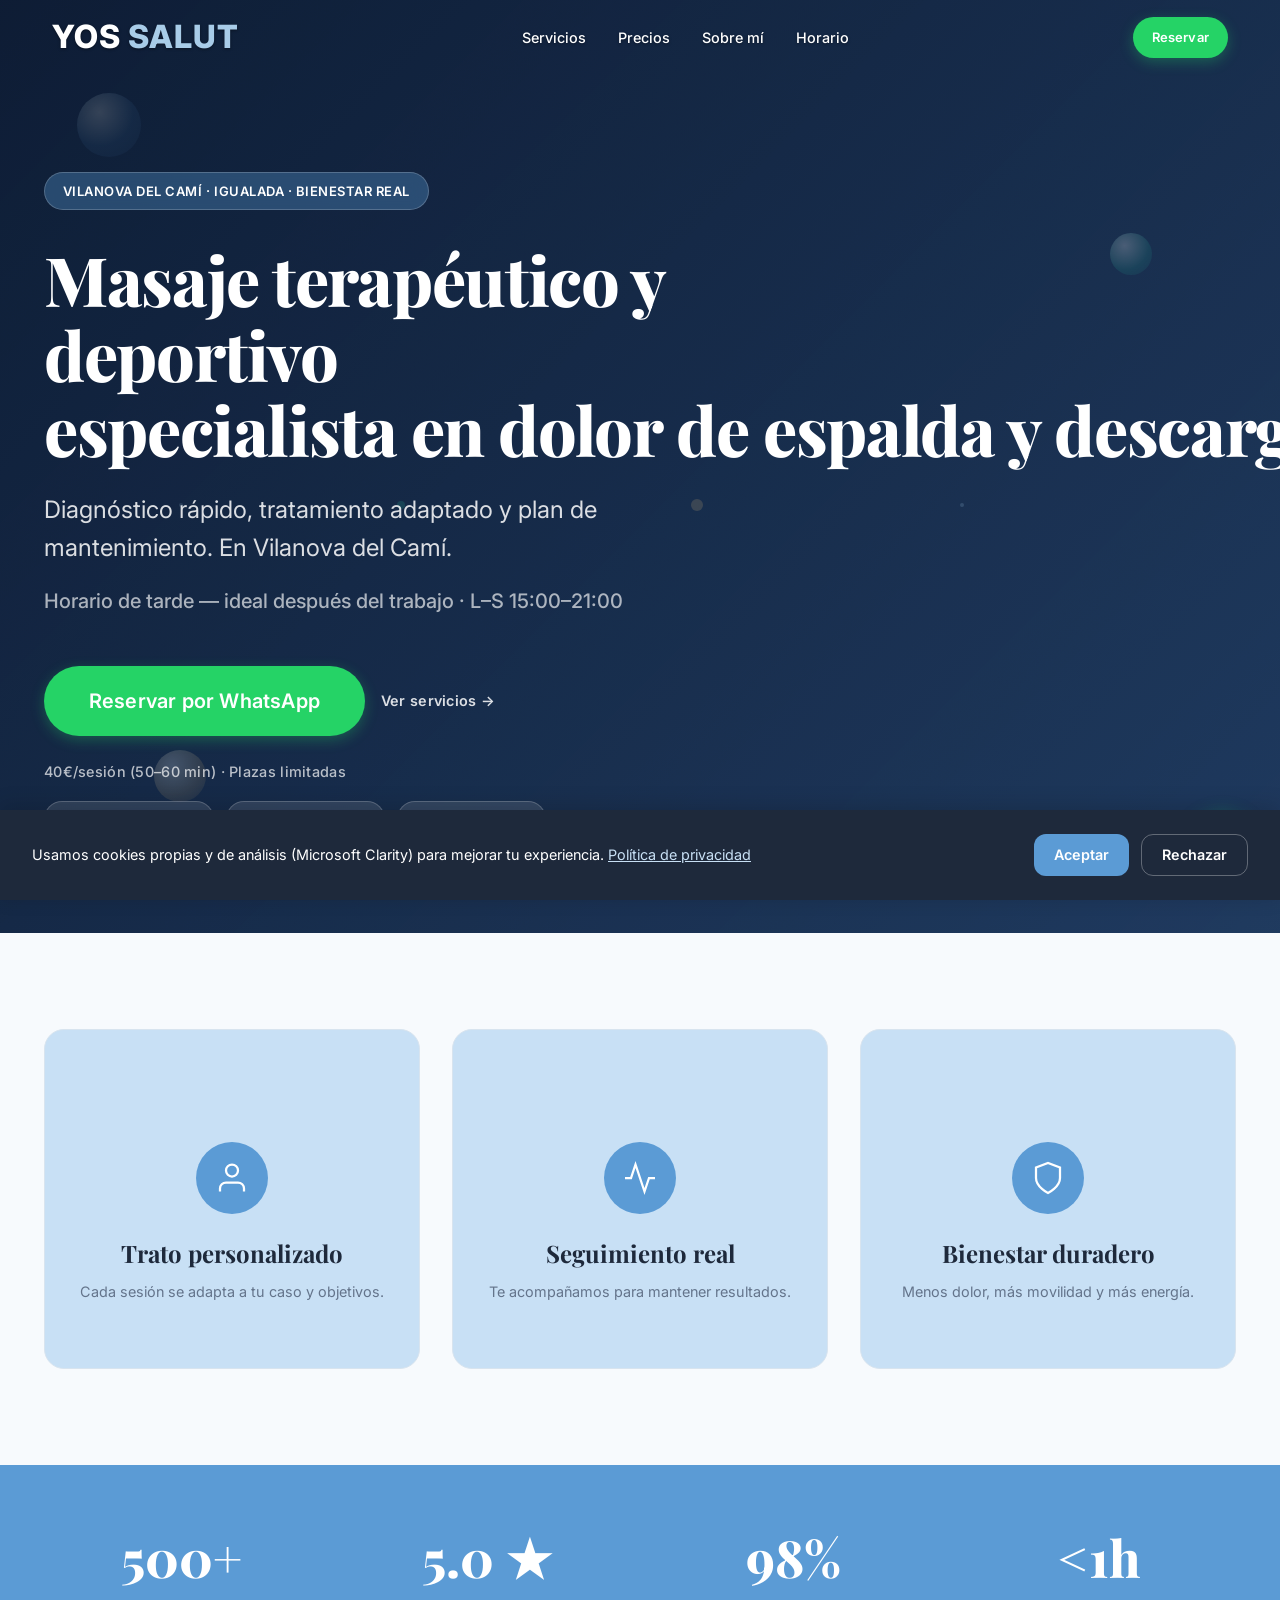
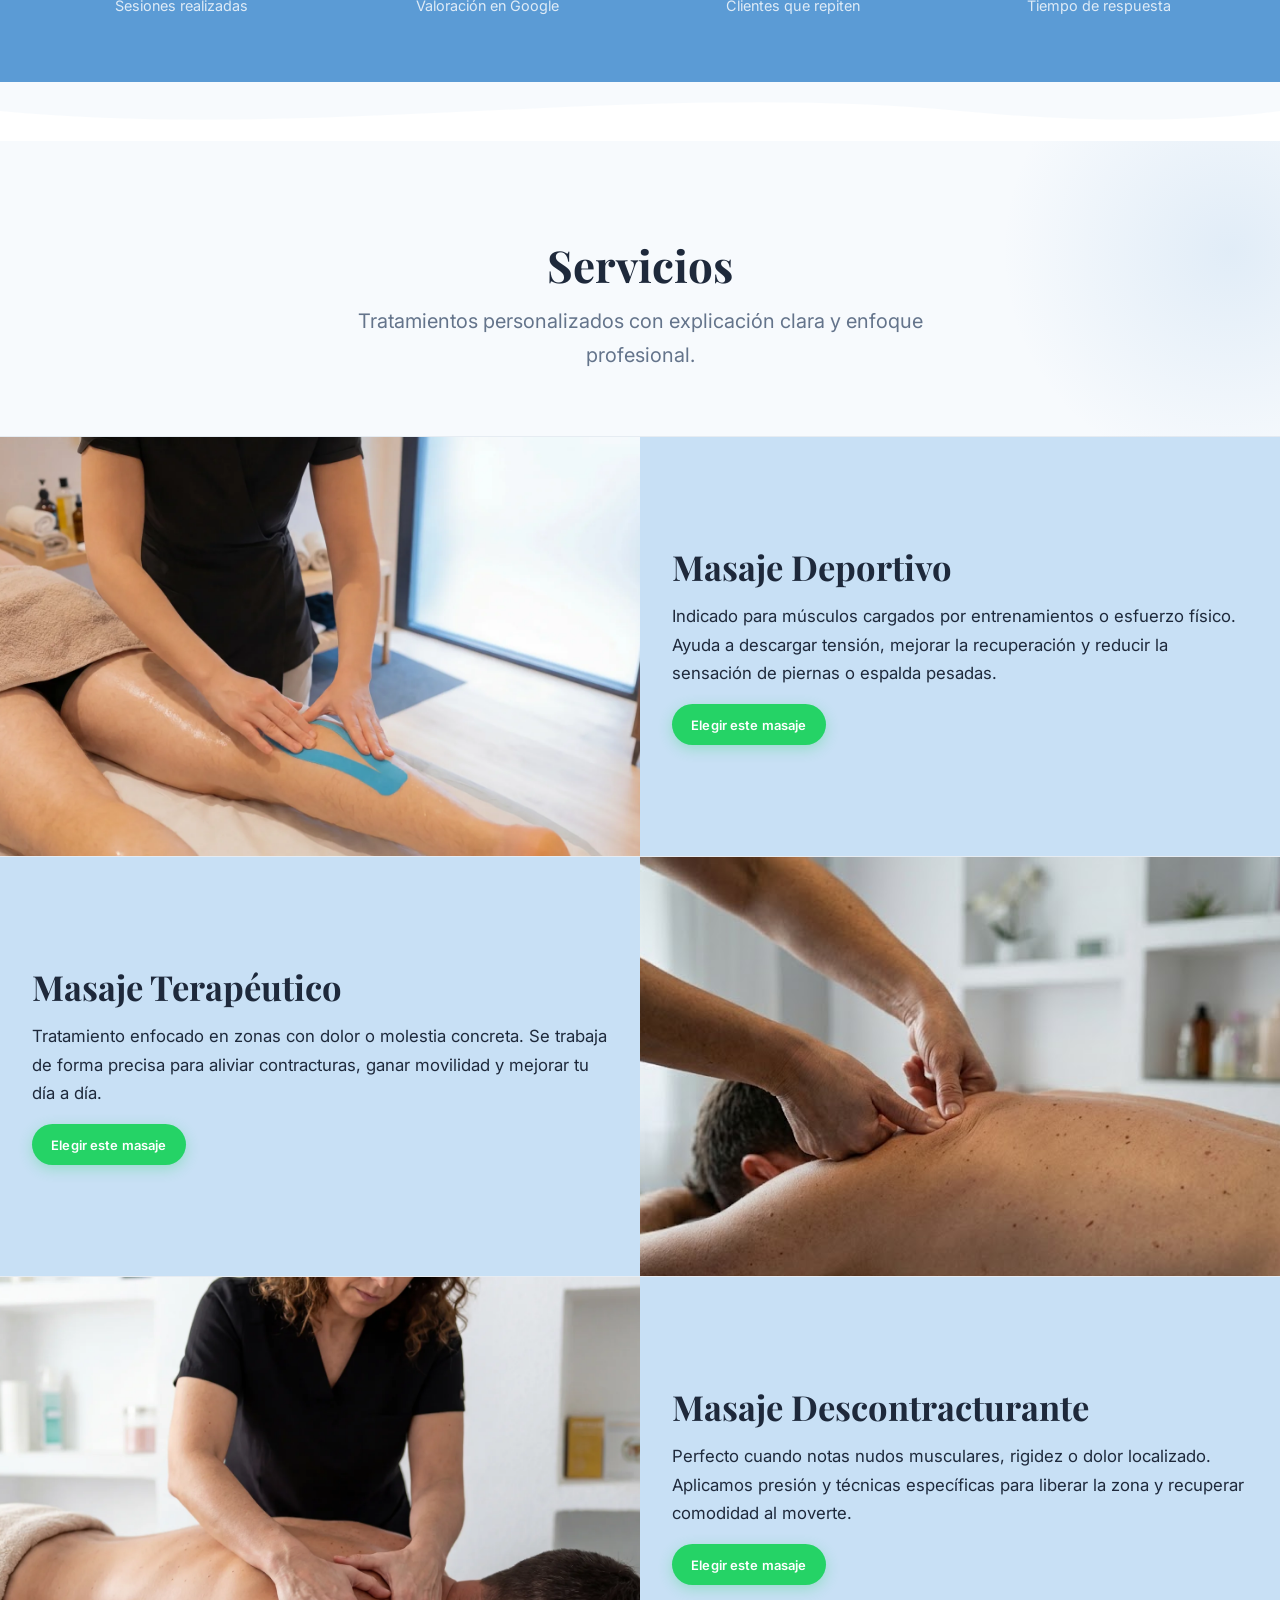
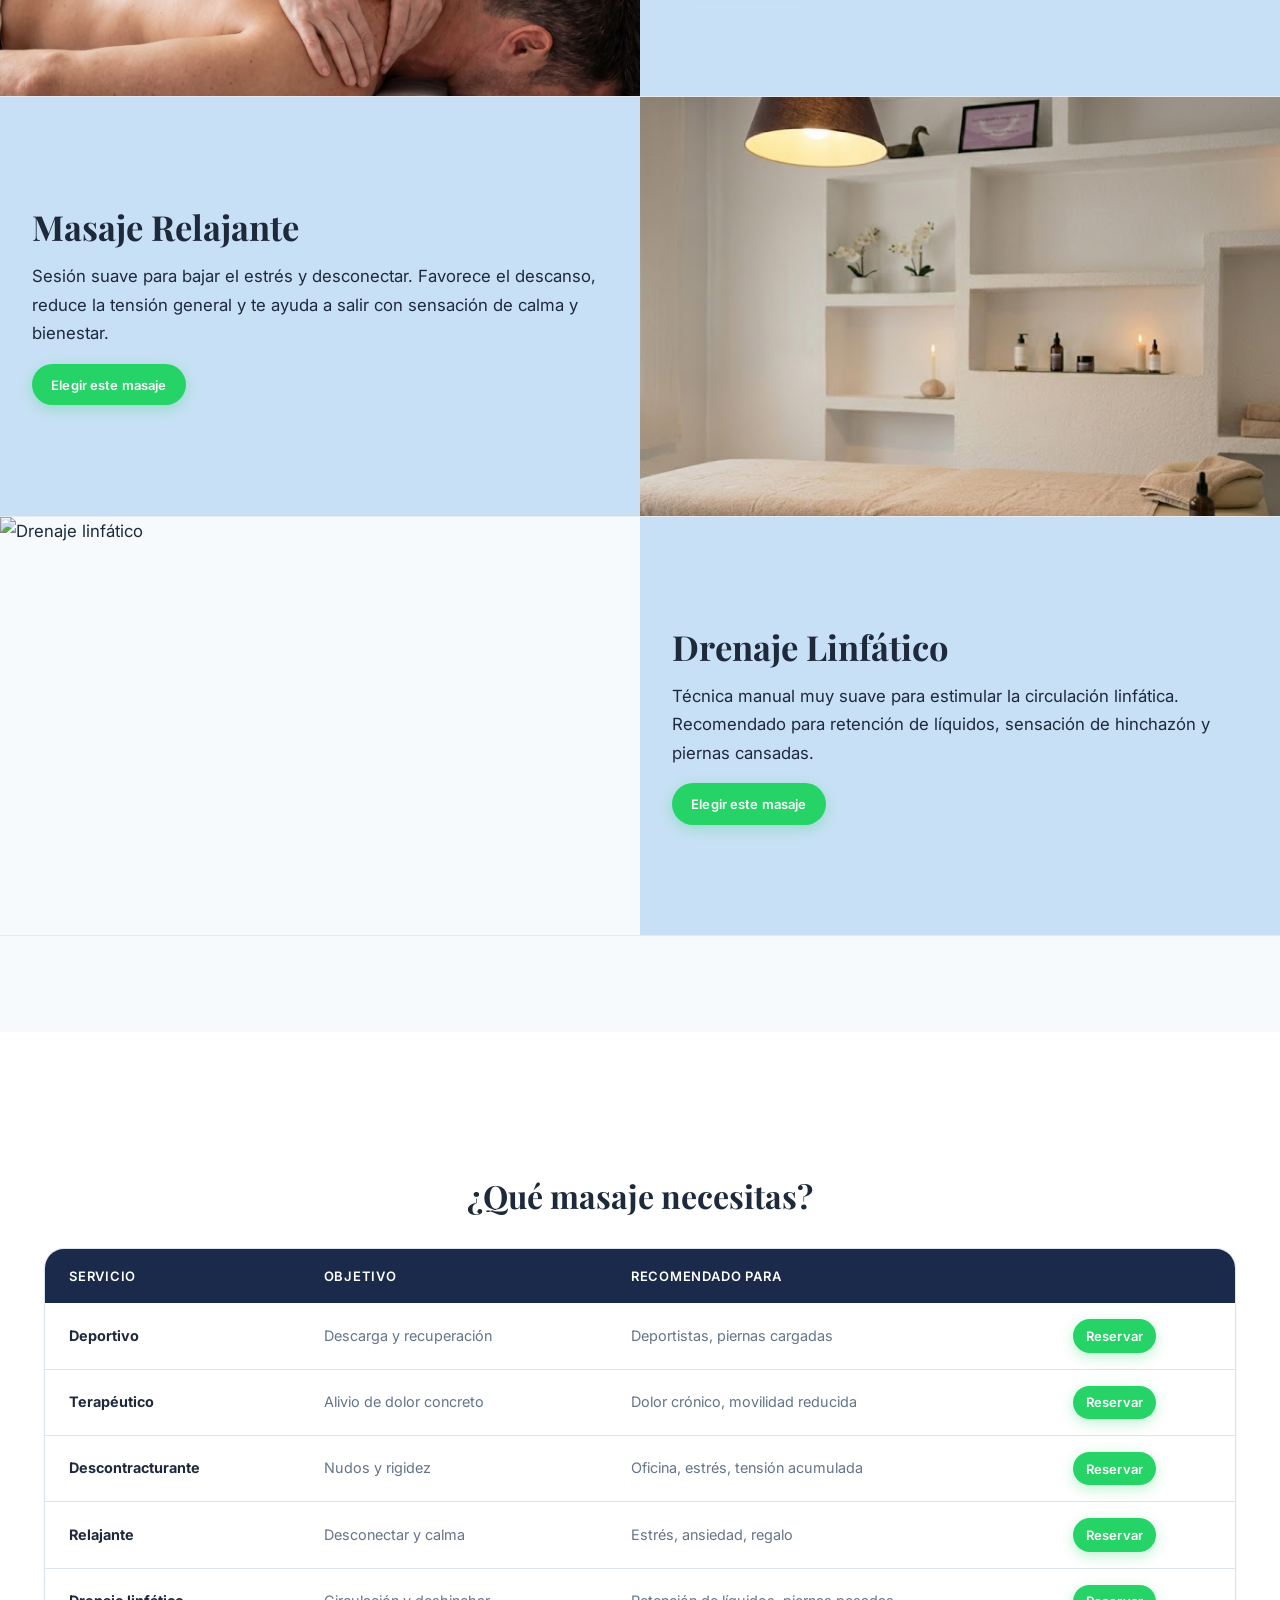
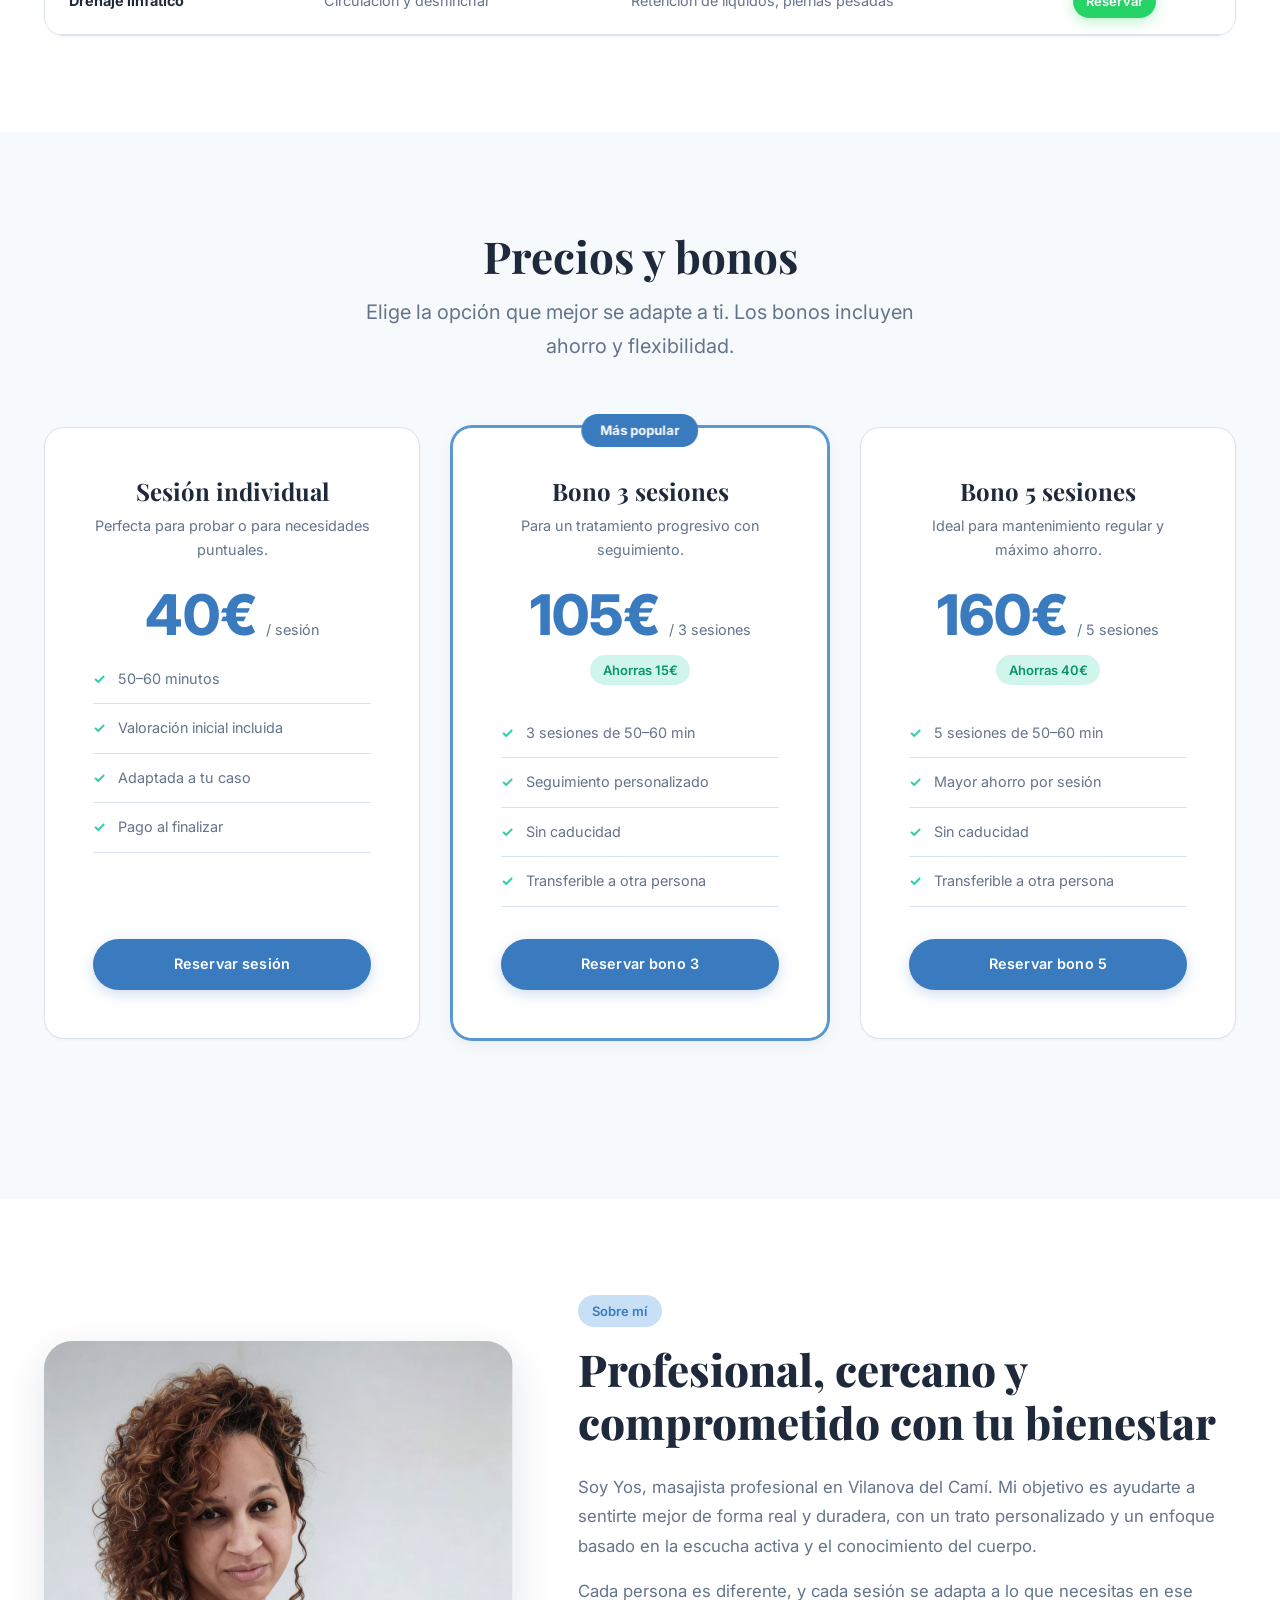
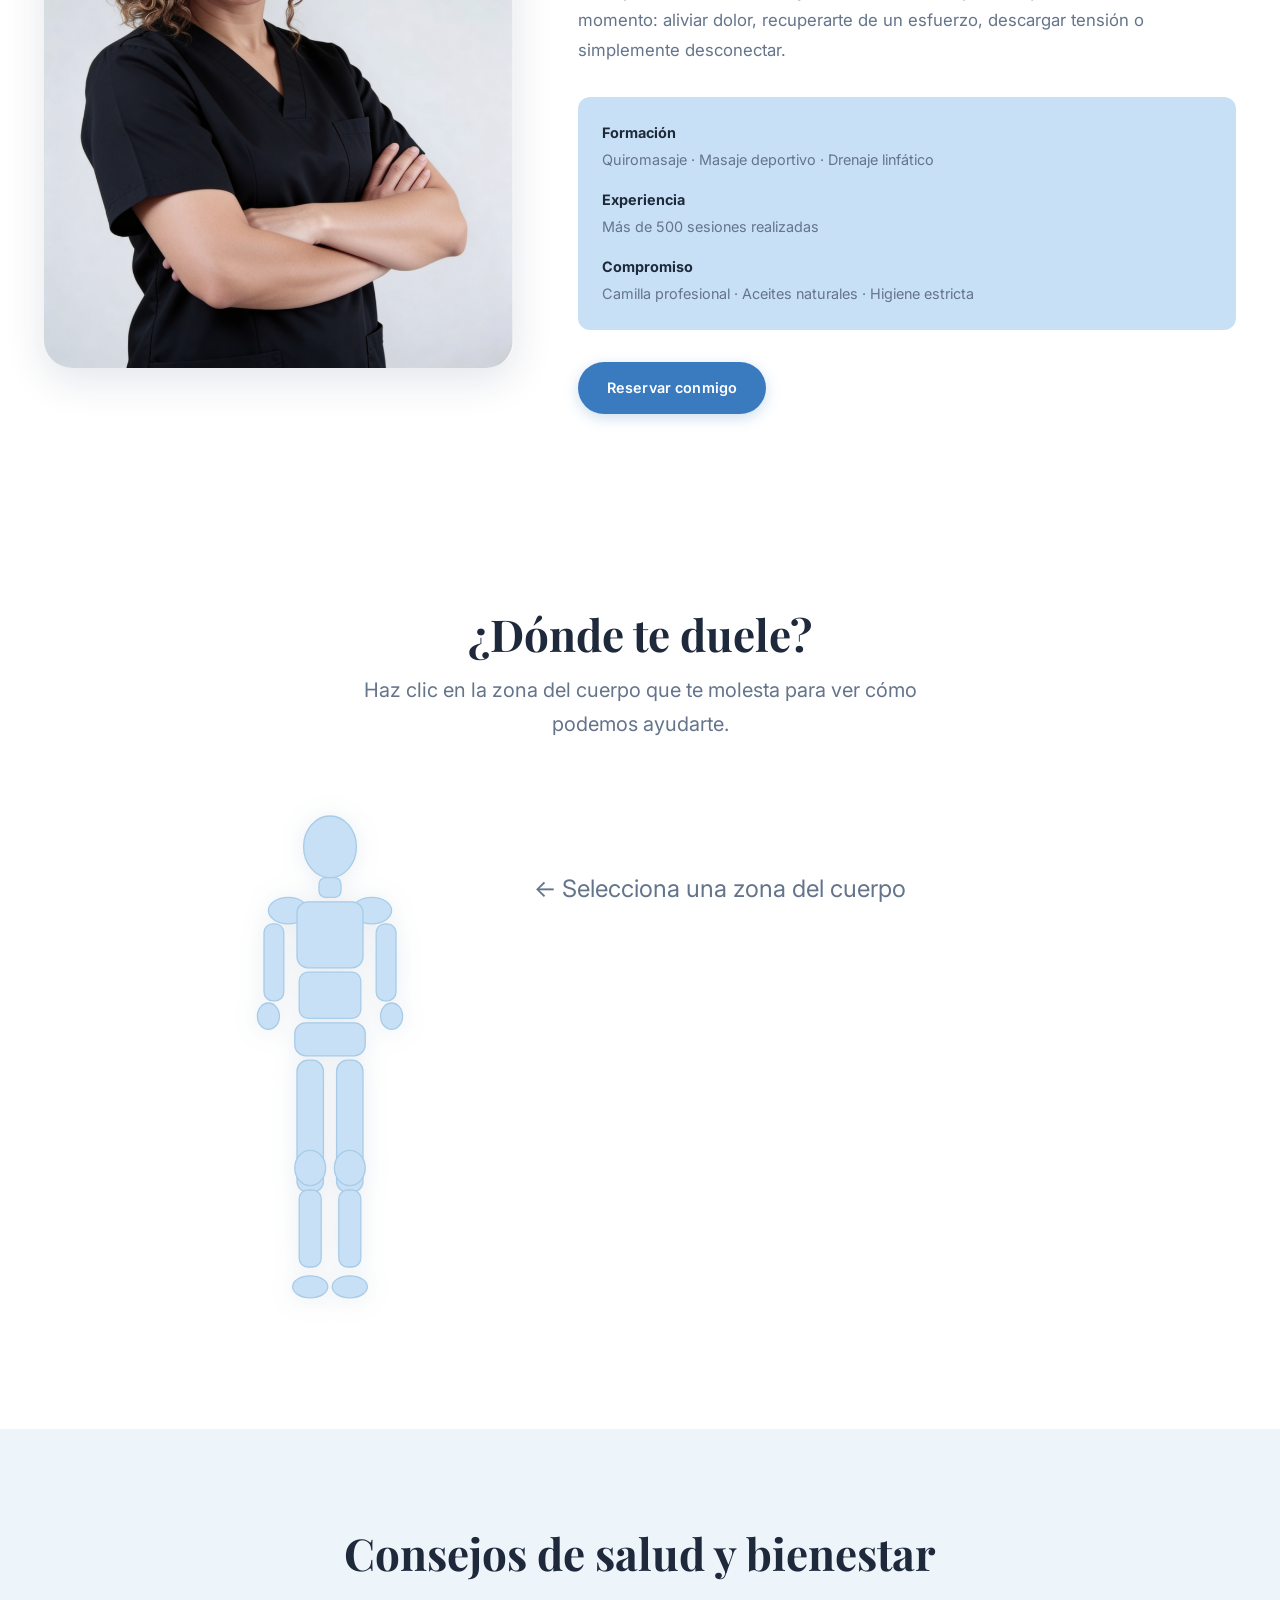
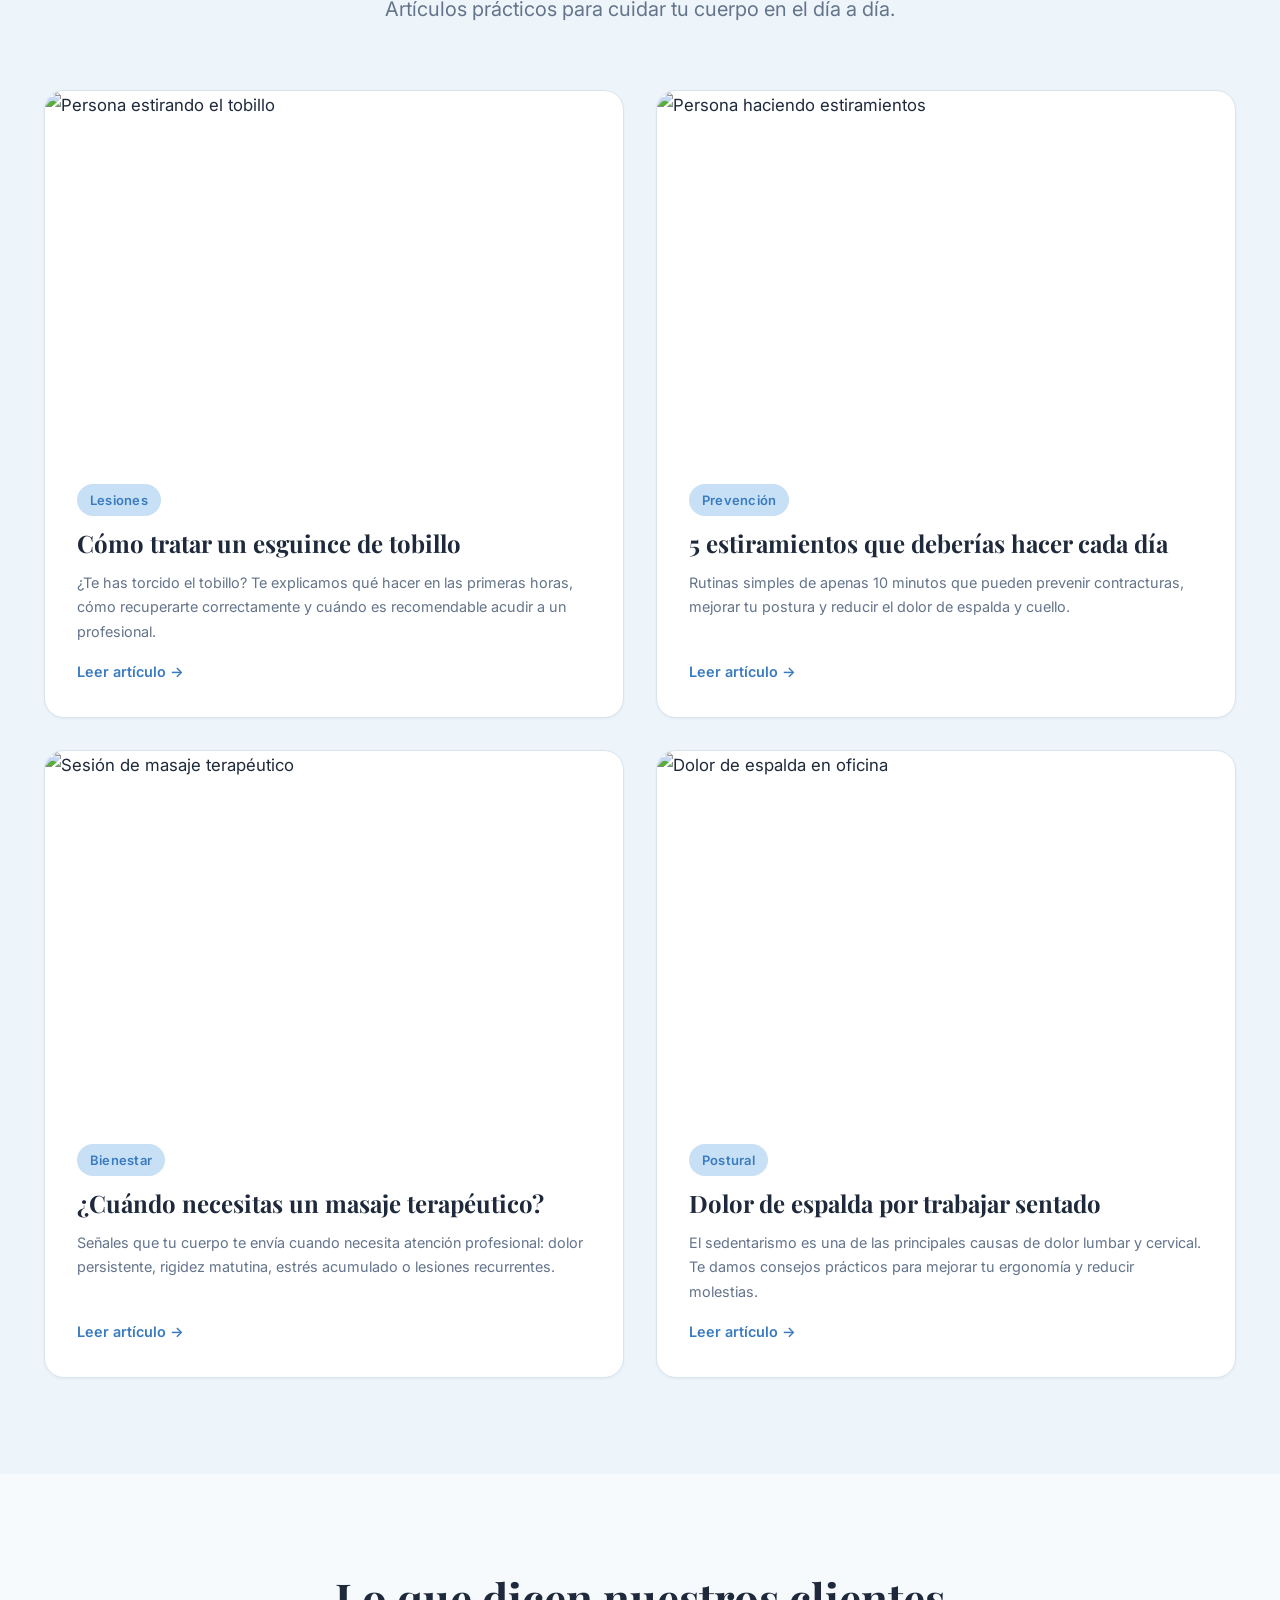
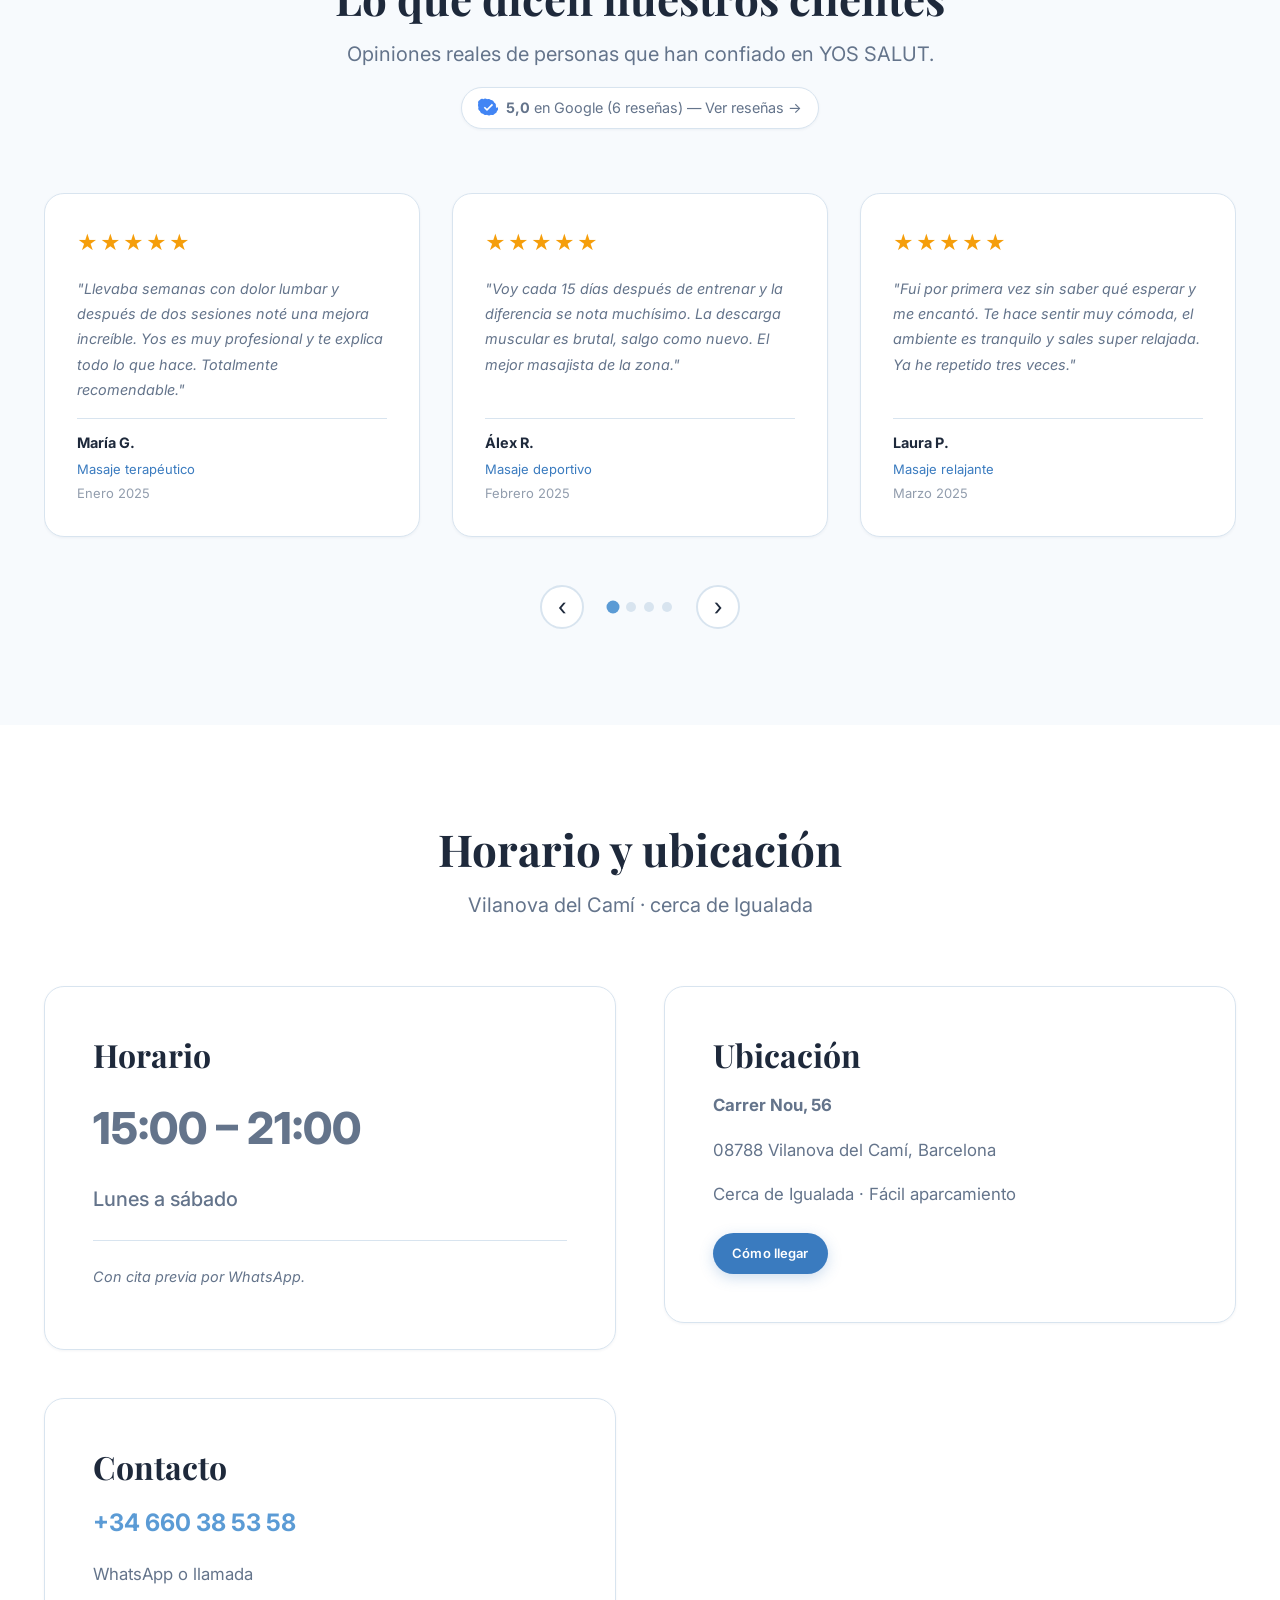
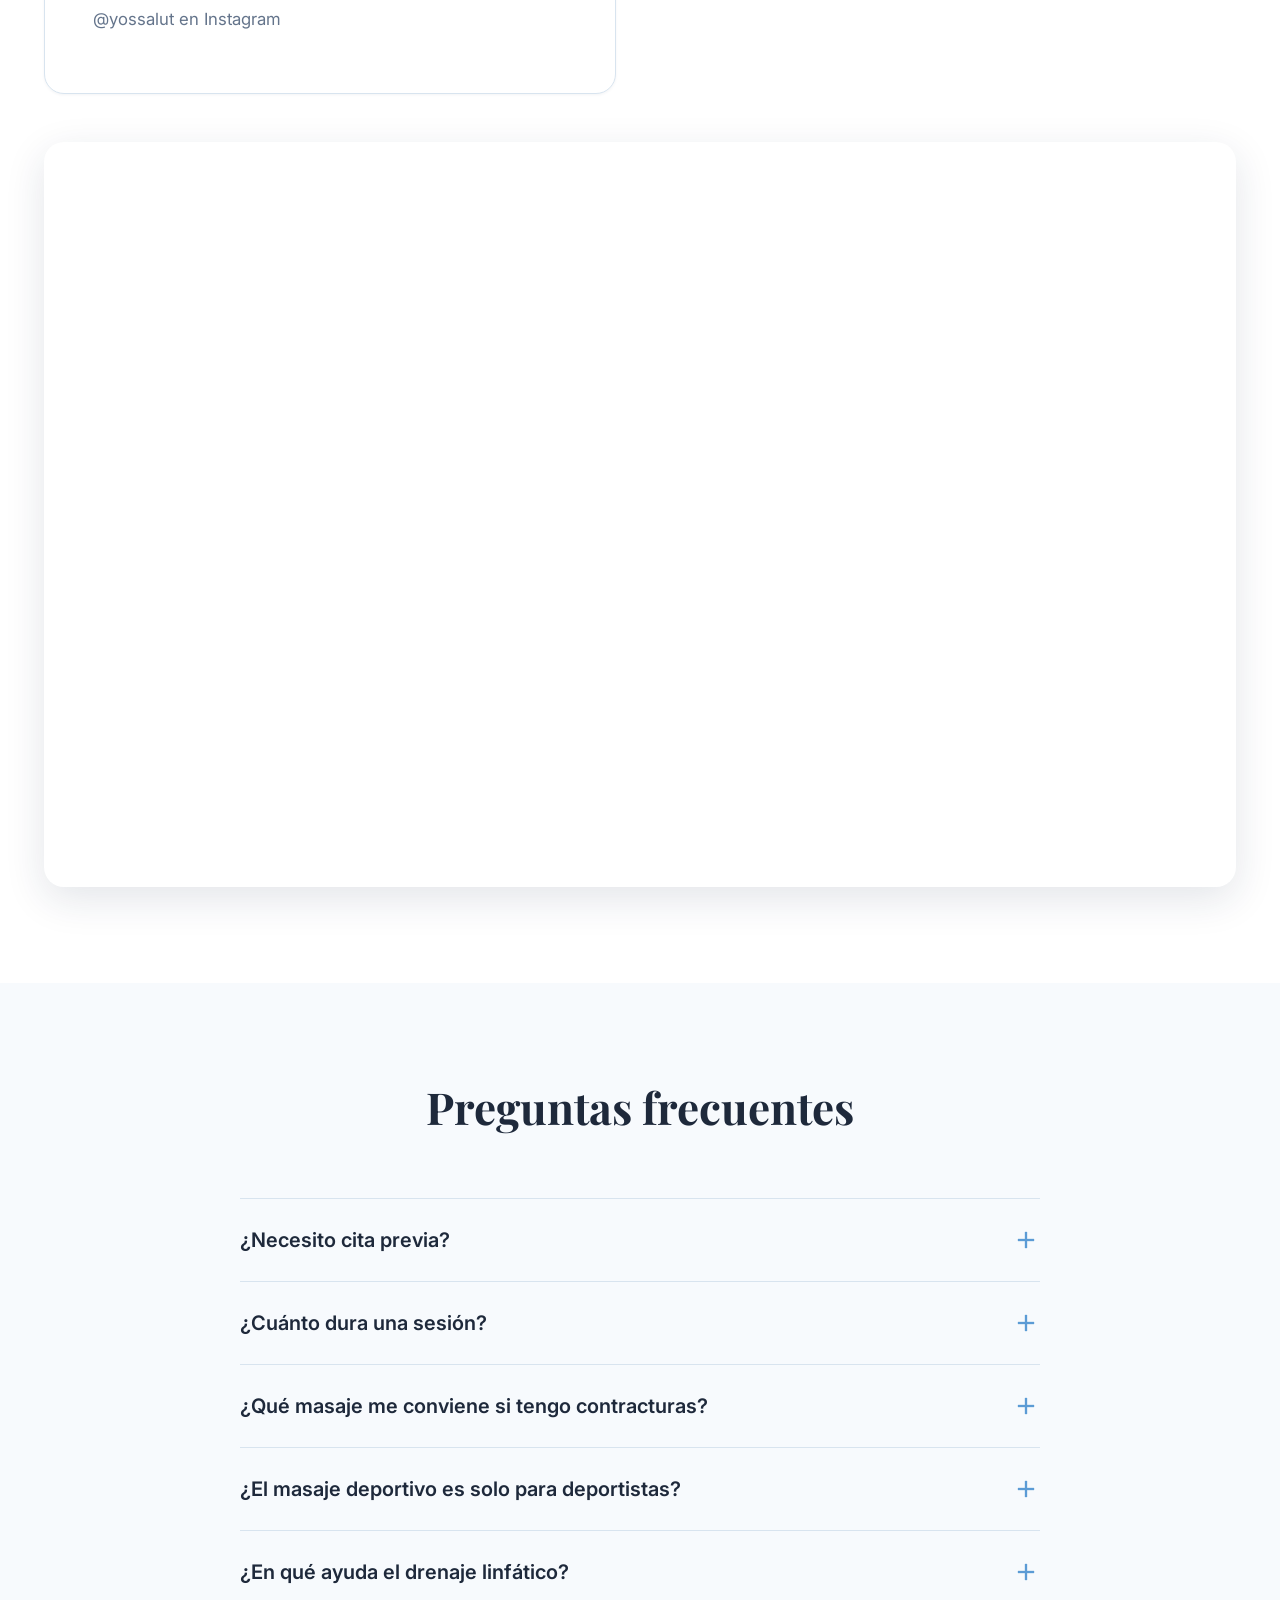
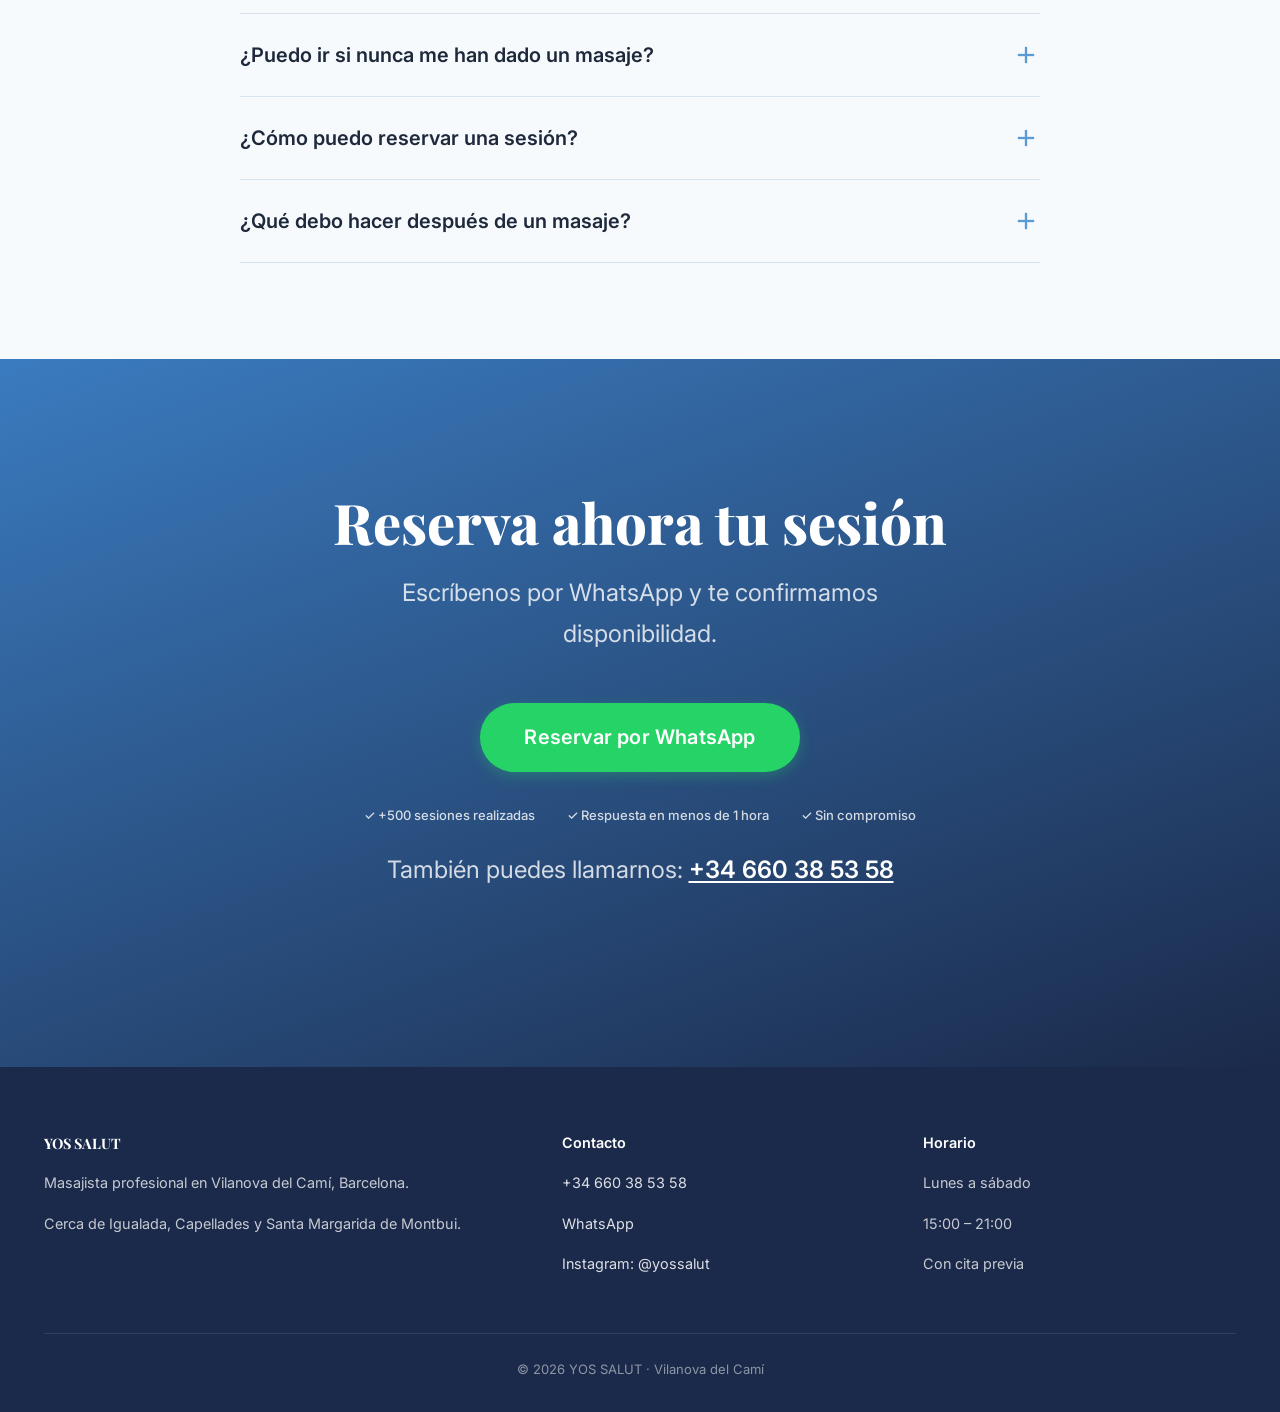
==== index.html @ 4da9bfd9 "Remove all cursor/magnetic/ripple effects completely, crop watermark images harder, bump CSS v6" ====
<!DOCTYPE html>
<html lang="es" dir="ltr">
<head>
  <meta charset="UTF-8">
  <meta name="viewport" content="width=device-width, initial-scale=1.0">

  <!-- SEO Principal -->
  <title>YOS SALUT — Masaje Terapéutico y Deportivo en Vilanova del Camí | Igualada</title>
  <meta name="description" content="Masajista profesional en Vilanova del Camí (Barcelona). Masaje deportivo, terapéutico, descontracturante, relajante y drenaje linfático. Cerca de Igualada. Cita previa: L-S 15:00–21:00.">
  <meta name="keywords" content="masaje Vilanova del Camí, masajista Vilanova del Camí, masaje deportivo Igualada, descarga muscular Vilanova del Camí, drenaje linfático Vilanova del Camí, fisiomasajista Igualada, quiromasajista Igualada">
  <meta name="author" content="YOS SALUT">
  <meta name="robots" content="index, follow">
  <link rel="canonical" href="https://www.yossalut.com/">

  <!-- Open Graph -->
  <meta property="og:type" content="website">
  <meta property="og:title" content="YOS SALUT — Masaje Terapéutico y Deportivo en Vilanova del Camí">
  <meta property="og:description" content="Alivio de contracturas, descarga muscular y recuperación deportiva. Reserva tu sesión por WhatsApp. Vilanova del Camí, cerca de Igualada.">
  <meta property="og:url" content="https://www.yossalut.com/">
  <meta property="og:site_name" content="YOS SALUT">
  <meta property="og:locale" content="es_ES">
  <!-- <meta property="og:image" content="https://www.yossalut.com/assets/og-image.jpg"> -->

  <!-- Twitter Card -->
  <meta name="twitter:card" content="summary_large_image">
  <meta name="twitter:title" content="YOS SALUT — Masaje Terapéutico y Deportivo en Vilanova del Camí">
  <meta name="twitter:description" content="Alivio de contracturas, descarga muscular y recuperación deportiva. Reserva tu sesión por WhatsApp.">
  <!-- <meta name="twitter:image" content="https://www.yossalut.com/assets/og-image.jpg"> -->

  <!-- Favicon placeholder -->
  <link rel="icon" href="data:image/svg+xml,<svg xmlns='http://www.w3.org/2000/svg' viewBox='0 0 100 100'><text y='.9em' font-size='90'>🌿</text></svg>">

  <!-- Fuentes: Playfair Display (headlines) + Inter (body) -->
  <link rel="preconnect" href="https://fonts.googleapis.com">
  <link rel="preconnect" href="https://fonts.gstatic.com" crossorigin>
  <link rel="stylesheet" href="https://fonts.googleapis.com/css2?family=Inter:wght@400;500;600;700&family=Playfair+Display:wght@600;700;800&display=swap">

  <!-- Preload hero image -->
  <link rel="preload" href="assets/masaje-hero.jpg" as="image">

  <!-- Estilos -->
  <link rel="stylesheet" href="css/base.css?v=6">
  <link rel="stylesheet" href="css/layout.css?v=6">
  <link rel="stylesheet" href="css/components.css?v=6">
  <link rel="stylesheet" href="css/utilities.css?v=6">

  <!-- Schema.org: LocalBusiness -->
  <script type="application/ld+json">
  {
    "@context": "https://schema.org",
    "@type": "HealthAndBeautyBusiness",
    "name": "YOS SALUT",
    "description": "Masajista profesional en Vilanova del Camí. Masaje deportivo, terapéutico, descontracturante, relajante y drenaje linfático.",
    "url": "https://www.yossalut.com",
    "telephone": "+34660385358",
    "address": {
      "@type": "PostalAddress",
      "streetAddress": "Carrer Nou, 56",
      "addressLocality": "Vilanova del Camí",
      "postalCode": "08788",
      "addressRegion": "Barcelona",
      "addressCountry": "ES"
    },
    "areaServed": [
      { "@type": "City", "name": "Vilanova del Camí" },
      { "@type": "City", "name": "Igualada" },
      { "@type": "City", "name": "Capellades" },
      { "@type": "City", "name": "Santa Margarida de Montbui" },
      { "@type": "City", "name": "La Pobla de Claramunt" }
    ],
    "openingHoursSpecification": {
      "@type": "OpeningHoursSpecification",
      "dayOfWeek": ["Monday","Tuesday","Wednesday","Thursday","Friday","Saturday"],
      "opens": "15:00",
      "closes": "21:00"
    },
    "priceRange": "€€",
    "sameAs": ["https://www.instagram.com/yossalut"],
    "hasOfferCatalog": {
      "@type": "OfferCatalog",
      "name": "Servicios de masaje",
      "itemListElement": [
        { "@type": "Offer", "itemOffered": { "@type": "Service", "name": "Masaje Deportivo" }, "price": "40", "priceCurrency": "EUR" },
        { "@type": "Offer", "itemOffered": { "@type": "Service", "name": "Masaje Terapéutico" }, "price": "40", "priceCurrency": "EUR" },
        { "@type": "Offer", "itemOffered": { "@type": "Service", "name": "Masaje Descontracturante" }, "price": "40", "priceCurrency": "EUR" },
        { "@type": "Offer", "itemOffered": { "@type": "Service", "name": "Masaje Relajante" }, "price": "40", "priceCurrency": "EUR" },
        { "@type": "Offer", "itemOffered": { "@type": "Service", "name": "Drenaje Linfático" }, "price": "40", "priceCurrency": "EUR" }
      ]
    }
  }
  </script>

  <!-- Schema.org: FAQPage -->
  <script type="application/ld+json">
  {
    "@context": "https://schema.org",
    "@type": "FAQPage",
    "mainEntity": [
      {
        "@type": "Question",
        "name": "¿Necesito cita previa?",
        "acceptedAnswer": { "@type": "Answer", "text": "Sí, trabajamos siempre con cita previa para dedicarte el tiempo que necesitas. Puedes reservar fácilmente por WhatsApp." }
      },
      {
        "@type": "Question",
        "name": "¿Cuánto dura una sesión?",
        "acceptedAnswer": { "@type": "Answer", "text": "Entre 50 y 60 minutos, dependiendo del tipo de masaje y la zona a tratar." }
      },
      {
        "@type": "Question",
        "name": "¿Qué masaje me conviene si tengo contracturas?",
        "acceptedAnswer": { "@type": "Answer", "text": "El masaje descontracturante o el terapéutico son los más indicados. Al inicio de la sesión valoramos tu caso para adaptar el tratamiento." }
      },
      {
        "@type": "Question",
        "name": "¿El masaje deportivo es solo para deportistas?",
        "acceptedAnswer": { "@type": "Answer", "text": "No necesariamente. Es ideal para cualquier persona con sobrecarga muscular, tensión acumulada o que busque mejorar su recuperación física." }
      },
      {
        "@type": "Question",
        "name": "¿En qué ayuda el drenaje linfático?",
        "acceptedAnswer": { "@type": "Answer", "text": "Reduce la retención de líquidos, mejora la circulación, alivia piernas cansadas y favorece la eliminación de toxinas." }
      },
      {
        "@type": "Question",
        "name": "¿Puedo ir si nunca me han dado un masaje?",
        "acceptedAnswer": { "@type": "Answer", "text": "Por supuesto. Te explicamos todo antes de empezar, adaptamos la presión a tu comodidad y vamos a tu ritmo." }
      },
      {
        "@type": "Question",
        "name": "¿Cómo puedo reservar una sesión?",
        "acceptedAnswer": { "@type": "Answer", "text": "Escríbenos por WhatsApp indicando tu disponibilidad y el tipo de masaje que te interesa. Te confirmamos la hora lo antes posible." }
      },
      {
        "@type": "Question",
        "name": "¿Qué debo hacer después de un masaje?",
        "acceptedAnswer": { "@type": "Answer", "text": "Recomendamos beber agua, evitar esfuerzos intensos las primeras horas y descansar. En algunos casos puede aparecer una ligera molestia que desaparece en 24-48h." }
      }
    ]
  }
  </script>
</head>
<body>
  <!-- Preloader -->
  <div class="preloader" id="preloader">
    <div class="preloader__logo">YOS <span>SALUT</span></div>
    <div class="preloader__bar"><div class="preloader__fill"></div></div>
  </div>

  <!-- Scroll progress bar -->
  <div class="scroll-progress" id="scroll-progress"></div>

  <header class="header" role="banner">
    <div class="header__inner">
      <a href="#inicio" class="header__logo" aria-label="YOS SALUT — Inicio">YOS <span>SALUT</span></a>
      <nav class="nav" id="main-nav" aria-label="Menú principal">
        <ul class="nav__list">
          <li><a href="#servicios" class="nav__link">Servicios</a></li>
          <li><a href="#precios" class="nav__link">Precios</a></li>
          <li><a href="#sobre-mi" class="nav__link">Sobre mí</a></li>
          <li><a href="#horario" class="nav__link">Horario</a></li>
        </ul>
        <div class="nav__mobile-actions">
          <a href="https://wa.me/34660385358?text=Hola,%20quiero%20reservar%20una%20sesión%20en%20YOS%20SALUT.%20Mi%20disponibilidad%20es:%20____" class="btn btn--whatsapp" target="_blank" rel="noopener">Reservar por WhatsApp</a>
        </div>
      </nav>
      <div class="header__actions">
        <a href="https://wa.me/34660385358?text=Hola,%20quiero%20reservar%20una%20sesión%20en%20YOS%20SALUT.%20Mi%20disponibilidad%20es:%20____" class="btn btn--whatsapp btn--sm" target="_blank" rel="noopener">Reservar</a>
      </div>
      <button class="menu-toggle" id="menu-toggle" aria-label="Abrir menú" aria-expanded="false" aria-controls="main-nav">
        <span class="menu-toggle__bar"></span><span class="menu-toggle__bar"></span><span class="menu-toggle__bar"></span>
      </button>
    </div>
  </header>

  <main>
    <section id="inicio" class="hero">
      <div class="hero__bg">
        <video class="hero__video" autoplay muted loop playsinline poster="assets/masaje-hero.jpg">
          <source src="assets/masaje-hero-video.mp4" type="video/mp4">
          <source src="assets/masaje-hero-video.webm" type="video/webm">
          <!-- Fallback a imagen si el video no es compatible -->
          <img src="assets/masaje-hero.jpg" alt="Manos profesionales masajeando una espalda en YOS SALUT" loading="eager">
        </video>
      </div>
      <div class="hero__overlay"></div>

      <div class="floating-3d" style="top:10%;left:6%;width:64px;height:64px;"><div class="orb orb--a"></div></div>
      <div class="floating-3d floating-3d--slow" style="top:25%;right:10%;width:42px;height:42px;"><div class="orb orb--b"></div></div>
      <div class="floating-3d floating-3d--fast" style="bottom:14%;left:12%;width:52px;height:52px;"><div class="orb orb--c"></div></div>

      <div class="particle particle--small" style="left:14%;animation-delay:0s;"></div>
      <div class="particle particle--medium" style="left:31%;animation-delay:1.7s;"></div>
      <div class="particle particle--large" style="left:54%;animation-delay:3.4s;"></div>
      <div class="particle particle--small" style="left:75%;animation-delay:5.1s;"></div>

      <div class="container">
        <div class="hero__content">
          <span class="hero__badge"><span class="text-slide"><span>Vilanova del Camí · Igualada · Bienestar real</span></span></span>
          <h1 class="hero__title"><span class="text-glow">Masaje terapéutico y deportivo</span><br><span class="typewriter">especialista en dolor de espalda y descarga muscular</span></h1>
          <p class="hero__subtitle">Diagnóstico rápido, tratamiento adaptado y plan de mantenimiento. En Vilanova del Camí.</p>
          <p class="hero__schedule">Horario de tarde — ideal después del trabajo · L–S 15:00–21:00</p>
          <div class="hero__actions">
            <a href="https://wa.me/34660385358?text=Hola,%20quiero%20reservar%20una%20sesión%20en%20YOS%20SALUT.%20Mi%20disponibilidad%20es:%20____" class="btn btn--whatsapp btn--xl btn-3d" target="_blank" rel="noopener">Reservar por WhatsApp</a>
            <a href="#servicios" class="hero__text-link">Ver servicios →</a>
          </div>
          <p class="hero__price">40€/sesión (50–60 min) · Plazas limitadas</p>
          <div class="hero__badges">
            <span class="hero__micro-badge"><svg viewBox="0 0 24 24" width="16" height="16" fill="none" stroke="currentColor" stroke-width="2"><rect x="2" y="4" width="20" height="16" rx="2"/><line x1="2" y1="10" x2="22" y2="10"/></svg> Camilla profesional</span>
            <span class="hero__micro-badge"><svg viewBox="0 0 24 24" width="16" height="16" fill="none" stroke="currentColor" stroke-width="2"><path d="M12 2C6.48 2 2 6.48 2 12s4.48 10 10 10 10-4.48 10-10S17.52 2 12 2z"/><path d="M8 14s1.5 2 4 2 4-2 4-2"/><circle cx="9" cy="9" r="1"/><circle cx="15" cy="9" r="1"/></svg> Aceites naturales</span>
            <span class="hero__micro-badge"><svg viewBox="0 0 24 24" width="16" height="16" fill="none" stroke="currentColor" stroke-width="2"><path d="M12 22s8-4 8-10V5l-8-3-8 3v7c0 6 8 10 8 10z"/></svg> Higiene estricta</span>
          </div>
        </div>
      </div>
    </section>

    <section class="values-section">
      <div class="container">
        <div class="values-grid">
          <article class="value-card value-card--glass hover-lift-3d">
            <div class="value-card__icon rotating-3d"><svg viewBox="0 0 24 24" fill="none" stroke="currentColor" stroke-width="1.5"><path d="M20 21v-2a4 4 0 00-4-4H8a4 4 0 00-4 4v2"/><circle cx="12" cy="7" r="4"/></svg></div>
            <h3>Trato personalizado</h3>
            <p>Cada sesión se adapta a tu caso y objetivos.</p>
          </article>
          <article class="value-card value-card--glass hover-lift-3d">
            <div class="value-card__icon rotating-3d"><svg viewBox="0 0 24 24" fill="none" stroke="currentColor" stroke-width="1.5"><path d="M22 12h-4l-3 9L9 3l-3 9H2"/></svg></div>
            <h3>Seguimiento real</h3>
            <p>Te acompañamos para mantener resultados.</p>
          </article>
          <article class="value-card value-card--glass hover-lift-3d">
            <div class="value-card__icon rotating-3d"><svg viewBox="0 0 24 24" fill="none" stroke="currentColor" stroke-width="1.5"><path d="M12 22s8-4 8-10V5l-8-3-8 3v7c0 6 8 10 8 10z"/></svg></div>
            <h3>Bienestar duradero</h3>
            <p>Menos dolor, más movilidad y más energía.</p>
          </article>
        </div>
      </div>
    </section>

    <!-- ============ CONTADORES ANIMADOS ============ -->
    <section class="counters-section">
      <div class="container">
        <div class="counters-grid">
          <div class="counter" data-target="500" data-suffix="+">
            <span class="counter__number">0</span>
            <span class="counter__label">Sesiones realizadas</span>
          </div>
          <div class="counter" data-target="5" data-decimals="1" data-suffix=" ★">
            <span class="counter__number">0</span>
            <span class="counter__label">Valoración en Google</span>
          </div>
          <div class="counter" data-target="98" data-suffix="%">
            <span class="counter__number">0</span>
            <span class="counter__label">Clientes que repiten</span>
          </div>
          <div class="counter" data-target="1" data-suffix="h" data-prefix="<">
            <span class="counter__number">0</span>
            <span class="counter__label">Tiempo de respuesta</span>
          </div>
        </div>
      </div>
    </section>

    <!-- Wave divider -->
    <div class="wave-divider"><svg viewBox="0 0 1440 80" preserveAspectRatio="none"><path d="M0,40 C360,80 720,0 1080,40 C1260,60 1380,50 1440,40 L1440,80 L0,80 Z" fill="var(--color-surface)"/></svg></div>

    <section id="servicios" class="section services-stage">
      <div class="container">
        <div class="section__header">
          <h2 class="section__title"><span class="text-glow">Servicios</span></h2>
          <p class="section__subtitle">Tratamientos personalizados con explicación clara y enfoque profesional.</p>
        </div>
      </div>

      <div class="services-showcase">
        <article class="service-row" data-tilt>
          <div class="service-row__media">
            <img src="assets/kine.webp" alt="Masaje deportivo" loading="lazy">
          </div>
          <div class="service-row__content service-row__content--light">
            <div class="service-row__head">
              <h3>Masaje Deportivo</h3>
            </div>
            <p>Indicado para músculos cargados por entrenamientos o esfuerzo físico. Ayuda a descargar tensión, mejorar la recuperación y reducir la sensación de piernas o espalda pesadas.</p>
            <a href="https://wa.me/34660385358?text=Hola,%20quiero%20reservar%20un%20Masaje%20Deportivo%20(40%E2%82%AC%20%C2%B7%2050-60%20min)." class="btn btn--whatsapp btn--sm" target="_blank" rel="noopener">Elegir este masaje</a>
          </div>
        </article>

        <article class="service-row service-row--reverse" data-tilt>
          <div class="service-row__media">
            <img src="assets/terapeutico.jpg" alt="Masaje terapéutico" loading="lazy" class="img-crop-watermark">
          </div>
          <div class="service-row__content service-row__content--dark">
            <div class="service-row__head">
              <h3>Masaje Terapéutico</h3>
            </div>
            <p>Tratamiento enfocado en zonas con dolor o molestia concreta. Se trabaja de forma precisa para aliviar contracturas, ganar movilidad y mejorar tu día a día.</p>
            <a href="https://wa.me/34660385358?text=Hola,%20quiero%20reservar%20un%20Masaje%20Terap%C3%A9utico%20(40%E2%82%AC%20%C2%B7%2050-60%20min)." class="btn btn--whatsapp btn--sm" target="_blank" rel="noopener">Elegir este masaje</a>
          </div>
        </article>

        <article class="service-row" data-tilt>
          <div class="service-row__media">
            <img src="assets/masaje-descontracturante.webp" alt="Masaje descontracturante" loading="lazy">
          </div>
          <div class="service-row__content service-row__content--brand">
            <div class="service-row__head">
              <h3>Masaje Descontracturante</h3>
            </div>
            <p>Perfecto cuando notas nudos musculares, rigidez o dolor localizado. Aplicamos presión y técnicas específicas para liberar la zona y recuperar comodidad al moverte.</p>
            <a href="https://wa.me/34660385358?text=Hola,%20quiero%20reservar%20un%20Masaje%20Descontracturante%20(40%E2%82%AC%20%C2%B7%2050-60%20min)." class="btn btn--whatsapp btn--sm" target="_blank" rel="noopener">Elegir este masaje</a>
          </div>
        </article>

        <article class="service-row service-row--reverse" data-tilt>
          <div class="service-row__media">
            <img src="assets/masaje-relajante.jpg" alt="Masaje relajante" loading="lazy" class="img-crop-watermark">
          </div>
          <div class="service-row__content service-row__content--light">
            <div class="service-row__head">
              <h3>Masaje Relajante</h3>
            </div>
            <p>Sesión suave para bajar el estrés y desconectar. Favorece el descanso, reduce la tensión general y te ayuda a salir con sensación de calma y bienestar.</p>
            <a href="https://wa.me/34660385358?text=Hola,%20quiero%20reservar%20un%20Masaje%20Relajante%20(40%E2%82%AC%20%C2%B7%2050-60%20min)." class="btn btn--whatsapp btn--sm" target="_blank" rel="noopener">Elegir este masaje</a>
          </div>
        </article>

        <article class="service-row" data-tilt>
          <div class="service-row__media">
            <img src="assets/drenaje-linfatico.png" alt="Drenaje linfático" loading="lazy">
          </div>
          <div class="service-row__content service-row__content--dark">
            <div class="service-row__head">
              <h3>Drenaje Linfático</h3>
            </div>
            <p>Técnica manual muy suave para estimular la circulación linfática. Recomendado para retención de líquidos, sensación de hinchazón y piernas cansadas.</p>
            <a href="https://wa.me/34660385358?text=Hola,%20quiero%20reservar%20un%20Drenaje%20Linf%C3%A1tico%20(40%E2%82%AC%20%C2%B7%2050-60%20min)." class="btn btn--whatsapp btn--sm" target="_blank" rel="noopener">Elegir este masaje</a>
          </div>
        </article>
      </div>
    </section>

    <!-- ============ ¿QUÉ MASAJE NECESITAS? (tabla comparadora sin precios) ============ -->
    <section class="section section--surface">
      <div class="container">
        <div class="services-compare">
          <h3 class="services-compare__title">¿Qué masaje necesitas?</h3>
          <div class="services-compare__table-wrap">
            <table class="services-compare__table">
              <thead>
                <tr>
                  <th>Servicio</th>
                  <th>Objetivo</th>
                  <th>Recomendado para</th>
                  <th></th>
                </tr>
              </thead>
              <tbody>
                <tr>
                  <td><strong>Deportivo</strong></td>
                  <td>Descarga y recuperación</td>
                  <td>Deportistas, piernas cargadas</td>
                  <td><a href="https://wa.me/34660385358?text=Hola,%20quiero%20reservar%20un%20Masaje%20Deportivo." class="btn btn--whatsapp btn--xs" target="_blank" rel="noopener">Reservar</a></td>
                </tr>
                <tr>
                  <td><strong>Terapéutico</strong></td>
                  <td>Alivio de dolor concreto</td>
                  <td>Dolor crónico, movilidad reducida</td>
                  <td><a href="https://wa.me/34660385358?text=Hola,%20quiero%20reservar%20un%20Masaje%20Terap%C3%A9utico." class="btn btn--whatsapp btn--xs" target="_blank" rel="noopener">Reservar</a></td>
                </tr>
                <tr>
                  <td><strong>Descontracturante</strong></td>
                  <td>Nudos y rigidez</td>
                  <td>Oficina, estrés, tensión acumulada</td>
                  <td><a href="https://wa.me/34660385358?text=Hola,%20quiero%20reservar%20un%20Masaje%20Descontracturante." class="btn btn--whatsapp btn--xs" target="_blank" rel="noopener">Reservar</a></td>
                </tr>
                <tr>
                  <td><strong>Relajante</strong></td>
                  <td>Desconectar y calma</td>
                  <td>Estrés, ansiedad, regalo</td>
                  <td><a href="https://wa.me/34660385358?text=Hola,%20quiero%20reservar%20un%20Masaje%20Relajante." class="btn btn--whatsapp btn--xs" target="_blank" rel="noopener">Reservar</a></td>
                </tr>
                <tr>
                  <td><strong>Drenaje linfático</strong></td>
                  <td>Circulación y deshinchar</td>
                  <td>Retención de líquidos, piernas pesadas</td>
                  <td><a href="https://wa.me/34660385358?text=Hola,%20quiero%20reservar%20un%20Drenaje%20Linf%C3%A1tico." class="btn btn--whatsapp btn--xs" target="_blank" rel="noopener">Reservar</a></td>
                </tr>
              </tbody>
            </table>
          </div>
        </div>
      </div>
    </section>

    <!-- ============ PRECIOS Y BONOS ============ -->
    <section id="precios" class="section">
      <div class="container">
        <div class="section__header">
          <h2 class="section__title"><span class="text-glow">Precios y bonos</span></h2>
          <p class="section__subtitle">Elige la opción que mejor se adapte a ti. Los bonos incluyen ahorro y flexibilidad.</p>
        </div>
        <div class="pricing-grid">
          <article class="pricing-card hover-lift-3d">
            <div class="pricing-card__header">
              <h3>Sesión individual</h3>
              <p class="pricing-card__desc">Perfecta para probar o para necesidades puntuales.</p>
            </div>
            <div class="pricing-card__price">
              <span class="pricing-card__amount">40€</span>
              <span class="pricing-card__unit">/ sesión</span>
            </div>
            <ul class="pricing-card__features">
              <li>50–60 minutos</li>
              <li>Valoración inicial incluida</li>
              <li>Adaptada a tu caso</li>
              <li>Pago al finalizar</li>
            </ul>
            <a href="https://wa.me/34660385358?text=Hola,%20quiero%20reservar%20una%20sesión%20individual." class="btn btn--primary" target="_blank" rel="noopener">Reservar sesión</a>
          </article>
          <article class="pricing-card pricing-card--featured hover-lift-3d">
            <div class="pricing-card__badge">Más popular</div>
            <div class="pricing-card__header">
              <h3>Bono 3 sesiones</h3>
              <p class="pricing-card__desc">Para un tratamiento progresivo con seguimiento.</p>
            </div>
            <div class="pricing-card__price">
              <span class="pricing-card__amount">105€</span>
              <span class="pricing-card__unit">/ 3 sesiones</span>
            </div>
            <div class="pricing-card__saving">Ahorras 15€</div>
            <ul class="pricing-card__features">
              <li>3 sesiones de 50–60 min</li>
              <li>Seguimiento personalizado</li>
              <li>Sin caducidad</li>
              <li>Transferible a otra persona</li>
            </ul>
            <a href="https://wa.me/34660385358?text=Hola,%20me%20interesa%20el%20bono%20de%203%20sesiones." class="btn btn--primary" target="_blank" rel="noopener">Reservar bono 3</a>
          </article>
          <article class="pricing-card hover-lift-3d">
            <div class="pricing-card__header">
              <h3>Bono 5 sesiones</h3>
              <p class="pricing-card__desc">Ideal para mantenimiento regular y máximo ahorro.</p>
            </div>
            <div class="pricing-card__price">
              <span class="pricing-card__amount">160€</span>
              <span class="pricing-card__unit">/ 5 sesiones</span>
            </div>
            <div class="pricing-card__saving">Ahorras 40€</div>
            <ul class="pricing-card__features">
              <li>5 sesiones de 50–60 min</li>
              <li>Mayor ahorro por sesión</li>
              <li>Sin caducidad</li>
              <li>Transferible a otra persona</li>
            </ul>
            <a href="https://wa.me/34660385358?text=Hola,%20me%20interesa%20el%20bono%20de%205%20sesiones." class="btn btn--primary" target="_blank" rel="noopener">Reservar bono 5</a>
          </article>
        </div>
      </div>
    </section>

    <!-- ============ SOBRE MÍ ============ -->
    <section id="sobre-mi" class="section section--surface">
      <div class="container">
        <div class="about-layout">
          <div class="about__image">
            <img src="assets/foto-profesional.jpeg" alt="Yos, masajista profesional de YOS SALUT" loading="lazy">
          </div>
          <div class="about__content">
            <span class="about__tag">Sobre mí</span>
            <h2 class="about__title">Profesional, cercano y comprometido con tu bienestar</h2>
            <p>Soy Yos, masajista profesional en Vilanova del Camí. Mi objetivo es ayudarte a sentirte mejor de forma real y duradera, con un trato personalizado y un enfoque basado en la escucha activa y el conocimiento del cuerpo.</p>
            <p>Cada persona es diferente, y cada sesión se adapta a lo que necesitas en ese momento: aliviar dolor, recuperarte de un esfuerzo, descargar tensión o simplemente desconectar.</p>
            <div class="about__credentials">
              <div class="about__credential">
                <strong>Formación</strong>
                <span>Quiromasaje · Masaje deportivo · Drenaje linfático</span>
              </div>
              <div class="about__credential">
                <strong>Experiencia</strong>
                <span>Más de 500 sesiones realizadas</span>
              </div>
              <div class="about__credential">
                <strong>Compromiso</strong>
                <span>Camilla profesional · Aceites naturales · Higiene estricta</span>
              </div>
            </div>
            <a href="https://wa.me/34660385358?text=Hola,%20quiero%20reservar%20una%20sesión%20en%20YOS%20SALUT.%20Mi%20disponibilidad%20es:%20____" class="btn btn--primary" target="_blank" rel="noopener">Reservar conmigo</a>
          </div>
        </div>
      </div>
    </section>

    <section id="zonas" class="section section--surface">
      <div class="container">
        <div class="section__header">
          <h2 class="section__title"><span class="text-glow">¿Dónde te duele?</span></h2>
          <p class="section__subtitle">Haz clic en la zona del cuerpo que te molesta para ver cómo podemos ayudarte.</p>
        </div>
        <div class="body-map-layout">
          <div class="body-map" id="body-map">
            <svg viewBox="0 0 200 480" class="body-map__svg" aria-label="Mapa interactivo del cuerpo humano">
              <!-- Cabeza -->
              <ellipse data-zone="cabeza" cx="100" cy="38" rx="24" ry="28" class="body-zone" />
              <!-- Cuello -->
              <rect data-zone="cuello" x="90" y="66" width="20" height="18" rx="6" class="body-zone" />
              <!-- Hombro izq -->
              <ellipse data-zone="hombros" cx="62" cy="96" rx="18" ry="12" class="body-zone" />
              <!-- Hombro der -->
              <ellipse data-zone="hombros" cx="138" cy="96" rx="18" ry="12" class="body-zone" />
              <!-- Pecho/Tronco superior -->
              <rect data-zone="espalda" x="70" y="88" width="60" height="60" rx="10" class="body-zone" />
              <!-- Brazos -->
              <rect data-zone="brazos" x="40" y="108" width="18" height="70" rx="8" class="body-zone" />
              <rect data-zone="brazos" x="142" y="108" width="18" height="70" rx="8" class="body-zone" />
              <!-- Zona lumbar -->
              <rect data-zone="lumbar" x="72" y="152" width="56" height="42" rx="8" class="body-zone" />
              <!-- Manos -->
              <ellipse data-zone="brazos" cx="44" cy="192" rx="10" ry="12" class="body-zone" />
              <ellipse data-zone="brazos" cx="156" cy="192" rx="10" ry="12" class="body-zone" />
              <!-- Cadera -->
              <rect data-zone="cadera" x="68" y="198" width="64" height="30" rx="10" class="body-zone" />
              <!-- Pierna izq -->
              <rect data-zone="piernas" x="70" y="232" width="24" height="120" rx="10" class="body-zone" />
              <!-- Pierna der -->
              <rect data-zone="piernas" x="106" y="232" width="24" height="120" rx="10" class="body-zone" />
              <!-- Rodillas -->
              <ellipse data-zone="rodillas" cx="82" cy="330" rx="14" ry="16" class="body-zone" />
              <ellipse data-zone="rodillas" cx="118" cy="330" rx="14" ry="16" class="body-zone" />
              <!-- Pantorrillas -->
              <rect data-zone="piernas" x="72" y="350" width="20" height="70" rx="8" class="body-zone" />
              <rect data-zone="piernas" x="108" y="350" width="20" height="70" rx="8" class="body-zone" />
              <!-- Pies -->
              <ellipse data-zone="pies" cx="82" cy="438" rx="16" ry="10" class="body-zone" />
              <ellipse data-zone="pies" cx="118" cy="438" rx="16" ry="10" class="body-zone" />
            </svg>
          </div>
          <div class="body-map-info" id="body-map-info">
            <div class="body-map-info__default">
              <p class="body-map-info__hint">← Selecciona una zona del cuerpo</p>
            </div>
            <div class="body-map-info__card" data-info="cabeza" hidden>
              <h3>Cabeza y cuello</h3>
              <ul>
                <li>Dolores de cabeza y migrañas</li>
                <li>Tensión cervical</li>
                <li>Vértigo y mareos</li>
                <li>Estrés acumulado en la mandíbula (ATM)</li>
              </ul>
              <a href="https://wa.me/34660385358?text=Hola,%20tengo%20molestias%20en%20la%20zona%20de%20cabeza/cuello." class="btn btn--whatsapp btn--sm" target="_blank" rel="noopener">Consultar por WhatsApp</a>
            </div>
            <div class="body-map-info__card" data-info="cuello" hidden>
              <h3>Cuello y cervicales</h3>
              <ul>
                <li>Rigidez cervical</li>
                <li>Tortícolis</li>
                <li>Dolor irradiado hacia los hombros</li>
                <li>Mala postura prolongada</li>
              </ul>
              <a href="https://wa.me/34660385358?text=Hola,%20tengo%20molestias%20en%20el%20cuello." class="btn btn--whatsapp btn--sm" target="_blank" rel="noopener">Consultar por WhatsApp</a>
            </div>
            <div class="body-map-info__card" data-info="hombros" hidden>
              <h3>Hombros</h3>
              <ul>
                <li>Contracturas en trapecios</li>
                <li>Dolor de hombro por sobreesfuerzo</li>
                <li>Limitación de movimiento</li>
                <li>Tensión por estrés</li>
              </ul>
              <a href="https://wa.me/34660385358?text=Hola,%20tengo%20molestias%20en%20los%20hombros." class="btn btn--whatsapp btn--sm" target="_blank" rel="noopener">Consultar por WhatsApp</a>
            </div>
            <div class="body-map-info__card" data-info="espalda" hidden>
              <h3>Espalda alta y media</h3>
              <ul>
                <li>Dolor interescapular</li>
                <li>Nudos musculares</li>
                <li>Rigidez por posturas de oficina</li>
                <li>Contracturas dorsales</li>
              </ul>
              <a href="https://wa.me/34660385358?text=Hola,%20tengo%20molestias%20en%20la%20espalda." class="btn btn--whatsapp btn--sm" target="_blank" rel="noopener">Consultar por WhatsApp</a>
            </div>
            <div class="body-map-info__card" data-info="lumbar" hidden>
              <h3>Zona lumbar</h3>
              <ul>
                <li>Lumbago y dolor de espalda baja</li>
                <li>Ciática</li>
                <li>Sobrecarga por esfuerzo físico</li>
                <li>Rigidez matutina</li>
              </ul>
              <a href="https://wa.me/34660385358?text=Hola,%20tengo%20molestias%20en%20la%20zona%20lumbar." class="btn btn--whatsapp btn--sm" target="_blank" rel="noopener">Consultar por WhatsApp</a>
            </div>
            <div class="body-map-info__card" data-info="brazos" hidden>
              <h3>Brazos y manos</h3>
              <ul>
                <li>Sobrecarga muscular en antebrazos</li>
                <li>Codo de tenista / golfista</li>
                <li>Hormigueo y tensión acumulada</li>
                <li>Fatiga por movimiento repetitivo</li>
              </ul>
              <a href="https://wa.me/34660385358?text=Hola,%20tengo%20molestias%20en%20brazos/manos." class="btn btn--whatsapp btn--sm" target="_blank" rel="noopener">Consultar por WhatsApp</a>
            </div>
            <div class="body-map-info__card" data-info="cadera" hidden>
              <h3>Cadera y glúteos</h3>
              <ul>
                <li>Dolor en glúteo medio</li>
                <li>Síndrome del piriforme</li>
                <li>Rigidez de cadera</li>
                <li>Molestias al caminar o estar sentado</li>
              </ul>
              <a href="https://wa.me/34660385358?text=Hola,%20tengo%20molestias%20en%20la%20cadera." class="btn btn--whatsapp btn--sm" target="_blank" rel="noopener">Consultar por WhatsApp</a>
            </div>
            <div class="body-map-info__card" data-info="piernas" hidden>
              <h3>Piernas</h3>
              <ul>
                <li>Piernas cansadas y pesadas</li>
                <li>Sobrecarga muscular en cuádriceps o isquiotibiales</li>
                <li>Calambres y tensión</li>
                <li>Retención de líquidos</li>
              </ul>
              <a href="https://wa.me/34660385358?text=Hola,%20tengo%20molestias%20en%20las%20piernas." class="btn btn--whatsapp btn--sm" target="_blank" rel="noopener">Consultar por WhatsApp</a>
            </div>
            <div class="body-map-info__card" data-info="rodillas" hidden>
              <h3>Rodillas</h3>
              <ul>
                <li>Dolor al subir/bajar escaleras</li>
                <li>Tensión en ligamentos</li>
                <li>Sobrecarga por deporte</li>
                <li>Rigidez articular</li>
              </ul>
              <a href="https://wa.me/34660385358?text=Hola,%20tengo%20molestias%20en%20las%20rodillas." class="btn btn--whatsapp btn--sm" target="_blank" rel="noopener">Consultar por WhatsApp</a>
            </div>
            <div class="body-map-info__card" data-info="pies" hidden>
              <h3>Pies y tobillos</h3>
              <ul>
                <li>Esguinces y torceduras</li>
                <li>Fascitis plantar</li>
                <li>Hinchazón de tobillo</li>
                <li>Dolor al caminar o correr</li>
              </ul>
              <a href="https://wa.me/34660385358?text=Hola,%20tengo%20molestias%20en%20los%20pies/tobillos." class="btn btn--whatsapp btn--sm" target="_blank" rel="noopener">Consultar por WhatsApp</a>
            </div>
          </div>
        </div>
      </div>
    </section>

    <section id="blog" class="section section--alt">
      <div class="container">
        <div class="section__header">
          <h2 class="section__title"><span class="text-glow">Consejos de salud y bienestar</span></h2>
          <p class="section__subtitle">Artículos prácticos para cuidar tu cuerpo en el día a día.</p>
        </div>
        <div class="blog-grid">
          <article class="blog-card hover-lift-3d">
            <div class="blog-card__image">
              <img src="https://images.unsplash.com/photo-1571019613454-1cb2f99b2d8b?w=600&q=80" alt="Persona estirando el tobillo" loading="lazy">
            </div>
            <div class="blog-card__body">
              <span class="blog-card__tag">Lesiones</span>
              <h3>Cómo tratar un esguince de tobillo</h3>
              <p>¿Te has torcido el tobillo? Te explicamos qué hacer en las primeras horas, cómo recuperarte correctamente y cuándo es recomendable acudir a un profesional.</p>
              <a href="blog/esguince-tobillo.html" class="blog-card__link">Leer artículo →</a>
            </div>
          </article>
          <article class="blog-card hover-lift-3d">
            <div class="blog-card__image">
              <img src="https://images.unsplash.com/photo-1544367567-0f2fcb009e0b?w=600&q=80" alt="Persona haciendo estiramientos" loading="lazy">
            </div>
            <div class="blog-card__body">
              <span class="blog-card__tag">Prevención</span>
              <h3>5 estiramientos que deberías hacer cada día</h3>
              <p>Rutinas simples de apenas 10 minutos que pueden prevenir contracturas, mejorar tu postura y reducir el dolor de espalda y cuello.</p>
              <a href="blog/estiramientos-diarios.html" class="blog-card__link">Leer artículo →</a>
            </div>
          </article>
          <article class="blog-card hover-lift-3d">
            <div class="blog-card__image">
              <img src="https://images.unsplash.com/photo-1591343395082-e120087004b4?w=600&q=80" alt="Sesión de masaje terapéutico" loading="lazy">
            </div>
            <div class="blog-card__body">
              <span class="blog-card__tag">Bienestar</span>
              <h3>¿Cuándo necesitas un masaje terapéutico?</h3>
              <p>Señales que tu cuerpo te envía cuando necesita atención profesional: dolor persistente, rigidez matutina, estrés acumulado o lesiones recurrentes.</p>
              <a href="blog/cuando-necesitas-masaje.html" class="blog-card__link">Leer artículo →</a>
            </div>
          </article>
          <article class="blog-card hover-lift-3d">
            <div class="blog-card__image">
              <img src="https://images.unsplash.com/photo-1576091160399-112ba8d25d1d?w=600&q=80" alt="Dolor de espalda en oficina" loading="lazy">
            </div>
            <div class="blog-card__body">
              <span class="blog-card__tag">Postural</span>
              <h3>Dolor de espalda por trabajar sentado</h3>
              <p>El sedentarismo es una de las principales causas de dolor lumbar y cervical. Te damos consejos prácticos para mejorar tu ergonomía y reducir molestias.</p>
              <a href="blog/dolor-espalda-sedentarismo.html" class="blog-card__link">Leer artículo →</a>
            </div>
          </article>
        </div>
      </div>
    </section>

    <!-- ============ TESTIMONIOS (carousel premium) ============ -->
    <section id="testimonios" class="section">
      <div class="container">
        <div class="section__header">
          <h2 class="section__title"><span class="text-glow">Lo que dicen nuestros clientes</span></h2>
          <p class="section__subtitle">Opiniones reales de personas que han confiado en YOS SALUT.</p>
          <a href="https://www.google.com/maps/place/Vilanova+del+Cam%C3%AD" target="_blank" rel="noopener" class="trust-badge">
            <svg width="20" height="20" viewBox="0 0 48 48" fill="none"><path d="M44 24c0-1.7-.5-3.3-1.3-4.6.5-1.7.4-3.5-.4-5.1-.8-1.6-2.2-2.8-3.8-3.4-.3-1.7-1.2-3.3-2.6-4.4-1.4-1.1-3.1-1.7-4.8-1.5-1.1-1.3-2.6-2.3-4.3-2.7-1.7-.4-3.4-.1-4.9.7C20.5 1.8 18.9 1 17.1 1c-1.7 0-3.4.6-4.7 1.7-1.5-.7-3.2-1-4.8-.5s-3 1.5-3.9 2.9C2.3 5.5 1.2 6.7.6 8.2c-.6 1.5-.6 3.2 0 4.7C.2 14.3 0 15.9 0 17.5v.1c0 1.6.4 3.2 1.2 4.5-.7 1.8-.8 3.7-.1 5.5.7 1.7 2 3 3.6 3.7.2 1.8 1.1 3.4 2.5 4.6 1.4 1.2 3.2 1.8 5 1.7 1 1.4 2.5 2.4 4.2 2.9 1.7.5 3.5.3 5.1-.5 1.4 1.1 3 1.7 4.8 1.8h.4c1.6 0 3.1-.5 4.4-1.5 1.6.7 3.3.8 5 .3 1.6-.5 3-1.6 3.9-3 1.5-.3 2.8-1 3.8-2.2 1-1.1 1.6-2.5 1.7-4 1.3-1 2.3-2.5 2.7-4.1.5-1.7.3-3.4-.4-5" fill="#4285F4"/><path d="M21.6 31.3l-7.8-7.8 2.8-2.8 5 5L33.4 14l2.8 2.8-14.6 14.5z" fill="#fff"/></svg>
            <span><strong>5,0</strong> en Google (6 reseñas) — Ver reseñas →</span>
          </a>
        </div>
        <div class="carousel" id="testimonial-carousel">
          <div class="carousel__track">
            <article class="testimonial-card carousel__slide">
              <div class="testimonial-card__stars">★★★★★</div>
              <blockquote class="testimonial-card__text">"Llevaba semanas con dolor lumbar y después de dos sesiones noté una mejora increíble. Yos es muy profesional y te explica todo lo que hace. Totalmente recomendable."</blockquote>
              <div class="testimonial-card__author">
                <span class="testimonial-card__name">María G.</span>
                <span class="testimonial-card__service">Masaje terapéutico</span>
                <span class="testimonial-card__date">Enero 2025</span>
              </div>
            </article>
            <article class="testimonial-card carousel__slide">
              <div class="testimonial-card__stars">★★★★★</div>
              <blockquote class="testimonial-card__text">"Voy cada 15 días después de entrenar y la diferencia se nota muchísimo. La descarga muscular es brutal, salgo como nuevo. El mejor masajista de la zona."</blockquote>
              <div class="testimonial-card__author">
                <span class="testimonial-card__name">Álex R.</span>
                <span class="testimonial-card__service">Masaje deportivo</span>
                <span class="testimonial-card__date">Febrero 2025</span>
              </div>
            </article>
            <article class="testimonial-card carousel__slide">
              <div class="testimonial-card__stars">★★★★★</div>
              <blockquote class="testimonial-card__text">"Fui por primera vez sin saber qué esperar y me encantó. Te hace sentir muy cómoda, el ambiente es tranquilo y sales super relajada. Ya he repetido tres veces."</blockquote>
              <div class="testimonial-card__author">
                <span class="testimonial-card__name">Laura P.</span>
                <span class="testimonial-card__service">Masaje relajante</span>
                <span class="testimonial-card__date">Marzo 2025</span>
              </div>
            </article>
            <article class="testimonial-card carousel__slide">
              <div class="testimonial-card__stars">★★★★★</div>
              <blockquote class="testimonial-card__text">"Tenía las piernas muy hinchadas por retención de líquidos y con el drenaje linfático mejoré bastante. Además te da consejos para mantener el efecto en casa."</blockquote>
              <div class="testimonial-card__author">
                <span class="testimonial-card__name">Carmen S.</span>
                <span class="testimonial-card__service">Drenaje linfático</span>
                <span class="testimonial-card__date">Noviembre 2024</span>
              </div>
            </article>
            <article class="testimonial-card carousel__slide">
              <div class="testimonial-card__stars">★★★★★</div>
              <blockquote class="testimonial-card__text">"Trabajo todo el día sentado y tenía contracturas terribles en cuello y hombros. Yos encontró el punto exacto del problema. Ahora vengo una vez al mes como mantenimiento."</blockquote>
              <div class="testimonial-card__author">
                <span class="testimonial-card__name">David M.</span>
                <span class="testimonial-card__service">Masaje descontracturante</span>
                <span class="testimonial-card__date">Diciembre 2024</span>
              </div>
            </article>
            <article class="testimonial-card carousel__slide">
              <div class="testimonial-card__stars">★★★★★</div>
              <blockquote class="testimonial-card__text">"Le regalé un bono de 3 sesiones a mi madre y está encantada. Dice que es lo mejor que le han regalado en mucho tiempo. Gracias Yos por el trato tan cercano."</blockquote>
              <div class="testimonial-card__author">
                <span class="testimonial-card__name">Sergio T.</span>
                <span class="testimonial-card__service">Bono regalo</span>
                <span class="testimonial-card__date">Febrero 2025</span>
              </div>
            </article>
          </div>
          <div class="carousel__nav">
            <button class="carousel__arrow carousel__arrow--prev" aria-label="Anterior">‹</button>
            <div class="carousel__dots"></div>
            <button class="carousel__arrow carousel__arrow--next" aria-label="Siguiente">›</button>
          </div>
        </div>
      </div>
    </section>

    <section id="horario" class="section section--surface">
      <div class="container">
        <div class="section__header">
          <h2 class="section__title">Horario y ubicación</h2>
          <p class="section__subtitle">Vilanova del Camí · cerca de Igualada</p>
        </div>
        <div class="schedule-grid">
          <article class="schedule-card hover-lift-3d"><h3>Horario</h3><p class="schedule-card__time">15:00 – 21:00</p><p class="schedule-card__days">Lunes a sábado</p><p class="schedule-card__note">Con cita previa por WhatsApp.</p></article>
          <article class="schedule-card hover-lift-3d"><h3>Ubicación</h3><p><strong>Carrer Nou, 56</strong></p><p>08788 Vilanova del Camí, Barcelona</p><p>Cerca de Igualada · Fácil aparcamiento</p><a href="https://www.google.com/maps/search/?api=1&query=Carrer+Nou+56+Vilanova+del+Cami+08788" target="_blank" rel="noopener" class="btn btn--primary btn--sm" style="margin-top:var(--space-sm)">Cómo llegar</a></article>
          <article class="schedule-card hover-lift-3d"><h3>Contacto</h3><p><a href="tel:+34660385358" style="font-size:var(--fs-lg);font-weight:var(--fw-bold);color:var(--color-primary)">+34 660 38 53 58</a></p><p>WhatsApp o llamada</p><p><a href="https://www.instagram.com/yossalut" target="_blank" rel="noopener">@yossalut en Instagram</a></p></article>
        </div>
        <div class="map-container" style="margin-top:var(--space-2xl);border-radius:var(--radius-lg);overflow:hidden;box-shadow:var(--shadow-lg);">
          <iframe src="https://www.google.com/maps/embed?pb=!1m18!1m12!1m3!1d11943.72631965097!2d1.6244!3d41.5697!2m3!1f0!2f0!3f0!3m2!1i1024!2i768!4f13.1!3m3!1m2!1s0x12a49a7b3cf52c27%3A0x400fef1c9d3b230!2s08788%20Vilanova%20del%20Cam%C3%AD%2C%20Barcelona!5e0!3m2!1ses!2ses!4v1709305200000!5m2!1ses!2ses" width="100%" height="400" style="border:0;" allowfullscreen="" loading="lazy" referrerpolicy="no-referrer-when-downgrade" title="Mapa de Vilanova del Camí"></iframe>
        </div>
      </div>
    </section>

    <section id="faq" class="section">
      <div class="container">
        <div class="section__header"><h2 class="section__title">Preguntas frecuentes</h2></div>
        <div class="faq__list">
          <div class="faq__item"><button class="faq__question" aria-expanded="false">¿Necesito cita previa?<svg class="faq__icon" viewBox="0 0 24 24" fill="none" stroke="currentColor" stroke-width="2"><line x1="12" y1="5" x2="12" y2="19"/><line x1="5" y1="12" x2="19" y2="12"/></svg></button><div class="faq__answer"><p class="faq__answer-inner">Sí, trabajamos siempre con cita previa para dedicarte el tiempo que necesitas. Puedes reservar fácilmente por WhatsApp.</p></div></div>
          <div class="faq__item"><button class="faq__question" aria-expanded="false">¿Cuánto dura una sesión?<svg class="faq__icon" viewBox="0 0 24 24" fill="none" stroke="currentColor" stroke-width="2"><line x1="12" y1="5" x2="12" y2="19"/><line x1="5" y1="12" x2="19" y2="12"/></svg></button><div class="faq__answer"><p class="faq__answer-inner">Entre 50 y 60 minutos, dependiendo del tipo de masaje y la zona a tratar.</p></div></div>
          <div class="faq__item"><button class="faq__question" aria-expanded="false">¿Qué masaje me conviene si tengo contracturas?<svg class="faq__icon" viewBox="0 0 24 24" fill="none" stroke="currentColor" stroke-width="2"><line x1="12" y1="5" x2="12" y2="19"/><line x1="5" y1="12" x2="19" y2="12"/></svg></button><div class="faq__answer"><p class="faq__answer-inner">El masaje descontracturante o el terapéutico son los más indicados. Al inicio de la sesión valoramos tu caso para adaptar el tratamiento a tu necesidad.</p></div></div>
          <div class="faq__item"><button class="faq__question" aria-expanded="false">¿El masaje deportivo es solo para deportistas?<svg class="faq__icon" viewBox="0 0 24 24" fill="none" stroke="currentColor" stroke-width="2"><line x1="12" y1="5" x2="12" y2="19"/><line x1="5" y1="12" x2="19" y2="12"/></svg></button><div class="faq__answer"><p class="faq__answer-inner">No necesariamente. Es ideal para cualquier persona con sobrecarga muscular, tensión acumulada o que busque mejorar su recuperación física, practique o no deporte.</p></div></div>
          <div class="faq__item"><button class="faq__question" aria-expanded="false">¿En qué ayuda el drenaje linfático?<svg class="faq__icon" viewBox="0 0 24 24" fill="none" stroke="currentColor" stroke-width="2"><line x1="12" y1="5" x2="12" y2="19"/><line x1="5" y1="12" x2="19" y2="12"/></svg></button><div class="faq__answer"><p class="faq__answer-inner">Reduce la retención de líquidos, mejora la circulación, alivia piernas cansadas y favorece la eliminación de toxinas. Es una técnica muy suave y relajante.</p></div></div>
          <div class="faq__item"><button class="faq__question" aria-expanded="false">¿Puedo ir si nunca me han dado un masaje?<svg class="faq__icon" viewBox="0 0 24 24" fill="none" stroke="currentColor" stroke-width="2"><line x1="12" y1="5" x2="12" y2="19"/><line x1="5" y1="12" x2="19" y2="12"/></svg></button><div class="faq__answer"><p class="faq__answer-inner">Por supuesto. Te explicamos todo antes de empezar, adaptamos la presión a tu comodidad y vamos a tu ritmo. La mayoría de nuestros clientes empezaron sin experiencia previa.</p></div></div>
          <div class="faq__item"><button class="faq__question" aria-expanded="false">¿Cómo puedo reservar una sesión?<svg class="faq__icon" viewBox="0 0 24 24" fill="none" stroke="currentColor" stroke-width="2"><line x1="12" y1="5" x2="12" y2="19"/><line x1="5" y1="12" x2="19" y2="12"/></svg></button><div class="faq__answer"><p class="faq__answer-inner">Escríbenos por WhatsApp indicando tu disponibilidad y el tipo de masaje que te interesa. Te confirmamos la hora lo antes posible.</p></div></div>
          <div class="faq__item"><button class="faq__question" aria-expanded="false">¿Qué debo hacer después de un masaje?<svg class="faq__icon" viewBox="0 0 24 24" fill="none" stroke="currentColor" stroke-width="2"><line x1="12" y1="5" x2="12" y2="19"/><line x1="5" y1="12" x2="19" y2="12"/></svg></button><div class="faq__answer"><p class="faq__answer-inner">Recomendamos beber agua, evitar esfuerzos intensos las primeras horas y descansar. En algunos casos puede aparecer una ligera molestia que desaparece en 24-48h.</p></div></div>
        </div>
      </div>
    </section>

    <section id="contacto" class="cta-section">
      <div class="container">
        <h2>Reserva ahora tu sesión</h2>
        <p>Escríbenos por WhatsApp y te confirmamos disponibilidad.</p>
        <div class="cta-section__actions">
          <a href="https://wa.me/34660385358?text=Hola,%20quiero%20reservar%20una%20sesión%20en%20YOS%20SALUT.%20Mi%20disponibilidad%20es:%20____" class="btn btn--whatsapp btn--xl btn-3d" target="_blank" rel="noopener">Reservar por WhatsApp</a>
        </div>
        <div class="cta-section__proof">
          <span>✓ +500 sesiones realizadas</span>
          <span>✓ Respuesta en menos de 1 hora</span>
          <span>✓ Sin compromiso</span>
        </div>
        <p class="cta-section__phone">También puedes llamarnos: <a href="tel:+34660385358">+34 660 38 53 58</a></p>
      </div>
    </section>
  </main>

  <div class="modal" id="booking-modal" role="dialog" aria-modal="true" aria-labelledby="booking-modal-title" hidden>
    <div class="modal__backdrop" data-close-booking></div>
    <div class="modal__panel" role="document">
      <div class="modal__header">
        <h2 class="modal__title" id="booking-modal-title">Reservar cita</h2>
        <button class="modal__close" type="button" aria-label="Cerrar" data-close-booking>×</button>
      </div>
      <div class="modal__body">
        <div class="modal__fallback" id="booking-modal-fallback" hidden>
          <p class="modal__text" id="booking-modal-fallback-text"></p>
          <a class="btn btn--whatsapp" id="booking-modal-whatsapp" target="_blank" rel="noopener">Reservar por WhatsApp</a>
        </div>

        <div class="modal__calendly" id="booking-modal-calendly" hidden>
          <div class="calendly-inline-widget" id="calendly-inline" style="min-width:320px;height:680px;"></div>
        </div>
      </div>
    </div>
  </div>

  <footer class="footer">
    <div class="container">
      <div class="footer__grid">
        <div class="footer__col">
          <p class="footer__brand">YOS SALUT</p>
          <p>Masajista profesional en Vilanova del Camí, Barcelona.</p>
          <p>Cerca de Igualada, Capellades y Santa Margarida de Montbui.</p>
        </div>
        <div class="footer__col">
          <p><strong>Contacto</strong></p>
          <p><a href="tel:+34660385358">+34 660 38 53 58</a></p>
          <p><a href="https://wa.me/34660385358" target="_blank" rel="noopener">WhatsApp</a></p>
          <p><a href="https://www.instagram.com/yossalut" target="_blank" rel="noopener">Instagram: @yossalut</a></p>
        </div>
        <div class="footer__col">
          <p><strong>Horario</strong></p>
          <p>Lunes a sábado</p>
          <p>15:00 – 21:00</p>
          <p>Con cita previa</p>
        </div>
      </div>
      <div class="footer__bottom">
        <p>© 2026 YOS SALUT · Vilanova del Camí</p>
      </div>
    </div>
  </footer>

  <!-- Barra fija móvil -->
  <div class="mobile-bar" id="mobile-bar">
    <button class="mobile-bar__btn mobile-bar__btn--booking" type="button" data-open-booking>
      <svg viewBox="0 0 24 24" fill="none" stroke="currentColor" stroke-width="2" width="18" height="18"><rect x="3" y="4" width="18" height="18" rx="2"/><line x1="16" y1="2" x2="16" y2="6"/><line x1="8" y1="2" x2="8" y2="6"/><line x1="3" y1="10" x2="21" y2="10"/></svg>
      Reservar
    </button>
    <a class="mobile-bar__btn mobile-bar__btn--whatsapp" href="https://wa.me/34660385358?text=Hola,%20quiero%20reservar%20una%20sesión%20en%20YOS%20SALUT.%20Mi%20disponibilidad%20es:%20____" target="_blank" rel="noopener">
      <svg viewBox="0 0 24 24" fill="currentColor" width="18" height="18"><path d="M17.472 14.382c-.297-.149-1.758-.867-2.03-.967-.273-.099-.471-.148-.67.15-.197.297-.767.966-.94 1.164-.173.199-.347.223-.644.075-.297-.15-1.255-.463-2.39-1.475-.883-.788-1.48-1.761-1.653-2.059-.173-.297-.018-.458.13-.606.134-.133.298-.347.446-.52.149-.174.198-.298.298-.497.099-.198.05-.371-.025-.52-.075-.149-.669-1.612-.916-2.207-.242-.579-.487-.5-.669-.51-.173-.008-.371-.01-.57-.01-.198 0-.52.074-.792.372-.272.297-1.04 1.016-1.04 2.479 0 1.462 1.065 2.875 1.213 3.074.149.198 2.096 3.2 5.077 4.487.709.306 1.262.489 1.694.625.712.227 1.36.195 1.871.118.571-.085 1.758-.719 2.006-1.413.248-.694.248-1.289.173-1.413-.074-.124-.272-.198-.57-.347z"/><path d="M12 2C6.477 2 2 6.477 2 12c0 1.89.525 3.66 1.438 5.168L2 22l4.832-1.438A9.955 9.955 0 0012 22c5.523 0 10-4.477 10-10S17.523 2 12 2z"/></svg>
      WhatsApp
    </a>
  </div>

  <!-- Floating WhatsApp button (desktop) -->
  <a href="https://wa.me/34660385358?text=Hola,%20quiero%20reservar%20una%20sesión%20en%20YOS%20SALUT." class="whatsapp-float" target="_blank" rel="noopener" aria-label="Contactar por WhatsApp">
    <span class="whatsapp-float__tooltip">¿Te ayudo a reservar?</span>
    <svg viewBox="0 0 24 24" fill="currentColor"><path d="M17.472 14.382c-.297-.149-1.758-.867-2.03-.967-.273-.099-.471-.148-.67.15-.197.297-.767.966-.94 1.164-.173.199-.347.223-.644.075-.297-.15-1.255-.463-2.39-1.475-.883-.788-1.48-1.761-1.653-2.059-.173-.297-.018-.458.13-.606.134-.133.298-.347.446-.52.149-.174.198-.298.298-.497.099-.198.05-.371-.025-.52-.075-.149-.669-1.612-.916-2.207-.242-.579-.487-.5-.669-.51-.173-.008-.371-.01-.57-.01-.198 0-.52.074-.792.372-.272.297-1.04 1.016-1.04 2.479 0 1.462 1.065 2.875 1.213 3.074.149.198 2.096 3.2 5.077 4.487.709.306 1.262.489 1.694.625.712.227 1.36.195 1.871.118.571-.085 1.758-.719 2.006-1.413.248-.694.248-1.289.173-1.413-.074-.124-.272-.198-.57-.347z"/><path d="M12 2C6.477 2 2 6.477 2 12c0 1.89.525 3.66 1.438 5.168L2 22l4.832-1.438A9.955 9.955 0 0012 22c5.523 0 10-4.477 10-10S17.523 2 12 2z"/></svg>
  </a>

  <!-- Cookie consent banner -->
  <div class="cookie-banner" id="cookie-banner">
    <p class="cookie-banner__text">Usamos cookies propias y de análisis (Microsoft Clarity) para mejorar tu experiencia. <a href="privacidad.html">Política de privacidad</a></p>
    <div class="cookie-banner__actions">
      <button class="cookie-banner__btn cookie-banner__btn--accept" id="cookie-accept">Aceptar</button>
      <button class="cookie-banner__btn cookie-banner__btn--reject" id="cookie-reject">Rechazar</button>
    </div>
  </div>

  <!-- Microsoft Clarity — Heatmap & Analytics (GRATUITO) -->
  <script>
    (function(c,l,a,r,i,t,y){
      c[a]=c[a]||function(){(c[a].q=c[a].q||[]).push(arguments)};
      t=l.createElement(r);t.async=1;t.src="https://www.clarity.ms/tag/"+i;
      y=l.getElementsByTagName(r)[0];y.parentNode.insertBefore(t,y);
    })(window,document,"clarity","script","vn18s9ztcy");
  </script>

  <script src="js/config.js"></script>
  <script src="js/main.js"></script>
</body>
</html>
---- css/base.css ----
/* ==========================================================================
   BASE — Reset, variables CSS, tipografía global
   ========================================================================== */

/* ---- Custom Properties ---- */
:root {
  /* Paleta: azul claro profesional */
  --color-primary:       #5B9BD5;   /* azul claro principal */
  --color-primary-dark:  #3A7BBF;   /* azul más intenso */
  --color-primary-deeper:#2C5F9E;   /* azul profundo para CTA */
  --color-primary-light: #A8CCE8;   /* azul suave */
  --color-primary-pale:  #C8E0F5;   /* azul más intenso para fondos */
  --color-accent:        #2DCEA6;   /* verde menta acento */
  --color-accent-light:  #D0F5EB;
  --color-warm:          #F0C27A;   /* dorado cálido */
  --color-bg:            #F7FAFD;   /* fondo azulado muy suave */
  --color-bg-alt:        #EDF4FA;   /* fondo alterno azulado */
  --color-bg-dark:       #1B2A4A;   /* fondo oscuro para secciones hero/footer */
  --color-surface:       #FFFFFF;
  --color-text:          #1E293B;   /* slate 800 */
  --color-text-light:    #64748B;   /* slate 500 */
  --color-text-inv:      #FFFFFF;
  --color-border:        #D8E4EF;
  --color-whatsapp:      #25D366;
  --color-whatsapp-dark: #1EBE57;

  /* Tipografía */
  --ff-body:    'Inter', system-ui, -apple-system, sans-serif;
  --ff-heading: 'Playfair Display', Georgia, 'Times New Roman', serif;
  --fw-regular: 400;
  --fw-medium:  500;
  --fw-semibold:600;
  --fw-bold:    700;
  --fw-extrabold: 800;

  /* Tamaños fluidos */
  --fs-xs:   clamp(0.75rem, 0.7rem + 0.25vw, 0.8125rem);
  --fs-sm:   clamp(0.8125rem, 0.77rem + 0.2vw, 0.9rem);
  --fs-base: clamp(0.9375rem, 0.88rem + 0.3vw, 1.05rem);
  --fs-md:   clamp(1.0625rem, 0.95rem + 0.5vw, 1.25rem);
  --fs-lg:   clamp(1.25rem, 1.1rem + 0.7vw, 1.5rem);
  --fs-xl:   clamp(1.5rem, 1.2rem + 1.3vw, 2rem);
  --fs-2xl:  clamp(1.875rem, 1.4rem + 2vw, 2.75rem);
  --fs-3xl:  clamp(2.25rem, 1.6rem + 2.8vw, 3.5rem);
  --fs-4xl:  clamp(2.75rem, 2rem + 3.2vw, 4.25rem);

  /* Espaciado */
  --space-xs:  0.5rem;
  --space-sm:  0.75rem;
  --space-md:  1rem;
  --space-lg:  1.5rem;
  --space-xl:  2rem;
  --space-2xl: 3rem;
  --space-3xl: 4rem;
  --space-4xl: 6rem;
  --space-5xl: 8rem;

  /* Layout */
  --max-width:     1240px;
  --header-height: 76px;

  /* Bordes y sombras */
  --radius-sm:  8px;
  --radius-md:  12px;
  --radius-lg:  20px;
  --radius-xl:  28px;
  --radius-full: 9999px;
  --shadow-sm:  0 1px 3px rgba(27,42,74,.05);
  --shadow-md:  0 4px 16px rgba(27,42,74,.08);
  --shadow-lg:  0 12px 40px rgba(27,42,74,.12);
  --shadow-xl:  0 20px 60px rgba(27,42,74,.15);

  /* Transiciones */
  --transition-fast: 150ms ease;
  --transition-base: 300ms cubic-bezier(.4,0,.2,1);
  --transition-slow: 500ms cubic-bezier(.4,0,.2,1);
}

/* ---- Reset ---- */
*,
*::before,
*::after {
  box-sizing: border-box;
  margin: 0;
  padding: 0;
}

html {
  scroll-behavior: smooth;
  -webkit-text-size-adjust: 100%;
  scroll-padding-top: var(--header-height);
}

body {
  font-family: var(--ff-body);
  font-size: var(--fs-base);
  font-weight: var(--fw-regular);
  line-height: 1.7;
  color: var(--color-text);
  background-color: var(--color-bg);
  -webkit-font-smoothing: antialiased;
  -moz-osx-font-smoothing: grayscale;
  overflow-x: hidden;
}

body.no-scroll {
  overflow: hidden;
}

img,
picture,
video,
svg {
  display: block;
  max-width: 100%;
  height: auto;
}

a {
  color: inherit;
  text-decoration: none;
}

button {
  font: inherit;
  cursor: pointer;
  border: none;
  background: none;
}

ul, ol {
  list-style: none;
}

h1, h2, h3, h4, h5, h6 {
  font-family: var(--ff-heading);
  line-height: 1.25;
  font-weight: var(--fw-bold);
  color: var(--color-text);
}

h1 { font-size: var(--fs-3xl); }
h2 { font-size: var(--fs-2xl); }
h3 { font-size: var(--fs-xl); }
h4 { font-size: var(--fs-lg); }

p + p { margin-top: var(--space-md); }

::selection {
  background-color: var(--color-primary-light);
  color: var(--color-text-inv);
}

/* ---- Focus visible (accesibilidad) ---- */
:focus-visible {
  outline: 2px solid var(--color-primary);
  outline-offset: 2px;
}

/* ---- Ocultar visualmente (accesibilidad) ---- */
.sr-only {
  position: absolute;
  width: 1px;
  height: 1px;
  padding: 0;
  margin: -1px;
  overflow: hidden;
  clip: rect(0,0,0,0);
  white-space: nowrap;
  border: 0;
}
---- css/layout.css ----
/* ==========================================================================
   LAYOUT — Contenedores, grids y estructura global
   ========================================================================== */

.container {
  width: 100%;
  max-width: var(--max-width);
  margin-inline: auto;
  padding-inline: var(--space-lg);
}

/* ---- Secciones ---- */
.section {
  padding-block: var(--space-4xl);
}

.section--alt {
  background-color: var(--color-bg-alt);
}

.section--surface {
  background-color: var(--color-surface);
}

.section__header {
  text-align: center;
  margin-bottom: var(--space-3xl);
}

.section__title {
  margin-bottom: var(--space-sm);
}

.section__subtitle {
  font-size: var(--fs-md);
  color: var(--color-text-light);
  max-width: 600px;
  margin-inline: auto;
}

/* ---- Grid genérica ---- */
.grid {
  display: grid;
  gap: var(--space-xl);
}

.grid--2 { grid-template-columns: repeat(auto-fit, minmax(min(100%, 320px), 1fr)); }
.grid--3 { grid-template-columns: repeat(auto-fit, minmax(min(100%, 280px), 1fr)); }
.grid--4 { grid-template-columns: repeat(auto-fit, minmax(min(100%, 240px), 1fr)); }

/* ---- Flex utilidades ---- */
.flex {
  display: flex;
}

.flex--center {
  display: flex;
  align-items: center;
  justify-content: center;
}

.flex--between {
  display: flex;
  align-items: center;
  justify-content: space-between;
}

.flex--col {
  display: flex;
  flex-direction: column;
}

.flex--wrap {
  flex-wrap: wrap;
}

.gap-xs  { gap: var(--space-xs); }
.gap-sm  { gap: var(--space-sm); }
.gap-md  { gap: var(--space-md); }
.gap-lg  { gap: var(--space-lg); }
.gap-xl  { gap: var(--space-xl); }
.gap-2xl { gap: var(--space-2xl); }
---- css/components.css ----
/* ==========================================================================
   COMPONENTS — Header, Hero, Cards, FAQ, Footer, Botones, etc.
   Diseño premium azul — YOS SALUT
   ========================================================================== */

/* ================================================================
   BOTONES
   ================================================================ */
.btn {
  display: inline-flex;
  align-items: center;
  justify-content: center;
  gap: 0.5rem;
  padding: 0.85rem 1.8rem;
  font-size: var(--fs-sm);
  font-weight: var(--fw-semibold);
  border-radius: var(--radius-full);
  transition: all var(--transition-base);
  white-space: nowrap;
  text-align: center;
  letter-spacing: 0.01em;
  cursor: pointer;
}

.btn:hover {
  transform: translateY(-2px);
}

.btn:active {
  transform: translateY(0);
}

/* WhatsApp */
.btn--whatsapp {
  background-color: var(--color-whatsapp);
  color: #fff;
  box-shadow: 0 4px 14px rgba(37, 211, 102, .3);
}

.btn--whatsapp:hover {
  background-color: var(--color-whatsapp-dark);
  box-shadow: 0 6px 24px rgba(37, 211, 102, .4);
}

/* Primario azul */
.btn--primary {
  background-color: var(--color-primary-dark);
  color: var(--color-text-inv);
  box-shadow: 0 4px 14px rgba(58,123,191,.25);
}

.btn--primary:hover {
  background-color: var(--color-primary-deeper);
  box-shadow: 0 6px 24px rgba(58,123,191,.35);
}

/* ================================================================
   MODAL (Reservas: Calendly + WhatsApp)
   ================================================================ */
.modal {
  position: fixed;
  inset: 0;
  z-index: 1000;
  display: grid;
  place-items: center;
  padding: var(--space-xl);
}

.modal[hidden] {
  display: none !important;
}

.modal__backdrop {
  position: absolute;
  inset: 0;
  background: rgba(10, 25, 47, .68);
  backdrop-filter: blur(10px);
}

.modal__panel {
  position: relative;
  width: min(980px, 100%);
  max-height: min(86vh, 860px);
  overflow: hidden;
  border-radius: var(--radius-xl);
  background: rgba(255,255,255,.94);
  border: 1px solid rgba(255,255,255,.35);
  box-shadow: 0 30px 90px rgba(0,0,0,.35);
}

.modal__header {
  display: flex;
  align-items: center;
  justify-content: space-between;
  gap: var(--space-lg);
  padding: var(--space-lg) var(--space-xl);
  border-bottom: 1px solid rgba(39,76,119,.10);
  background: linear-gradient(180deg, rgba(244,247,251,.85), rgba(255,255,255,.65));
}

.modal__title {
  font-size: var(--fs-xl);
  font-weight: var(--fw-bold);
  color: var(--color-text);
}

.modal__close {
  width: 42px;
  height: 42px;
  border-radius: 999px;
  border: 1px solid rgba(39,76,119,.18);
  background: rgba(255,255,255,.75);
  color: var(--color-text);
  font-size: 22px;
  line-height: 1;
  cursor: pointer;
  transition: transform var(--transition-fast), box-shadow var(--transition-fast);
}

.modal__close:hover {
  transform: translateY(-1px);
  box-shadow: var(--shadow-sm);
}

.modal__body {
  padding: var(--space-xl);
  overflow: auto;
  max-height: calc(min(86vh, 860px) - 78px);
}

.modal__fallback {
  display: flex;
  flex-direction: column;
  gap: var(--space-lg);
}

.modal__text {
  color: var(--color-text-light);
  line-height: 1.7;
  font-size: var(--fs-md);
}

@media (max-width: 768px) {
  .modal {
    padding: var(--space-md);
  }

  .modal__panel {
    max-height: 92vh;
  }

  .modal__body {
    padding: var(--space-lg);
    max-height: calc(92vh - 78px);
  }
}

/* Secundario outline */
.btn--secondary {
  border: 2px solid var(--color-primary);
  color: var(--color-primary-dark);
  background-color: transparent;
}

.btn--secondary:hover {
  background-color: var(--color-primary);
  color: var(--color-text-inv);
  border-color: var(--color-primary);
}

/* Outline blanco (para fondos oscuros) */
.btn--outline-white {
  border: 2px solid rgba(255,255,255,.5);
  color: #fff;
  background: transparent;
}

.btn--outline-white:hover {
  background: rgba(255,255,255,.15);
  border-color: #fff;
}

/* Ghost */
.btn--ghost {
  color: var(--color-text-light);
  border: 1.5px solid var(--color-border);
  background: transparent;
}

.btn--ghost:hover {
  border-color: var(--color-primary);
  color: var(--color-primary);
}

/* Tamaños */
.btn--sm {
  padding: 0.6rem 1.2rem;
  font-size: var(--fs-xs);
}

.btn--lg {
  padding: 1.05rem 2.4rem;
  font-size: var(--fs-base);
}

.btn--xl {
  padding: 1.15rem 2.8rem;
  font-size: var(--fs-md);
}

/* Icono dentro de botón */
.btn__icon {
  width: 1.2em;
  height: 1.2em;
  flex-shrink: 0;
}

/* ================================================================
   HEADER
   ================================================================ */
.header {
  position: fixed;
  top: 0;
  left: 0;
  width: 100%;
  height: var(--header-height);
  z-index: 1000;
  background-color: rgba(247,250,253,.9);
  backdrop-filter: blur(16px) saturate(1.2);
  -webkit-backdrop-filter: blur(16px) saturate(1.2);
  border-bottom: 1px solid transparent;
  transition: transform .35s cubic-bezier(.4,0,.2,1),
              background-color .35s ease,
              box-shadow .35s ease,
              border-color .35s ease;
}

.header--top {
  background-color: transparent;
  backdrop-filter: none;
  -webkit-backdrop-filter: none;
}

.header--top .header__logo,
.header--top .nav__link,
.header--top .menu-toggle__bar {
  color: #fff;
  text-shadow: 0 1px 3px rgba(0,0,0,.4);
}

.header--top .menu-toggle__bar {
  background-color: #fff;
}

.header--hidden {
  transform: translateY(-100%);
}

.header--scrolled {
  background-color: rgba(255,255,255,.95);
  border-bottom-color: var(--color-border);
  box-shadow: var(--shadow-md);
}

.header__inner {
  display: flex;
  align-items: center;
  justify-content: space-between;
  height: 100%;
  max-width: var(--max-width);
  margin-inline: auto;
  padding-inline: var(--space-xl);
}

.header__logo {
  font-size: var(--fs-xl);
  font-weight: var(--fw-extrabold);
  letter-spacing: 0.03em;
  color: var(--color-primary-dark);
}

.header__logo span {
  color: var(--color-primary-light);
}

/* Nav */
.nav__list {
  display: flex;
  align-items: center;
  gap: var(--space-xl);
}

.nav__link {
  font-size: var(--fs-sm);
  font-weight: var(--fw-medium);
  color: var(--color-text);
  transition: color var(--transition-fast);
  position: relative;
  padding-block: 0.25rem;
}

.nav__link::after {
  content: '';
  position: absolute;
  bottom: -2px;
  left: 50%;
  transform: translateX(-50%);
  width: 0;
  height: 2.5px;
  background: linear-gradient(90deg, var(--color-primary), var(--color-primary-dark));
  border-radius: 2px;
  transition: width var(--transition-base);
}

.nav__link:hover {
  color: var(--color-primary-dark);
}

.nav__link:hover::after {
  width: 100%;
}

/* Acciones del header */
.header__actions {
  display: flex;
  align-items: center;
  gap: var(--space-sm);
}

/* Botón hamburguesa */
.menu-toggle {
  display: none;
  flex-direction: column;
  justify-content: center;
  gap: 6px;
  width: 30px;
  height: 30px;
  cursor: pointer;
  z-index: 1001;
}

.menu-toggle__bar {
  display: block;
  width: 100%;
  height: 2.5px;
  background-color: var(--color-text);
  border-radius: 2px;
  transition: all var(--transition-base);
}

/* ---- Responsive nav ---- */
@media (max-width: 1024px) {
  .nav {
    position: fixed;
    top: 0;
    right: 0;
    width: min(340px, 88vw);
    height: 100dvh;
    background-color: var(--color-surface);
    box-shadow: var(--shadow-xl);
    transform: translateX(100%);
    transition: transform var(--transition-slow);
    padding: calc(var(--header-height) + var(--space-2xl)) var(--space-xl) var(--space-xl);
    z-index: 999;
    overflow-y: auto;
  }

  .nav--open {
    transform: translateX(0);
  }

  .nav__list {
    flex-direction: column;
    align-items: flex-start;
    gap: var(--space-md);
  }

  .nav__link {
    font-size: var(--fs-lg);
    font-weight: var(--fw-semibold);
  }

  .menu-toggle {
    display: flex;
  }

  .header__actions .btn--whatsapp,
  .header__actions .btn--ghost {
    display: none;
  }

  .nav__mobile-actions {
    display: flex;
    flex-direction: column;
    gap: var(--space-sm);
    margin-top: var(--space-2xl);
    width: 100%;
  }
}

@media (min-width: 1025px) {
  .nav__mobile-actions {
    display: none;
  }
}

/* ================================================================
   HERO — Full-screen con imagen de fondo
   ================================================================ */
.hero {
  position: relative;
  min-height: 100dvh;
  display: flex;
  align-items: center;
  padding-top: var(--header-height);
  overflow: hidden;
  background-color: var(--color-bg-dark);
}

.orb {
  width: 100%;
  height: 100%;
  border-radius: 50%;
  filter: blur(0.3px);
}

.orb--a {
  background: radial-gradient(circle at 35% 30%, rgba(255,255,255,.7), rgba(91,155,213,.35) 55%, rgba(91,155,213,.15));
}

.orb--b {
  background: radial-gradient(circle at 35% 30%, rgba(255,255,255,.75), rgba(45,206,166,.4) 60%, rgba(45,206,166,.1));
}

.orb--c {
  background: radial-gradient(circle at 35% 30%, rgba(255,255,255,.75), rgba(240,194,122,.45) 60%, rgba(240,194,122,.1));
}

.hero__bg {
  position: absolute;
  inset: 0;
  z-index: 1;
}

.hero__video {
  position: absolute;
  top: 0;
  left: 0;
  width: 100%;
  height: 100%;
  object-fit: cover;
  object-position: center;
}

.hero__bg img {
  width: 100%;
  height: 100%;
  object-fit: cover;
  object-position: center;
}

.hero__overlay {
  position: absolute;
  inset: 0;
  background: linear-gradient(
    180deg,
    rgba(27,42,74,.45) 0%,
    rgba(27,42,74,.65) 50%,
    rgba(27,42,74,.85) 100%
  );
  z-index: 2;
}

.hero__content {
  position: relative;
  z-index: 3;
  max-width: 780px;
  padding-block: var(--space-4xl);
  color: #fff;
}

.hero__badge {
  display: inline-flex;
  align-items: center;
  gap: var(--space-xs);
  padding: 0.45rem 1.1rem;
  font-size: var(--fs-xs);
  font-weight: var(--fw-semibold);
  color: #fff;
  background-color: rgba(91,155,213,.35);
  border: 1px solid rgba(255,255,255,.2);
  backdrop-filter: blur(8px);
  border-radius: var(--radius-full);
  margin-bottom: var(--space-xl);
  letter-spacing: 0.04em;
  text-transform: uppercase;
}

.hero__title {
  font-size: var(--fs-4xl);
  font-weight: var(--fw-extrabold);
  line-height: 1.1;
  margin-bottom: var(--space-lg);
  letter-spacing: -0.02em;
  color: #fff;
}

@media (max-width: 768px) {
  .hero__title {
    font-size: clamp(1.4rem, 4.5vw, 2rem);
    line-height: 1.25;
    word-break: break-word;
  }
}

.hero__subtitle {
  font-size: var(--fs-lg);
  color: rgba(255,255,255,.85);
  margin-bottom: var(--space-sm);
  max-width: 600px;
  line-height: 1.6;
}

.hero__schedule {
  font-size: var(--fs-md);
  color: rgba(255,255,255,.65);
  margin-bottom: var(--space-2xl);
  font-weight: var(--fw-medium);
}

.hero__actions {
  display: flex;
  flex-wrap: wrap;
  gap: var(--space-md);
  align-items: center;
  margin-bottom: var(--space-lg);
}

.hero__text-link {
  color: rgba(255,255,255,.85);
  font-size: var(--fs-sm);
  font-weight: var(--fw-semibold);
  text-decoration: none;
  transition: color var(--transition-fast);
  letter-spacing: 0.02em;
}

.hero__text-link:hover {
  color: #fff;
}

.hero__price {
  font-size: var(--fs-sm);
  color: rgba(255,255,255,.7);
  margin-bottom: var(--space-md);
  font-weight: var(--fw-medium);
  letter-spacing: 0.02em;
}

.hero__proof {
  display: flex;
  flex-wrap: wrap;
  gap: var(--space-md) var(--space-xl);
  font-size: var(--fs-xs);
  color: rgba(255,255,255,.75);
  font-weight: var(--fw-medium);
}

/* Trust badges en hero */
.trust {
  display: flex;
  flex-wrap: wrap;
  gap: var(--space-xl);
}

.trust__item {
  display: flex;
  align-items: center;
  gap: var(--space-sm);
  font-size: var(--fs-sm);
  color: rgba(255,255,255,.75);
  font-weight: var(--fw-medium);
}

.trust__icon {
  width: 22px;
  height: 22px;
  color: var(--color-primary-light);
  flex-shrink: 0;
}

/* ================================================================
   VALUES / VALORES — Cards con icono (estilo Inspira)
   ================================================================ */
.values-section {
  position: relative;
  overflow: visible;
  background: var(--color-bg);
  padding-block: var(--space-4xl);
}

.values-grid {
  display: grid;
  grid-template-columns: repeat(3, 1fr);
  gap: var(--space-xl);
}

.value-card {
  text-align: center;
  padding: var(--space-3xl) var(--space-xl);
  overflow: visible;
}

.value-card--glass {
  background: var(--color-primary-pale);
  border: 1px solid var(--color-border);
  border-radius: var(--radius-lg);
  backdrop-filter: none;
  overflow: visible;
}

.value-card__icon {
  width: 72px;
  height: 72px;
  margin: var(--space-2xl) auto var(--space-lg);
  display: flex;
  align-items: center;
  justify-content: center;
  background: var(--color-primary);
  border-radius: var(--radius-full);
  transform-style: preserve-3d;
}

.value-card__icon svg {
  width: 36px;
  height: 36px;
  color: #fff;
}

.value-card h3 {
  font-size: var(--fs-lg);
  font-weight: var(--fw-bold);
  color: var(--color-text);
  margin-bottom: var(--space-sm);
}

.value-card p {
  font-size: var(--fs-sm);
  color: var(--color-text-light);
  line-height: 1.7;
}

@media (max-width: 768px) {
  .values-grid {
    grid-template-columns: 1fr;
    gap: var(--space-xs);
  }

  .value-card {
    padding: var(--space-lg) var(--space-md);
  }

  .value-card__icon {
    margin-top: var(--space-xs);
    margin-bottom: var(--space-sm);
  }
}

/* ================================================================
   TARGET — ¿Para quién es? (con foto grande)
   ================================================================ */
.target-section {
  background-color: var(--color-bg-alt);
}

.target-layout {
  display: grid;
  grid-template-columns: 1fr 1fr;
  gap: var(--space-3xl);
  align-items: center;
}

.target-image {
  border-radius: var(--radius-xl);
  overflow: hidden;
  box-shadow: var(--shadow-lg);
}

.target-image img {
  width: 100%;
  height: 100%;
  object-fit: cover;
  aspect-ratio: 4/5;
}

.target__list {
  display: flex;
  flex-direction: column;
  gap: var(--space-lg);
}

.target__item {
  display: flex;
  align-items: flex-start;
  gap: var(--space-md);
  padding: var(--space-lg);
  background-color: var(--color-surface);
  border-radius: var(--radius-md);
  box-shadow: var(--shadow-sm);
  transition: all var(--transition-base);
  border-left: 4px solid transparent;
}

.target__item:hover {
  box-shadow: var(--shadow-md);
  transform: translateX(4px);
  border-left-color: var(--color-primary);
}

.target__icon-wrap {
  width: 48px;
  height: 48px;
  display: flex;
  align-items: center;
  justify-content: center;
  background-color: var(--color-primary-pale);
  border-radius: var(--radius-md);
  flex-shrink: 0;
}

.target__icon {
  width: 24px;
  height: 24px;
  color: var(--color-primary-dark);
}

.target__text h3 {
  font-size: var(--fs-base);
  font-weight: var(--fw-bold);
  margin-bottom: 0.2rem;
  color: var(--color-text);
}

.target__text p {
  font-size: var(--fs-sm);
  color: var(--color-text-light);
  line-height: 1.6;
}

@media (max-width: 768px) {
  .target-layout {
    grid-template-columns: 1fr;
    gap: var(--space-xl);
  }

  .target-image {
    order: -1;
  }

  .target-image img {
    aspect-ratio: 16/10;
  }
}

/* ================================================================
   SERVICE CARDS — Con imagen
   ================================================================ */
.service-card {
  background-color: var(--color-surface);
  border-radius: var(--radius-lg);
  overflow: hidden;
  box-shadow: var(--shadow-sm);
  display: flex;
  flex-direction: column;
  transition: all var(--transition-base);
  border: 1px solid var(--color-border);
}

.services-stage {
  position: relative;
  overflow: hidden;
}

.services-stage::before {
  content: '';
  position: absolute;
  width: 460px;
  height: 460px;
  right: -180px;
  top: -120px;
  border-radius: 50%;
  background: radial-gradient(circle, rgba(91,155,213,.14) 0%, rgba(91,155,213,0) 70%);
  pointer-events: none;
}

.services-showcase {
  position: relative;
  z-index: 1;
}

.service-row {
  display: grid;
  grid-template-columns: 1fr 1fr;
  min-height: 420px;
  overflow: hidden;
  border-top: 1px solid rgba(39, 76, 119, 0.08);
}

.service-row:last-child {
  border-bottom: 1px solid rgba(39, 76, 119, 0.08);
}

.service-row__media {
  position: relative;
  overflow: hidden;
}

.service-row__media img {
  width: 100%;
  height: 110%;
  object-fit: cover;
  object-position: center top;
  transition: transform var(--transition-slow), filter var(--transition-slow);
}

.service-row__media img.img-crop-watermark {
  height: 125%;
  object-position: center 15%;
}

.service-row:hover .service-row__media img {
  transform: scale(1.04);
  filter: saturate(1.05);
}

.service-row__content {
  display: flex;
  flex-direction: column;
  justify-content: center;
  gap: var(--space-md);
  padding: clamp(1.4rem, 2.5vw, 3.2rem);
}

.service-row__content--light {
  background: var(--color-primary-pale);
  color: var(--color-text);
}

.service-row__content--dark {
  background: var(--color-primary-pale);
  color: var(--color-text);
}

.service-row__content--brand {
  background: var(--color-primary-pale);
  color: var(--color-text);
}

.service-row__head {
  display: flex;
  align-items: center;
  justify-content: space-between;
  gap: var(--space-md);
}

.service-row__head h3 {
  margin: 0;
  font-size: clamp(1.8rem, 2.7vw, 3rem);
  line-height: 1.1;
}

.service-row__content p {
  max-width: 64ch;
  line-height: 1.7;
  margin: 0;
  font-size: var(--fs-base);
}

.service-row__price {
  flex-shrink: 0;
  padding: 0.35rem 0.75rem;
  border-radius: var(--radius-full);
  font-weight: var(--fw-bold);
  font-size: var(--fs-sm);
  border: 1px solid currentColor;
  opacity: 0.88;
}

.service-row__content .btn {
  width: fit-content;
}

.service-row--reverse .service-row__media {
  order: 2;
}

.service-row--reverse .service-row__content {
  order: 1;
}

@media (max-width: 900px) {
  .service-row,
  .service-row--reverse {
    grid-template-columns: 1fr;
    min-height: auto;
  }

  .service-row--reverse .service-row__media,
  .service-row--reverse .service-row__content {
    order: initial;
  }

  .service-row__media {
    min-height: 260px;
  }

  .service-row__head {
    align-items: flex-start;
    flex-direction: column;
    gap: 0.5rem;
  }
}

.service-card:hover {
  box-shadow: var(--shadow-lg);
  transform: translateY(-4px);
}

.service-card__image {
  aspect-ratio: 16/10;
  overflow: hidden;
}

.service-card__image img {
  width: 100%;
  height: 100%;
  object-fit: cover;
  transition: transform var(--transition-slow);
}

.service-card:hover .service-card__image img {
  transform: scale(1.05);
}

.service-card__body {
  padding: var(--space-xl);
  display: flex;
  flex-direction: column;
  flex-grow: 1;
}

.service-card__header {
  display: flex;
  align-items: baseline;
  justify-content: space-between;
  margin-bottom: var(--space-sm);
  gap: var(--space-sm);
}

.service-card__name {
  font-size: var(--fs-lg);
  font-weight: var(--fw-bold);
  color: var(--color-text);
}

.service-card__price {
  font-size: var(--fs-xl);
  font-weight: var(--fw-extrabold);
  color: var(--color-primary-dark);
  white-space: nowrap;
}

.service-card__desc {
  font-size: var(--fs-sm);
  color: var(--color-text-light);
  flex-grow: 1;
  margin-bottom: var(--space-lg);
  line-height: 1.7;
}

.service-card .btn {
  width: 100%;
}

/* ================================================================
   VENDAJES / TAPING — Layout imagen + texto
   ================================================================ */
.taping {
  display: grid;
  grid-template-columns: 1fr 1fr;
  gap: var(--space-3xl);
  align-items: center;
}

.taping__visual {
  border-radius: var(--radius-xl);
  overflow: hidden;
  box-shadow: var(--shadow-lg);
  aspect-ratio: 4/3;
}

.taping__visual img {
  width: 100%;
  height: 100%;
  object-fit: cover;
}

.taping__content h3 {
  font-size: var(--fs-2xl);
  margin-bottom: var(--space-md);
  color: var(--color-text);
}

.taping__content p {
  color: var(--color-text-light);
  margin-bottom: var(--space-md);
  line-height: 1.7;
}

.taping__benefits {
  margin-bottom: var(--space-xl);
}

.taping__benefits li {
  display: flex;
  align-items: center;
  gap: var(--space-sm);
  padding: 0.6rem 0;
  font-size: var(--fs-sm);
  color: var(--color-text-light);
}

.taping__benefits li::before {
  content: '';
  display: block;
  width: 8px;
  height: 8px;
  border-radius: 50%;
  background-color: var(--color-primary);
  flex-shrink: 0;
}

@media (max-width: 768px) {
  .taping {
    grid-template-columns: 1fr;
    gap: var(--space-xl);
  }

  .taping__visual {
    order: -1;
    aspect-ratio: 16/9;
  }
}

/* ================================================================
   STEPS — Cómo funciona (con línea conectora)
   ================================================================ */
.steps {
  display: grid;
  grid-template-columns: repeat(3, 1fr);
  gap: var(--space-xl);
  position: relative;
}

.step {
  text-align: center;
  padding: var(--space-2xl) var(--space-lg);
  background: var(--color-surface);
  border-radius: var(--radius-lg);
  box-shadow: var(--shadow-sm);
  position: relative;
  transition: all var(--transition-base);
}

.step:hover {
  box-shadow: var(--shadow-md);
  transform: translateY(-3px);
}

.step__number {
  display: inline-flex;
  align-items: center;
  justify-content: center;
  width: 64px;
  height: 64px;
  border-radius: 50%;
  background: linear-gradient(135deg, var(--color-primary) 0%, var(--color-primary-dark) 100%);
  color: #fff;
  font-size: var(--fs-xl);
  font-weight: var(--fw-extrabold);
  margin-bottom: var(--space-lg);
  box-shadow: 0 4px 16px rgba(91,155,213,.3);
}

.step__title {
  font-size: var(--fs-md);
  font-weight: var(--fw-bold);
  margin-bottom: var(--space-sm);
  color: var(--color-text);
}

.step__desc {
  font-size: var(--fs-sm);
  color: var(--color-text-light);
  line-height: 1.7;
}

@media (max-width: 768px) {
  .steps {
    grid-template-columns: 1fr;
  }
}

/* ================================================================
   SCHEDULE / LOCATION
   ================================================================ */
.schedule-grid {
  display: grid;
  grid-template-columns: 1fr 1fr;
  gap: var(--space-2xl);
  align-items: start;
}

.schedule-card {
  background-color: var(--color-surface);
  border-radius: var(--radius-lg);
  padding: var(--space-2xl);
  box-shadow: var(--shadow-sm);
  border: 1px solid var(--color-border);
}

.schedule-card h3 {
  font-size: var(--fs-xl);
  margin-bottom: var(--space-md);
}

.schedule-card p {
  color: var(--color-text-light);
  margin-bottom: var(--space-sm);
}

.schedule-card__time {
  font-size: var(--fs-2xl);
  font-weight: var(--fw-extrabold);
  color: var(--color-primary-dark);
  margin-bottom: var(--space-xs);
}

.schedule-card__days {
  font-size: var(--fs-md);
  color: var(--color-text-light);
  font-weight: var(--fw-medium);
}

.schedule-card__note {
  font-size: var(--fs-sm);
  color: var(--color-text-light);
  font-style: italic;
  margin-top: var(--space-lg);
  padding-top: var(--space-lg);
  border-top: 1px solid var(--color-border);
}

.map-container {
  border-radius: var(--radius-lg);
  overflow: hidden;
  margin-top: var(--space-lg);
  aspect-ratio: 16/10;
  box-shadow: var(--shadow-sm);
}

.map-container iframe {
  width: 100%;
  height: 100%;
  border: 0;
}

@media (max-width: 768px) {
  .schedule-grid {
    grid-template-columns: 1fr;
  }
}

/* ================================================================
   FAQ
   ================================================================ */
.faq__list {
  max-width: 800px;
  margin-inline: auto;
}

.faq__item {
  border-bottom: 1px solid var(--color-border);
}

.faq__item:first-child {
  border-top: 1px solid var(--color-border);
}

.faq__question {
  width: 100%;
  display: flex;
  align-items: center;
  justify-content: space-between;
  padding: var(--space-lg) 0;
  font-size: var(--fs-md);
  font-weight: var(--fw-semibold);
  color: var(--color-text);
  text-align: left;
  background: none;
  border: none;
  cursor: pointer;
  transition: color var(--transition-fast);
  gap: var(--space-md);
}

.faq__question:hover {
  color: var(--color-primary-dark);
}

.faq__icon {
  width: 28px;
  height: 28px;
  flex-shrink: 0;
  transition: transform var(--transition-base);
  color: var(--color-primary);
}

.faq__item--open .faq__icon {
  transform: rotate(45deg);
}

.faq__answer {
  max-height: 0;
  overflow: hidden;
  transition: max-height var(--transition-slow);
}

.faq__answer-inner {
  padding-bottom: var(--space-xl);
  font-size: var(--fs-base);
  color: var(--color-text-light);
  line-height: 1.8;
}

.faq__item--open .faq__answer {
  max-height: 400px;
}

/* ================================================================
   CTA FINAL — Grande y visual
   ================================================================ */
.cta-section {
  position: relative;
  text-align: center;
  padding-block: var(--space-5xl);
  overflow: hidden;
  background: linear-gradient(160deg, var(--color-primary-dark) 0%, var(--color-bg-dark) 100%);
}

.cta-section__bg {
  position: absolute;
  inset: 0;
  z-index: 1;
}

.cta-section__bg img {
  width: 100%;
  height: 100%;
  object-fit: cover;
}

.cta-section__overlay {
  position: absolute;
  inset: 0;
  background: linear-gradient(160deg, rgba(58,123,191,.92) 0%, rgba(44,95,158,.95) 100%);
  z-index: 2;
}

.cta-section .container {
  position: relative;
  z-index: 3;
}

.cta-section h2 {
  color: #fff;
  font-size: var(--fs-3xl);
  font-weight: var(--fw-extrabold);
  margin-bottom: var(--space-md);
}

.cta-section p {
  color: rgba(255,255,255,.8);
  font-size: var(--fs-lg);
  margin-bottom: var(--space-2xl);
  max-width: 550px;
  margin-inline: auto;
}

.cta-section__actions {
  display: flex;
  justify-content: center;
  flex-wrap: wrap;
  gap: var(--space-md);
}

.cta-section .btn--whatsapp {
  font-size: var(--fs-md);
  padding: 1.1rem 2.8rem;
}

/* ================================================================
   PHOTO BREAK — Sección de imagen a ancho completo
   ================================================================ */
.photo-break {
  width: 100%;
  overflow: hidden;
  max-height: 450px;
}

.photo-break img {
  width: 100%;
  height: 100%;
  object-fit: cover;
  object-position: center 30%;
}

.gallery-3d {
  position: relative;
  overflow: hidden;
}

.gallery-grid {
  display: grid;
  grid-template-columns: repeat(12, 1fr);
  gap: var(--space-md);
}

.gallery-item {
  margin: 0;
  border-radius: var(--radius-lg);
  overflow: hidden;
  box-shadow: var(--shadow-md);
  transform-style: preserve-3d;
}

.gallery-item:nth-child(1) { grid-column: span 4; }
.gallery-item:nth-child(2) { grid-column: span 4; }
.gallery-item:nth-child(3) { grid-column: span 4; }
.gallery-item:nth-child(4) { grid-column: span 6; }
.gallery-item:nth-child(5) { grid-column: span 6; }

.gallery-item img {
  display: block;
  width: 100%;
  height: 100%;
  min-height: 240px;
  object-fit: cover;
  transition: transform var(--transition-slow), filter var(--transition-base);
}

.gallery-item:hover img {
  transform: scale(1.04);
  filter: saturate(1.05) contrast(1.03);
}

@media (max-width: 768px) {
  .gallery-item,
  .gallery-item:nth-child(n) {
    grid-column: span 12;
  }

  .gallery-item img {
    min-height: 210px;
  }
}

/* ================================================================
   BODY MAP — Muñeco interactivo
   ================================================================ */
.body-map-layout {
  display: grid;
  grid-template-columns: 280px 1fr;
  gap: var(--space-3xl);
  align-items: start;
  max-width: 900px;
  margin-inline: auto;
}

.body-map {
  display: flex;
  justify-content: center;
  position: sticky;
  top: calc(var(--header-height) + var(--space-xl));
}

.body-map__svg {
  width: 220px;
  height: auto;
  filter: drop-shadow(0 2px 12px rgba(39,76,119,.1));
}

.body-zone {
  fill: var(--color-primary-pale, #dce8f5);
  stroke: var(--color-primary-light, #8bb8e0);
  stroke-width: 1.2;
  cursor: pointer;
  transition: fill 0.25s ease, stroke 0.25s ease, filter 0.25s ease;
}

.body-zone:hover {
  fill: rgba(91,155,213,.35);
  stroke: var(--color-primary-dark);
  filter: drop-shadow(0 0 6px rgba(91,155,213,.4));
}

.body-zone--active {
  fill: rgba(91,155,213,.5);
  stroke: var(--color-primary-dark);
  stroke-width: 2;
  filter: drop-shadow(0 0 10px rgba(91,155,213,.5));
}

.body-map-info {
  min-height: 260px;
}

.body-map-info__hint {
  font-size: var(--fs-lg);
  color: var(--color-text-light);
  padding-top: var(--space-3xl);
}

.body-map-info__card {
  background: var(--color-surface);
  border-radius: var(--radius-lg);
  padding: var(--space-2xl);
  box-shadow: var(--shadow-md);
  border-left: 4px solid var(--color-primary);
  animation: fadeSlideUp .35s ease both;
}

@keyframes fadeSlideUp {
  from { opacity: 0; transform: translateY(12px); }
  to   { opacity: 1; transform: translateY(0); }
}

.body-map-info__card h3 {
  font-size: var(--fs-xl);
  font-weight: var(--fw-bold);
  color: var(--color-text);
  margin-bottom: var(--space-md);
}

.body-map-info__card ul {
  list-style: none;
  padding: 0;
  margin: 0 0 var(--space-xl) 0;
  display: flex;
  flex-direction: column;
  gap: var(--space-sm);
}

.body-map-info__card li {
  display: flex;
  align-items: center;
  gap: var(--space-sm);
  font-size: var(--fs-sm);
  color: var(--color-text-light);
  line-height: 1.6;
}

.body-map-info__card li::before {
  content: '';
  width: 8px;
  height: 8px;
  border-radius: 50%;
  background: var(--color-primary);
  flex-shrink: 0;
}

@media (max-width: 768px) {
  .body-map-layout {
    grid-template-columns: 1fr;
    gap: var(--space-xl);
  }

  .body-map {
    position: static;
    justify-content: center;
  }

  .body-map__svg {
    width: 180px;
  }

  .body-map-info__hint {
    text-align: center;
    padding-top: var(--space-md);
  }

  .body-map-info__hint::before {
    content: '↑ ';
  }
}

/* ================================================================
   BLOG CARDS
   ================================================================ */
.blog-grid {
  display: grid;
  grid-template-columns: repeat(2, 1fr);
  gap: var(--space-xl);
}

.blog-card {
  background: var(--color-surface);
  border-radius: var(--radius-lg);
  overflow: hidden;
  box-shadow: var(--shadow-sm);
  border: 1px solid var(--color-border);
  transition: all var(--transition-base);
  display: flex;
  flex-direction: column;
}

.blog-card:hover {
  box-shadow: var(--shadow-lg);
  transform: translateY(-4px);
}

.blog-card__image {
  aspect-ratio: 16/10;
  overflow: hidden;
}

.blog-card__image img {
  width: 100%;
  height: 100%;
  object-fit: cover;
  transition: transform var(--transition-slow);
}

.blog-card:hover .blog-card__image img {
  transform: scale(1.05);
}

.blog-card__body {
  padding: var(--space-xl);
  display: flex;
  flex-direction: column;
  flex-grow: 1;
}

.blog-card__tag {
  display: inline-block;
  width: fit-content;
  padding: 0.3rem 0.8rem;
  border-radius: var(--radius-full);
  font-size: var(--fs-xs);
  font-weight: var(--fw-semibold);
  background: var(--color-primary-pale, #dce8f5);
  color: var(--color-primary-dark);
  margin-bottom: var(--space-sm);
  letter-spacing: 0.02em;
}

.blog-card__body h3 {
  font-size: var(--fs-lg);
  font-weight: var(--fw-bold);
  color: var(--color-text);
  margin-bottom: var(--space-sm);
  line-height: 1.3;
}

.blog-card__body p {
  font-size: var(--fs-sm);
  color: var(--color-text-light);
  line-height: 1.7;
  flex-grow: 1;
  margin-bottom: var(--space-md);
}

.blog-card__link {
  font-size: var(--fs-sm);
  font-weight: var(--fw-semibold);
  color: var(--color-primary-dark);
  transition: color var(--transition-fast);
}

.blog-card__link:hover {
  color: var(--color-primary-deeper);
}

@media (max-width: 768px) {
  .blog-grid {
    grid-template-columns: 1fr;
  }
}

/* ================================================================
   TESTIMONIALS
   ================================================================ */
.testimonials-grid {
  display: grid;
  grid-template-columns: repeat(3, 1fr);
  gap: var(--space-xl);
}

.testimonial-card {
  background: var(--color-surface);
  border-radius: var(--radius-lg);
  padding: var(--space-xl);
  box-shadow: var(--shadow-sm);
  border: 1px solid var(--color-border);
  display: flex;
  flex-direction: column;
  gap: var(--space-md);
  transition: all var(--transition-base);
}

.testimonial-card:hover {
  box-shadow: var(--shadow-lg);
}

.testimonial-card__stars {
  color: #F59E0B;
  font-size: var(--fs-md);
  letter-spacing: 2px;
}

.testimonial-card__text {
  font-size: var(--fs-sm);
  color: var(--color-text-light);
  line-height: 1.75;
  font-style: italic;
  flex-grow: 1;
}

.testimonial-card__author {
  display: flex;
  flex-direction: column;
  gap: 2px;
  padding-top: var(--space-sm);
  border-top: 1px solid var(--color-border);
}

.testimonial-card__name {
  font-weight: var(--fw-bold);
  color: var(--color-text);
  font-size: var(--fs-sm);
}

.testimonial-card__service {
  font-size: var(--fs-xs);
  color: var(--color-primary-dark);
}

.testimonial-card__date {
  font-size: var(--fs-xs);
  color: var(--color-text-light);
  opacity: 0.7;
}

@media (max-width: 1024px) {
  .testimonials-grid { grid-template-columns: repeat(2, 1fr); }
}
@media (max-width: 640px) {
  .testimonials-grid { grid-template-columns: 1fr; }
}

/* ================================================================
   ABOUT / SOBRE MÍ
   ================================================================ */
.about-layout {
  display: grid;
  grid-template-columns: 1fr 1.4fr;
  gap: var(--space-3xl);
  align-items: center;
}

.about__image {
  border-radius: var(--radius-xl);
  overflow: hidden;
  box-shadow: var(--shadow-lg);
}

.about__image img {
  width: 100%;
  height: 100%;
  object-fit: cover;
  aspect-ratio: 3/4;
}

.about__tag {
  display: inline-block;
  padding: 0.3rem 0.9rem;
  border-radius: var(--radius-full);
  font-size: var(--fs-xs);
  font-weight: var(--fw-semibold);
  background: var(--color-primary-pale);
  color: var(--color-primary-dark);
  margin-bottom: var(--space-md);
}

.about__title {
  font-size: var(--fs-2xl);
  font-weight: var(--fw-extrabold);
  line-height: 1.2;
  margin-bottom: var(--space-lg);
}

.about__content p {
  color: var(--color-text-light);
  line-height: 1.75;
  margin-bottom: var(--space-md);
}

.about__credentials {
  display: flex;
  flex-direction: column;
  gap: var(--space-md);
  margin-block: var(--space-xl);
  padding: var(--space-lg);
  background: var(--color-primary-pale);
  border-radius: var(--radius-md);
}

.about__credential {
  display: flex;
  flex-direction: column;
  gap: 2px;
}

.about__credential strong {
  font-size: var(--fs-sm);
  font-weight: var(--fw-bold);
  color: var(--color-text);
}

.about__credential span {
  font-size: var(--fs-sm);
  color: var(--color-text-light);
}

@media (max-width: 768px) {
  .about-layout {
    grid-template-columns: 1fr;
    gap: var(--space-xl);
  }

  .about__image img {
    aspect-ratio: 3/4;
    object-position: top center;
  }
}

/* ================================================================
   PRICING CARDS
   ================================================================ */
.pricing-grid {
  display: grid;
  grid-template-columns: repeat(3, 1fr);
  gap: var(--space-xl);
  margin-bottom: var(--space-3xl);
}

.pricing-card {
  background: var(--color-surface);
  border-radius: var(--radius-lg);
  padding: var(--space-2xl);
  box-shadow: var(--shadow-sm);
  border: 1px solid var(--color-border);
  display: flex;
  flex-direction: column;
  text-align: center;
  position: relative;
  transition: all var(--transition-base);
}

.pricing-card:hover {
  box-shadow: var(--shadow-lg);
}

.pricing-card--featured {
  border-color: var(--color-primary);
  box-shadow: var(--shadow-md), 0 0 0 2px var(--color-primary);
  transform: scale(1.03);
}

.pricing-card--featured:hover {
  transform: scale(1.05);
}

.pricing-card__badge {
  position: absolute;
  top: -14px;
  left: 50%;
  transform: translateX(-50%);
  background: var(--color-primary-dark);
  color: #fff;
  font-size: var(--fs-xs);
  font-weight: var(--fw-bold);
  padding: 0.35rem 1.2rem;
  border-radius: var(--radius-full);
  white-space: nowrap;
}

.pricing-card__header h3 {
  font-size: var(--fs-lg);
  font-weight: var(--fw-bold);
  margin-bottom: var(--space-xs);
}

.pricing-card__desc {
  font-size: var(--fs-sm);
  color: var(--color-text-light);
  margin-bottom: var(--space-lg);
}

.pricing-card__price {
  display: flex;
  align-items: baseline;
  justify-content: center;
  gap: var(--space-xs);
  margin-bottom: var(--space-sm);
}

.pricing-card__amount {
  font-size: var(--fs-3xl);
  font-weight: var(--fw-extrabold);
  color: var(--color-primary-dark);
  line-height: 1;
}

.pricing-card__unit {
  font-size: var(--fs-sm);
  color: var(--color-text-light);
}

.pricing-card__saving {
  display: inline-block;
  margin: 0 auto var(--space-lg);
  padding: 0.25rem 0.8rem;
  border-radius: var(--radius-full);
  background: var(--color-accent-light);
  color: #059669;
  font-size: var(--fs-xs);
  font-weight: var(--fw-semibold);
}

.pricing-card__features {
  list-style: none;
  padding: 0;
  text-align: left;
  flex-grow: 1;
  margin-bottom: var(--space-xl);
}

.pricing-card__features li {
  padding: var(--space-sm) 0;
  border-bottom: 1px solid var(--color-border);
  font-size: var(--fs-sm);
  color: var(--color-text-light);
  display: flex;
  align-items: center;
  gap: var(--space-sm);
}

.pricing-card__features li::before {
  content: '✓';
  color: var(--color-accent);
  font-weight: var(--fw-bold);
  flex-shrink: 0;
}

@media (max-width: 1024px) {
  .pricing-grid { grid-template-columns: 1fr; max-width: 420px; margin-inline: auto; }
  .pricing-card--featured { transform: none; }
  .pricing-card--featured:hover { transform: translateY(-4px); }
}

/* ================================================================
   SERVICES COMPARE TABLE
   ================================================================ */
.services-compare {
  margin-top: var(--space-2xl);
}

.services-compare__title {
  text-align: center;
  font-size: var(--fs-xl);
  margin-bottom: var(--space-xl);
}

.services-compare__table-wrap {
  overflow-x: auto;
  border-radius: var(--radius-lg);
  box-shadow: var(--shadow-sm);
  border: 1px solid var(--color-border);
}

.services-compare__table {
  width: 100%;
  border-collapse: collapse;
  font-size: var(--fs-sm);
  background: var(--color-surface);
}

.services-compare__table th {
  background: var(--color-bg-dark);
  color: #fff;
  padding: var(--space-md) var(--space-lg);
  text-align: left;
  font-weight: var(--fw-semibold);
  font-size: var(--fs-xs);
  text-transform: uppercase;
  letter-spacing: 0.06em;
  white-space: nowrap;
}

.services-compare__table td {
  padding: var(--space-md) var(--space-lg);
  border-bottom: 1px solid var(--color-border);
  color: var(--color-text-light);
  vertical-align: middle;
}

.services-compare__table tbody tr:hover {
  background: var(--color-primary-pale);
}

.services-compare__table td strong {
  color: var(--color-text);
}

@media (max-width: 640px) {
  .services-compare__table {
    font-size: 0.75rem;
  }

  .services-compare__table th,
  .services-compare__table td {
    padding: var(--space-xs) var(--space-xs);
  }

  .services-compare__table th {
    font-size: 0.7rem;
  }

  .services-compare__table th:last-child,
  .services-compare__table td:last-child {
    display: none;
  }
}

/* ================================================================
   MOBILE STICKY BAR
   ================================================================ */
.mobile-bar {
  display: none;
}

@media (max-width: 768px) {
  .mobile-bar {
    position: fixed;
    bottom: 0;
    left: 0;
    right: 0;
    z-index: 900;
    display: flex;
    background: var(--color-surface);
    border-top: 1px solid var(--color-border);
    box-shadow: 0 -4px 20px rgba(0,0,0,.1);
    padding: var(--space-sm);
    gap: var(--space-sm);
    padding-bottom: max(var(--space-sm), env(safe-area-inset-bottom));
  }

  .mobile-bar__btn {
    flex: 1;
    display: flex;
    align-items: center;
    justify-content: center;
    gap: var(--space-xs);
    padding: 0.85rem var(--space-md);
    border-radius: var(--radius-md);
    font-size: var(--fs-sm);
    font-weight: var(--fw-bold);
    text-decoration: none;
    border: none;
    cursor: pointer;
    font-family: inherit;
    transition: all var(--transition-fast);
  }

  .mobile-bar__btn--booking {
    background: var(--color-primary-dark);
    color: #fff;
  }

  .mobile-bar__btn--booking:hover {
    background: var(--color-primary-deeper);
  }

  .mobile-bar__btn--whatsapp {
    background: var(--color-whatsapp);
    color: #fff;
  }

  .mobile-bar__btn--whatsapp:hover {
    background: var(--color-whatsapp-dark);
  }

  .mobile-bar__btn svg {
    flex-shrink: 0;
  }

  /* Push content up so mobile bar doesn't cover footer */
  body {
    padding-bottom: 90px;
  }
}

/* ================================================================
   CTA SECTION EXTRAS
   ================================================================ */
.cta-section__proof {
  display: flex;
  flex-wrap: wrap;
  justify-content: center;
  gap: var(--space-md) var(--space-xl);
  margin-top: var(--space-xl);
  font-size: var(--fs-xs);
  color: rgba(255,255,255,.8);
  font-weight: var(--fw-medium);
}

.cta-section__phone {
  margin-top: var(--space-lg);
  font-size: var(--fs-sm);
  color: rgba(255,255,255,.7);
}

.cta-section__phone a {
  color: #fff;
  font-weight: var(--fw-semibold);
  text-decoration: underline;
  text-underline-offset: 3px;
}

/* ================================================================
   FOOTER IMPROVED
   ================================================================ */
.footer {
  background: var(--color-bg-dark);
  color: rgba(255,255,255,.75);
  padding: var(--space-3xl) 0 var(--space-xl);
}

.footer__grid {
  display: grid;
  grid-template-columns: 1.5fr 1fr 1fr;
  gap: var(--space-2xl);
  margin-bottom: var(--space-2xl);
}

.footer__col p {
  font-size: var(--fs-sm);
  line-height: 1.7;
  margin-bottom: var(--space-xs);
}

.footer__col a {
  color: rgba(255,255,255,.85);
  transition: color var(--transition-fast);
}

.footer__col a:hover {
  color: #fff;
}

.footer__col strong {
  color: #fff;
  font-weight: var(--fw-semibold);
}

.footer__brand {
  font-family: var(--ff-heading);
  font-size: var(--fs-lg);
  font-weight: var(--fw-bold);
  color: #fff;
  margin-bottom: var(--space-sm);
}

.footer__bottom {
  border-top: 1px solid rgba(255,255,255,.1);
  padding-top: var(--space-lg);
  text-align: center;
  font-size: var(--fs-xs);
  color: rgba(255,255,255,.5);
}

@media (max-width: 768px) {
  .footer__grid {
    grid-template-columns: 1fr;
    gap: var(--space-xl);
    text-align: center;
  }
}

/* ================================================================
   BLOG ARTICLE (single post page)
   ================================================================ */
.blog-article {
  padding-top: calc(var(--header-height) + var(--space-3xl));
  padding-bottom: var(--space-4xl);
}

.blog-article__header {
  max-width: 720px;
  margin-inline: auto;
  margin-bottom: var(--space-2xl);
}

.blog-article__back {
  display: inline-block;
  font-size: var(--fs-sm);
  font-weight: var(--fw-semibold);
  color: var(--color-primary-dark);
  margin-bottom: var(--space-lg);
  transition: color var(--transition-fast);
}

.blog-article__back:hover {
  color: var(--color-primary-deeper);
}

.blog-article__header h1 {
  font-size: var(--fs-3xl);
  font-weight: var(--fw-extrabold);
  line-height: 1.15;
  margin-top: var(--space-md);
  margin-bottom: var(--space-md);
}

.blog-article__meta {
  font-size: var(--fs-sm);
  color: var(--color-text-light);
}

.blog-article__hero {
  max-width: 900px;
  margin-inline: auto;
  margin-bottom: var(--space-3xl);
  border-radius: var(--radius-xl);
  overflow: hidden;
  box-shadow: var(--shadow-lg);
}

.blog-article__hero img {
  width: 100%;
  height: auto;
  aspect-ratio: 16/9;
  object-fit: cover;
}

.blog-article__body {
  max-width: 720px;
  margin-inline: auto;
}

.blog-article__intro {
  font-size: var(--fs-lg);
  color: var(--color-text);
  line-height: 1.8;
  margin-bottom: var(--space-2xl);
  font-weight: var(--fw-medium);
}

.blog-article__body h2 {
  font-size: var(--fs-xl);
  font-weight: var(--fw-bold);
  margin-top: var(--space-2xl);
  margin-bottom: var(--space-md);
  color: var(--color-text);
}

.blog-article__body p {
  font-size: var(--fs-base);
  color: var(--color-text-light);
  line-height: 1.8;
  margin-bottom: var(--space-md);
}

.blog-article__body ul {
  padding-left: var(--space-lg);
  margin-bottom: var(--space-lg);
}

.blog-article__body li {
  font-size: var(--fs-base);
  color: var(--color-text-light);
  line-height: 1.8;
  margin-bottom: var(--space-sm);
  list-style: disc;
}

.blog-article__body li strong {
  color: var(--color-text);
}

.blog-article__cta {
  margin-top: var(--space-3xl);
  padding: var(--space-2xl);
  background: linear-gradient(160deg, var(--color-primary-pale), var(--color-bg-alt));
  border-radius: var(--radius-lg);
  border-left: 4px solid var(--color-primary);
  text-align: center;
}

.blog-article__cta h3 {
  font-size: var(--fs-lg);
  margin-bottom: var(--space-sm);
}

.blog-article__cta p {
  color: var(--color-text-light);
  margin-bottom: var(--space-lg);
}

/* Btn extra small for table */
.btn--xs {
  font-size: var(--fs-xs);
  padding: 0.35rem 0.8rem;
  border-radius: var(--radius-full);
}

/* Old footer styles removed — now defined in FOOTER IMPROVED section above */

/* ================================================================
   PREMIUM MICROINTERACTIONS
   ================================================================ */

/* Premium hover lift on cards */
.service-row,
.pricing-card,
.blog-card,
.value-card,
.schedule-card {
  transition: transform .35s cubic-bezier(.4,0,.2,1),
              box-shadow .35s cubic-bezier(.4,0,.2,1);
}

.service-row:hover,
.pricing-card:hover,
.blog-card:hover {
  transform: translateY(-6px);
  box-shadow: 0 20px 40px rgba(39,76,119,.12), 0 8px 16px rgba(39,76,119,.08);
}

.value-card:hover,
.schedule-card:hover {
  transform: translateY(-4px);
  box-shadow: 0 12px 28px rgba(39,76,119,.1);
}

/* ================================================================
   SCROLL PROGRESS BAR
   ================================================================ */
.scroll-progress {
  position: fixed;
  top: 0;
  left: 0;
  width: 0%;
  height: 3px;
  background: linear-gradient(90deg, var(--color-primary), #5bc0be);
  z-index: 10000;
  transition: width .1s linear;
  pointer-events: none;
}

/* ================================================================
   PRELOADER
   ================================================================ */
.preloader {
  position: fixed;
  inset: 0;
  z-index: 99999;
  background: #fff;
  display: flex;
  flex-direction: column;
  align-items: center;
  justify-content: center;
  gap: var(--space-lg);
  transition: opacity .6s ease, visibility .6s ease;
}

.preloader.is-hidden {
  opacity: 0;
  visibility: hidden;
  pointer-events: none;
}

.preloader__logo {
  font-family: var(--ff-heading);
  font-size: 2rem;
  font-weight: 800;
  color: var(--color-text);
  letter-spacing: -.02em;
}

.preloader__logo span {
  color: var(--color-primary);
}

.preloader__bar {
  width: 120px;
  height: 3px;
  background: var(--color-border);
  border-radius: 2px;
  overflow: hidden;
}

.preloader__fill {
  width: 0%;
  height: 100%;
  background: var(--color-primary);
  border-radius: 2px;
  animation: preload-fill 1.2s cubic-bezier(.4,0,.2,1) forwards;
}

@keyframes preload-fill {
  to { width: 100%; }
}

/* ================================================================
   FLOATING WHATSAPP BUTTON (desktop)
   ================================================================ */
.whatsapp-float {
  position: fixed;
  bottom: 28px;
  right: 28px;
  z-index: 900;
  width: 60px;
  height: 60px;
  border-radius: 50%;
  background: #25d366;
  color: #fff;
  display: flex;
  align-items: center;
  justify-content: center;
  box-shadow: 0 4px 20px rgba(37,211,102,.4);
  transition: transform .3s ease, box-shadow .3s ease;
  text-decoration: none;
}

.whatsapp-float:hover {
  transform: scale(1.1);
  box-shadow: 0 6px 28px rgba(37,211,102,.55);
}

.whatsapp-float svg {
  width: 30px;
  height: 30px;
}

.whatsapp-float__tooltip {
  position: absolute;
  right: 72px;
  top: 50%;
  transform: translateY(-50%);
  background: #fff;
  color: var(--color-text);
  padding: 8px 16px;
  border-radius: var(--radius-md);
  font-size: var(--fs-sm);
  font-weight: var(--fw-medium);
  box-shadow: var(--shadow-lg);
  white-space: nowrap;
  opacity: 0;
  pointer-events: none;
  transition: opacity .3s ease;
}

.whatsapp-float:hover .whatsapp-float__tooltip {
  opacity: 1;
}

@media (max-width: 768px) {
  .whatsapp-float {
    display: none;
  }
}

/* ================================================================
   ANIMATED COUNTERS
   ================================================================ */
.counters-section {
  padding: var(--space-3xl) 0;
  background: var(--color-primary);
  color: #fff;
}

.counters-grid {
  display: grid;
  grid-template-columns: repeat(4, 1fr);
  gap: var(--space-xl);
  text-align: center;
}

.counter__number {
  display: block;
  font-family: var(--ff-heading);
  font-size: clamp(2.2rem, 4vw, 3.5rem);
  font-weight: 800;
  line-height: 1.1;
}

.counter__label {
  display: block;
  font-size: var(--fs-sm);
  opacity: .8;
  margin-top: var(--space-xs);
}

@media (max-width: 768px) {
  .counters-grid {
    grid-template-columns: repeat(2, 1fr);
    gap: var(--space-lg);
  }
}

/* ================================================================
   WAVE DIVIDER
   ================================================================ */
.wave-divider {
  margin-top: -1px;
  line-height: 0;
}

.wave-divider svg {
  width: 100%;
  height: 60px;
  display: block;
}

.wave-divider--flip {
  transform: scaleY(-1);
  margin-bottom: -1px;
  margin-top: 0;
}

/* ================================================================
   COOKIE CONSENT BANNER
   ================================================================ */
.cookie-banner {
  position: fixed;
  bottom: 0;
  left: 0;
  right: 0;
  z-index: 9999;
  background: var(--color-text);
  color: #fff;
  padding: var(--space-lg) var(--space-xl);
  display: flex;
  align-items: center;
  justify-content: space-between;
  gap: var(--space-lg);
  transform: translateY(100%);
  transition: transform .5s cubic-bezier(.4,0,.2,1);
  box-shadow: 0 -4px 20px rgba(0,0,0,.15);
}

.cookie-banner.is-visible {
  transform: translateY(0);
}

.cookie-banner.is-hidden {
  transform: translateY(100%);
}

.cookie-banner__text {
  font-size: var(--fs-sm);
  flex: 1;
}

.cookie-banner__text a {
  color: var(--color-primary-pale);
  text-decoration: underline;
}

.cookie-banner__actions {
  display: flex;
  gap: var(--space-sm);
  flex-shrink: 0;
}

.cookie-banner__btn {
  padding: 8px 20px;
  border-radius: var(--radius-md);
  border: none;
  font-size: var(--fs-sm);
  font-weight: var(--fw-semibold);
  cursor: pointer;
  transition: all var(--transition-fast);
}

.cookie-banner__btn--accept {
  background: var(--color-primary);
  color: #fff;
}

.cookie-banner__btn--accept:hover {
  opacity: .9;
}

.cookie-banner__btn--reject {
  background: transparent;
  color: #fff;
  border: 1px solid rgba(255,255,255,.3);
}

.cookie-banner__btn--reject:hover {
  border-color: rgba(255,255,255,.6);
}

@media (max-width: 640px) {
  .cookie-banner {
    flex-direction: column;
    text-align: center;
    padding: var(--space-md);
  }
}

/* ================================================================
   HERO MICRO-BADGES + TRUST BADGE
   ================================================================ */
.hero__badges {
  display: flex;
  flex-wrap: wrap;
  gap: var(--space-sm);
  margin-top: var(--space-sm);
}

.hero__micro-badge {
  display: inline-flex;
  align-items: center;
  gap: 6px;
  padding: 6px 14px;
  background: rgba(255,255,255,.12);
  backdrop-filter: blur(6px);
  border: 1px solid rgba(255,255,255,.2);
  border-radius: var(--radius-full);
  font-size: var(--fs-xs);
  color: rgba(255,255,255,.9);
  font-weight: var(--fw-medium);
}

.hero__micro-badge svg {
  flex-shrink: 0;
  stroke: rgba(255,255,255,.8);
}

@media (max-width: 640px) {
  .hero__badges {
    justify-content: center;
  }
}

.trust-badge {
  display: inline-flex;
  align-items: center;
  gap: var(--space-xs);
  margin-top: var(--space-md);
  padding: .5rem 1rem;
  background: #fff;
  border: 1px solid var(--color-border);
  border-radius: var(--radius-full);
  font-size: var(--fs-sm);
  color: var(--color-text-light);
  box-shadow: var(--shadow-sm);
}

.trust-badge svg {
  flex-shrink: 0;
}

/* ================================================================
   TESTIMONIAL CAROUSEL (premium swipeable)
   ================================================================ */
.carousel {
  position: relative;
  overflow: hidden;
  cursor: grab;
}

.carousel:active {
  cursor: grabbing;
}

.carousel__track {
  display: flex;
  gap: var(--space-xl);
  transition: transform .45s cubic-bezier(.4,0,.2,1);
  will-change: transform;
}

.carousel__track.is-dragging {
  transition: none;
}

.carousel__slide {
  flex: 0 0 calc(33.333% - var(--space-xl) * 2 / 3);
  min-width: 0;
  transition: transform .35s ease, opacity .35s ease;
}

.carousel__slide.carousel__slide--active {
  transform: scale(1.03);
  box-shadow: var(--shadow-xl);
}

.carousel__nav {
  display: flex;
  align-items: center;
  justify-content: center;
  gap: var(--space-lg);
  margin-top: var(--space-2xl);
}

.carousel__arrow {
  width: 44px;
  height: 44px;
  border-radius: 50%;
  border: 2px solid var(--color-border);
  background: #fff;
  color: var(--color-text);
  font-size: 1.5rem;
  cursor: pointer;
  transition: all var(--transition-fast);
  display: flex;
  align-items: center;
  justify-content: center;
  line-height: 1;
}

.carousel__arrow:hover {
  border-color: var(--color-primary);
  color: var(--color-primary);
  transform: scale(1.08);
}

.carousel__dots {
  display: flex;
  gap: 8px;
}

.carousel__dot {
  width: 10px;
  height: 10px;
  border-radius: 50%;
  border: none;
  background: var(--color-border);
  cursor: pointer;
  transition: all .3s ease;
  padding: 0;
}

.carousel__dot--active {
  background: var(--color-primary);
  transform: scale(1.3);
}

@media (max-width: 1024px) {
  .carousel__slide {
    flex: 0 0 calc(50% - var(--space-xl) / 2);
  }
}

@media (max-width: 640px) {
  .carousel__slide {
    flex: 0 0 85%;
  }
}

/* ================================================================
   SCROLL-TELLING: MI MÉTODO (sticky media + scrolling steps)
   ================================================================ */
.method {
  display: grid;
  grid-template-columns: 1fr 1fr;
  gap: var(--space-3xl);
  align-items: start;
}

.method__media {
  position: sticky;
  top: calc(var(--header-height) + var(--space-2xl));
  display: grid;
  place-items: center;
  height: 380px;
  background: linear-gradient(135deg, var(--color-primary-pale) 0%, rgba(39,76,119,.08) 100%);
  border-radius: var(--radius-xl);
  overflow: hidden;
}

.method__visual {
  position: absolute;
  display: flex;
  flex-direction: column;
  align-items: center;
  gap: var(--space-md);
  opacity: 0;
  transform: scale(.85) translateY(20px);
  transition: opacity .5s cubic-bezier(.4,0,.2,1),
              transform .5s cubic-bezier(.4,0,.2,1);
  pointer-events: none;
}

.method__visual--active {
  opacity: 1;
  transform: scale(1) translateY(0);
  pointer-events: auto;
}

.method__icon {
  font-size: 5rem;
  line-height: 1;
  filter: drop-shadow(0 4px 12px rgba(0,0,0,.1));
}

.method__step-label {
  font-size: var(--fs-xs);
  font-weight: var(--fw-semibold);
  color: var(--color-primary);
  text-transform: uppercase;
  letter-spacing: .1em;
}

.method__steps {
  display: flex;
  flex-direction: column;
  gap: var(--space-xl);
  padding-block: var(--space-xl);
}

.method__step {
  padding: var(--space-xl);
  border-radius: var(--radius-lg);
  border-left: 4px solid transparent;
  background: var(--color-surface);
  opacity: .45;
  transform: translateX(12px);
  transition: all .4s cubic-bezier(.4,0,.2,1);
}

.method__step--active {
  opacity: 1;
  transform: translateX(0);
  border-left-color: var(--color-primary);
  box-shadow: var(--shadow-lg);
  background: #fff;
}

.method__step h3 {
  font-size: var(--fs-lg);
  margin-bottom: var(--space-sm);
  color: var(--color-text);
}

.method__step p {
  font-size: var(--fs-sm);
  color: var(--color-text-light);
  line-height: 1.7;
}

@media (max-width: 768px) {
  .method {
    grid-template-columns: 1fr;
    gap: var(--space-xl);
  }

  .method__media {
    position: relative;
    top: auto;
    height: 240px;
  }

  .method__step {
    opacity: 1;
    transform: none;
    border-left-color: var(--color-border);
  }

  .method__step--active {
    border-left-color: var(--color-primary);
  }
}

/* ================================================================
   HERO GRAIN / NOISE OVERLAY (premium texture)
   ================================================================ */
.hero::after {
  content: '';
  position: absolute;
  inset: 0;
  z-index: 1;
  pointer-events: none;
  opacity: .06;
  background-image: url("data:image/svg+xml,%3Csvg viewBox='0 0 256 256' xmlns='http://www.w3.org/2000/svg'%3E%3Cfilter id='n'%3E%3CfeTurbulence type='fractalNoise' baseFrequency='.85' numOctaves='4' stitchTiles='stitch'/%3E%3C/filter%3E%3Crect width='100%25' height='100%25' filter='url(%23n)'/%3E%3C/svg%3E");
  background-repeat: repeat;
  background-size: 180px;
  mix-blend-mode: overlay;
}

/* Animated gradient shimmer on hero overlay */
.hero__overlay {
  background: linear-gradient(
    135deg,
    rgba(10,25,47,.78) 0%,
    rgba(39,76,119,.65) 40%,
    rgba(10,25,47,.78) 70%,
    rgba(39,76,119,.6) 100%
  );
  background-size: 300% 300%;
  animation: hero-gradient-shift 12s ease infinite;
}

@keyframes hero-gradient-shift {
  0%   { background-position: 0% 50%; }
  50%  { background-position: 100% 50%; }
  100% { background-position: 0% 50%; }
}

/* ================================================================
   IMAGE PLACEHOLDERS (para cuando no hay imágenes reales)
   ================================================================ */
.img-placeholder {
  background: linear-gradient(135deg, var(--color-primary-pale) 0%, var(--color-bg-alt) 100%);
  display: flex;
  align-items: center;
  justify-content: center;
  color: var(--color-primary-light);
  font-size: var(--fs-sm);
  font-weight: var(--fw-medium);
}
---- css/utilities.css ----
/* ==========================================================================
   UTILITIES — Helper classes reutilizables
   ========================================================================== */

/* Text alignment */
.text-center { text-align: center; }
.text-left { text-align: left; }
.text-right { text-align: right; }

/* Text colors */
.text-primary { color: var(--color-primary); }
.text-accent { color: var(--color-accent); }
.text-light { color: var(--color-text-light); }

/* Background colors */
.bg-primary { background-color: var(--color-primary); }
.bg-accent { background-color: var(--color-accent); }
.bg-surface { background-color: var(--color-surface); }

/* Margins utilities */
.mb-0 { margin-bottom: 0; }
.mb-sm { margin-bottom: var(--space-sm); }
.mb-md { margin-bottom: var(--space-md); }
.mb-lg { margin-bottom: var(--space-lg); }
.mb-xl { margin-bottom: var(--space-xl); }

/* Borders */
.border { border: 1px solid var(--color-border); }
.border-radius { border-radius: var(--radius-md); }

/* Shadows */
.shadow-sm { box-shadow: var(--shadow-sm); }
.shadow-md { box-shadow: var(--shadow-md); }
.shadow-lg { box-shadow: var(--shadow-lg); }

/* Fade-in animation */
.fade-in {
  opacity: 0;
  transform: translateY(20px);
  animation: fadeIn 0.6s ease forwards;
}

@keyframes fadeIn {
  to {
    opacity: 1;
    transform: translateY(0);
  }
}

/* ================================================================
   3D ANIMATIONS & MOVING TEXT
   ================================================================ */

/* 3D Floating objects */
.floating-3d {
  position: absolute;
  transform-style: preserve-3d;
  animation: float3d 8s ease-in-out infinite;
}

.floating-3d--slow {
  animation-duration: 12s;
}

.floating-3d--fast {
  animation-duration: 6s;
}

@keyframes float3d {
  0%, 100% {
    transform: translateY(0) rotateX(0deg) rotateY(0deg);
  }
  25% {
    transform: translateY(-20px) rotateX(5deg) rotateY(10deg);
  }
  50% {
    transform: translateY(-10px) rotateX(-5deg) rotateY(-10deg);
  }
  75% {
    transform: translateY(-30px) rotateX(10deg) rotateY(5deg);
  }
}

/* 3D rotating objects — gentle float + pulse */
.rotating-3d {
  animation: iconFloat 4s ease-in-out infinite;
}

@keyframes iconFloat {
  0%, 100% {
    transform: translateY(0) scale(1);
  }
  50% {
    transform: translateY(-6px) scale(1.08);
  }
}

/* Moving text effects */
.text-slide {
  overflow: hidden;
  white-space: nowrap;
}

.text-slide span {
  display: inline-block;
  animation: slideText 8s linear infinite;
}

@keyframes slideText {
  0% {
    transform: translateX(100%);
  }
  100% {
    transform: translateX(-100%);
  }
}

/* Typewriter effect */
.typewriter {
  overflow: hidden;
  white-space: nowrap;
  animation: typing 3.5s steps(40, end);
}

@keyframes typing {
  from { width: 0 }
  to { width: 100% }
}

/* Glowing text */
.text-glow {
  animation: glow 2s ease-in-out infinite alternate;
}

@keyframes glow {
  from {
    text-shadow: 0 0 10px var(--color-primary-light), 0 0 20px var(--color-primary-light);
  }
  to {
    text-shadow: 0 0 20px var(--color-primary), 0 0 30px var(--color-primary), 0 0 40px var(--color-primary);
  }
}

/* Wave text animation */
.wave-text span {
  display: inline-block;
  animation: wave 1.5s ease-in-out infinite;
}

.wave-text span:nth-child(1) { animation-delay: 0s; }
.wave-text span:nth-child(2) { animation-delay: 0.1s; }
.wave-text span:nth-child(3) { animation-delay: 0.2s; }
.wave-text span:nth-child(4) { animation-delay: 0.3s; }
.wave-text span:nth-child(5) { animation-delay: 0.4s; }
.wave-text span:nth-child(6) { animation-delay: 0.5s; }
.wave-text span:nth-child(7) { animation-delay: 0.6s; }
.wave-text span:nth-child(8) { animation-delay: 0.7s; }
.wave-text span:nth-child(9) { animation-delay: 0.8s; }
.wave-text span:nth-child(10) { animation-delay: 0.9s; }

@keyframes wave {
  0%, 100% {
    transform: translateY(0);
  }
  50% {
    transform: translateY(-20px);
  }
}

/* 3D Card flip */
.card-3d {
  perspective: 1000px;
}

.card-3d-inner {
  position: relative;
  width: 100%;
  height: 100%;
  text-align: center;
  transition: transform 0.6s;
  transform-style: preserve-3d;
}

.card-3d:hover .card-3d-inner {
  transform: rotateY(180deg);
}

.card-3d-front, .card-3d-back {
  position: absolute;
  width: 100%;
  height: 100%;
  -webkit-backface-visibility: hidden;
  backface-visibility: hidden;
  border-radius: var(--radius-lg);
}

.card-3d-back {
  transform: rotateY(180deg);
}

/* Parallax effect */
.parallax-slow {
  transform: translateZ(-1px) scale(2);
}

.parallax-medium {
  transform: translateZ(-0.5px) scale(1.5);
}

/* Floating particles */
.particle {
  position: absolute;
  pointer-events: none;
  opacity: 0.6;
}

.particle--small {
  width: 4px;
  height: 4px;
  background: var(--color-primary-light);
  border-radius: 50%;
  animation: particleFloat 15s linear infinite;
}

.particle--medium {
  width: 8px;
  height: 8px;
  background: var(--color-accent);
  border-radius: 50%;
  animation: particleFloat 20s linear infinite;
}

.particle--large {
  width: 12px;
  height: 12px;
  background: var(--color-warm);
  border-radius: 50%;
  animation: particleFloat 25s linear infinite;
}

@keyframes particleFloat {
  0% {
    transform: translateY(100vh) rotate(0deg);
    opacity: 0;
  }
  10% {
    opacity: 0.6;
  }
  90% {
    opacity: 0.6;
  }
  100% {
    transform: translateY(-100vh) rotate(720deg);
    opacity: 0;
  }
}

/* 3D Button hover */
.btn-3d {
  transform-style: preserve-3d;
  transition: all 0.3s ease;
}

.btn-3d:hover {
  transform: translateY(-4px) rotateX(-10deg);
  box-shadow: 0 8px 25px rgba(91,155,213,.4);
}

.btn-3d:active {
  transform: translateY(-2px) rotateX(-5deg);
}

/* Morphing shapes */
.morph-shape {
  animation: morph 8s ease-in-out infinite;
}

@keyframes morph {
  0%, 100% {
    border-radius: 60% 40% 30% 70% / 60% 30% 70% 40%;
  }
  50% {
    border-radius: 30% 60% 70% 40% / 50% 60% 30% 60%;
  }
}

/* Hover helpers used across sections */
.hover-lift-3d {
  transform-style: preserve-3d;
  transition: transform var(--transition-base), box-shadow var(--transition-base);
}

.hover-lift-3d:hover {
  transform: translateY(-8px) rotateX(4deg) rotateY(-4deg);
  box-shadow: var(--shadow-xl);
}

.hover-tilt {
  will-change: transform;
  transform-style: preserve-3d;
  transition: transform 180ms ease-out, box-shadow var(--transition-base);
}

.reveal-item {
  opacity: 0;
  transform: translateY(24px) scale(0.985);
  transition: opacity 520ms ease, transform 620ms cubic-bezier(.2,.8,.2,1);
}

.reveal-item--visible {
  opacity: 1;
  transform: translateY(0) scale(1);
}

/* Extra animated headline helper */
.text-float {
  display: inline-block;
  animation: textFloat 3.4s ease-in-out infinite;
}

@keyframes textFloat {
  0%,
  100% { transform: translateY(0); }
  50% { transform: translateY(-6px); }
}

/* Accessibility: reduce motion when user requests it */
@media (prefers-reduced-motion: reduce) {
  .floating-3d,
  .rotating-3d,
  .text-slide span,
  .typewriter,
  .text-glow,
  .wave-text span,
  .particle,
  .morph-shape,
  .text-float {
    animation: none !important;
  }

  .hover-lift-3d:hover,
  .btn-3d:hover,
  .hover-tilt,
  .hover-tilt:hover {
    transform: none !important;
  }
}
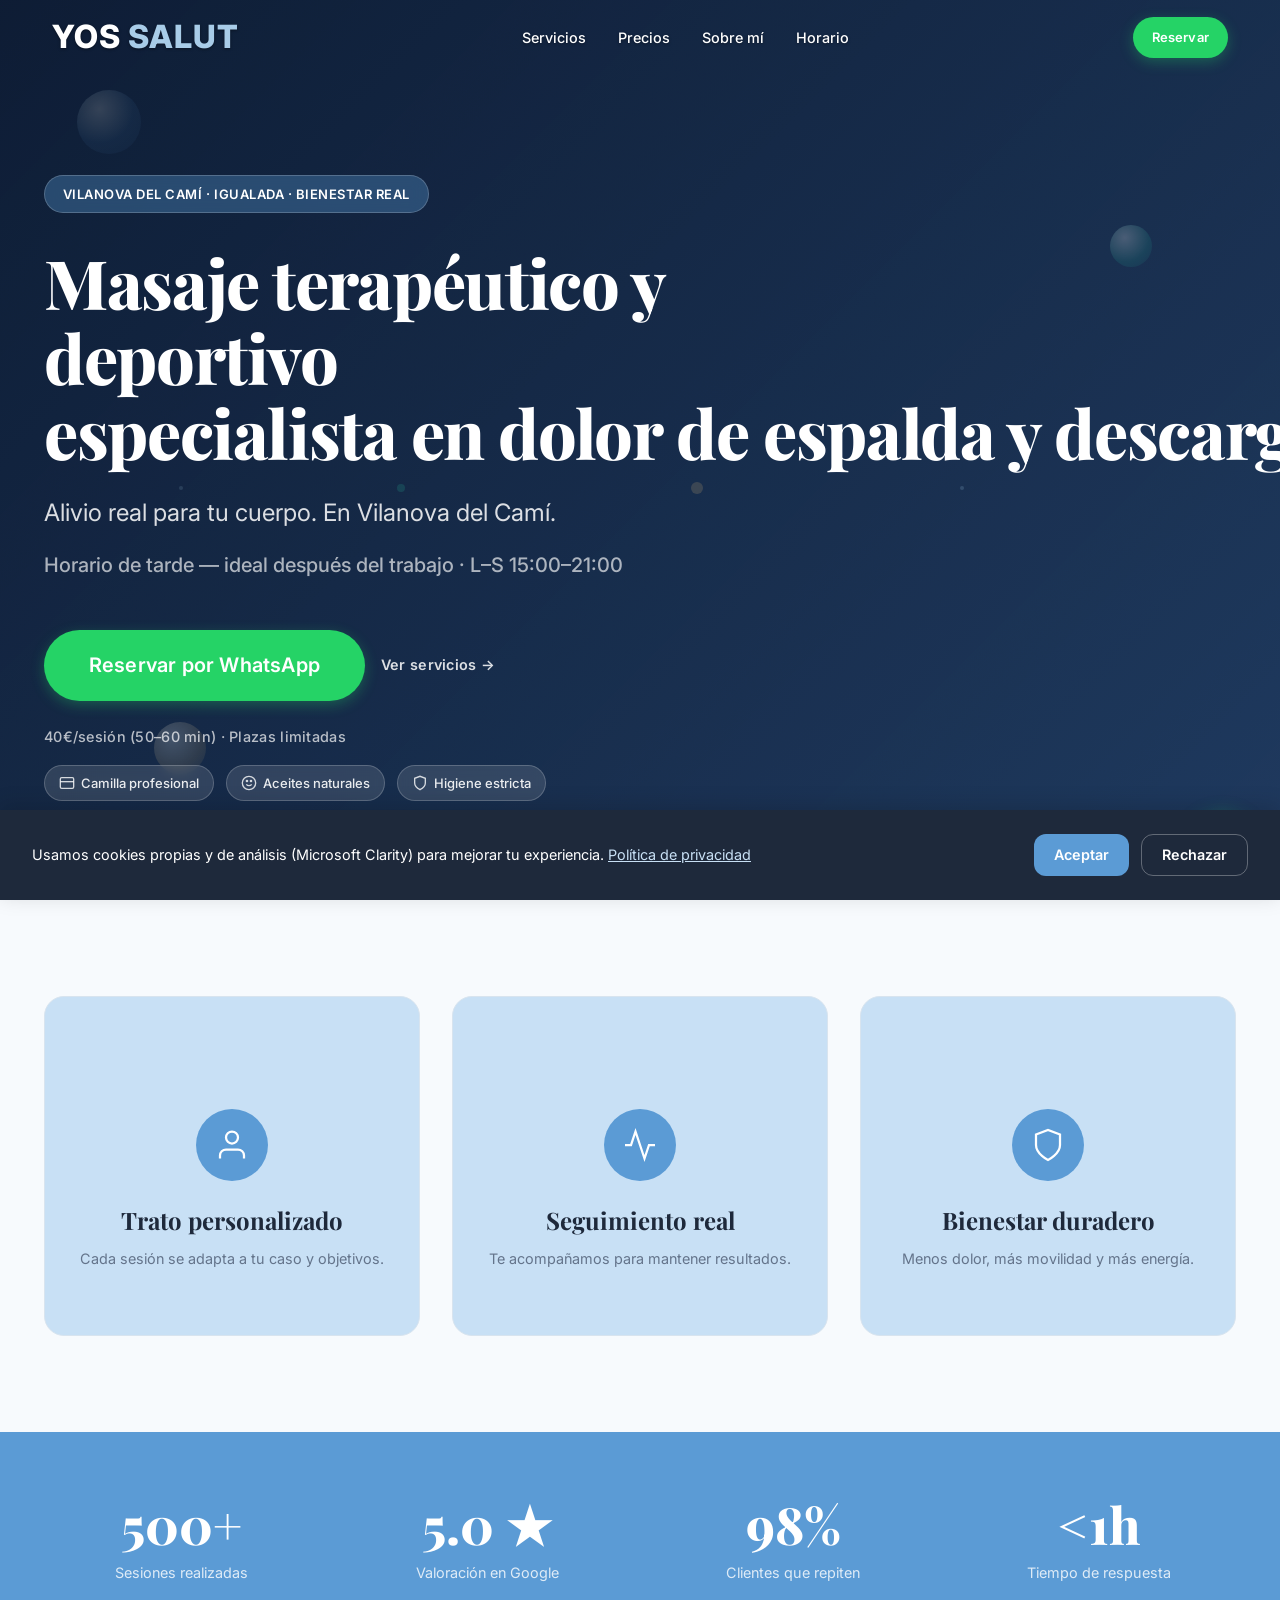
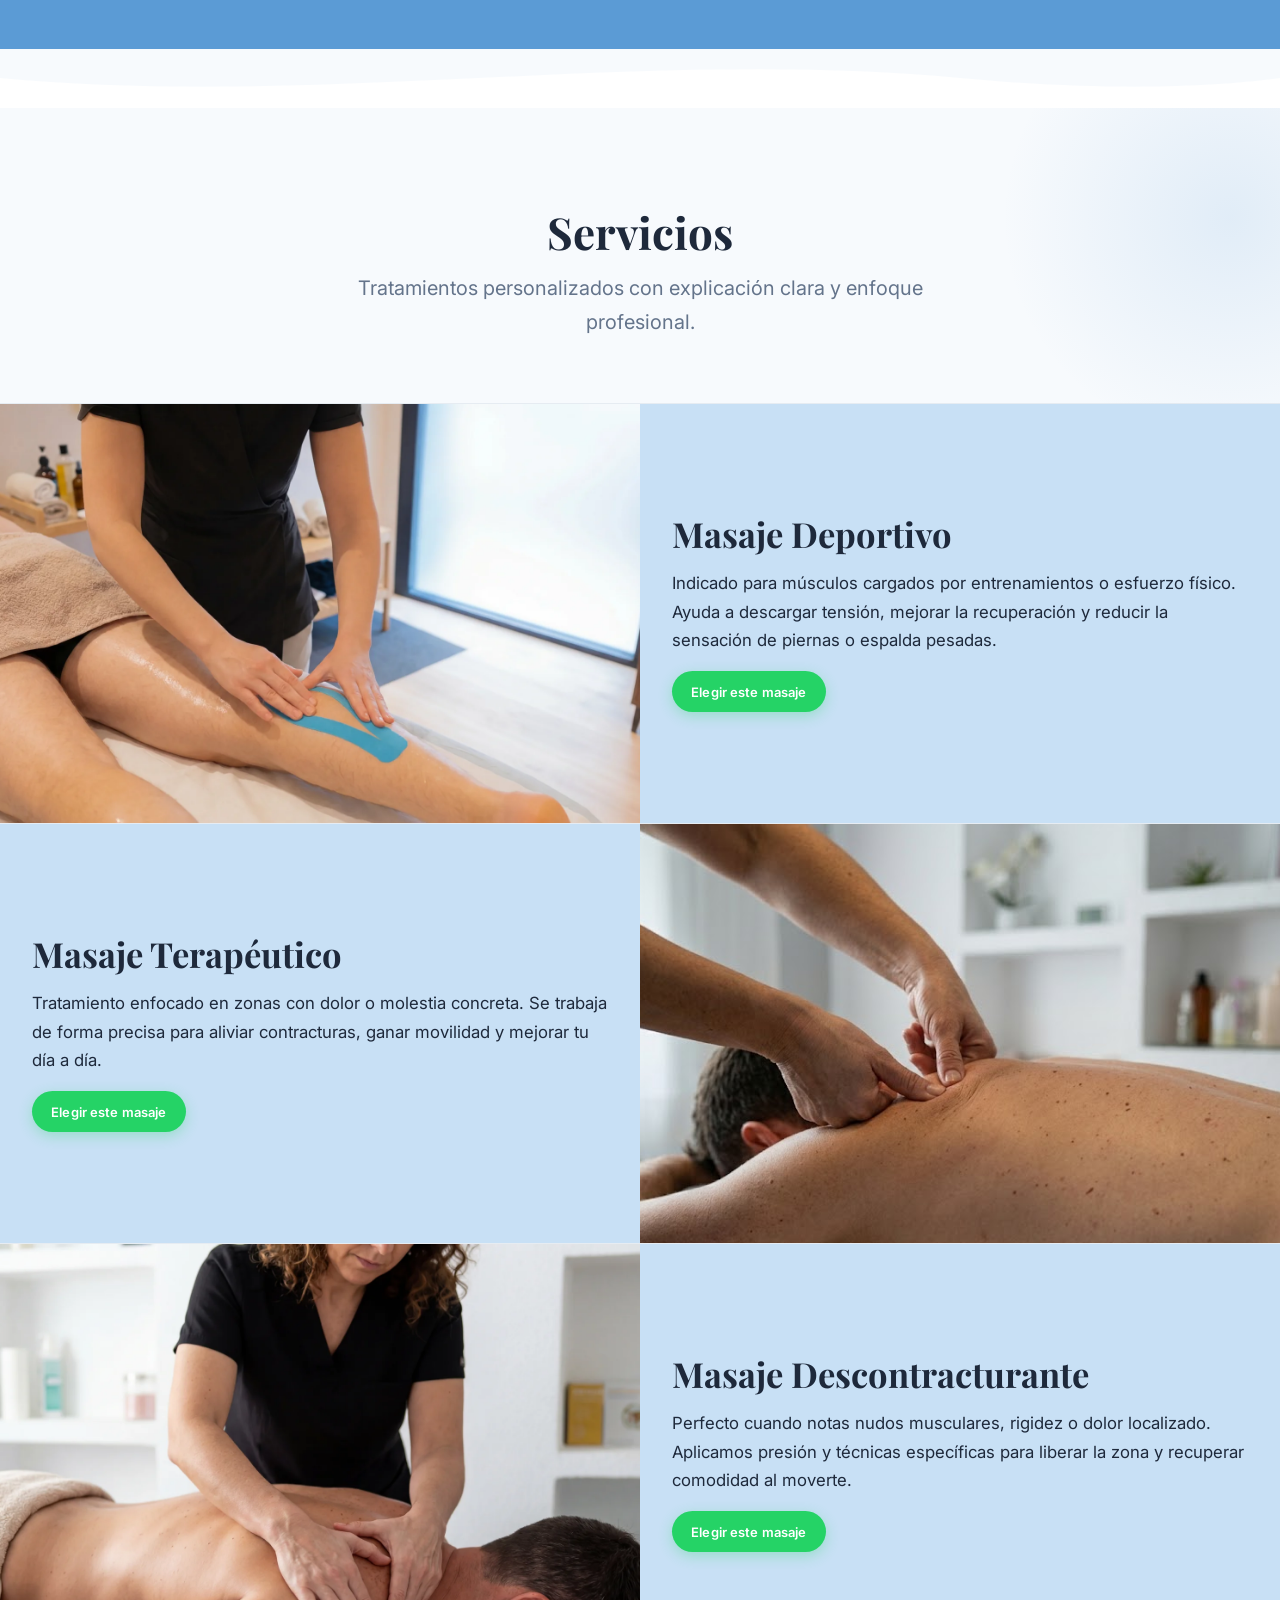
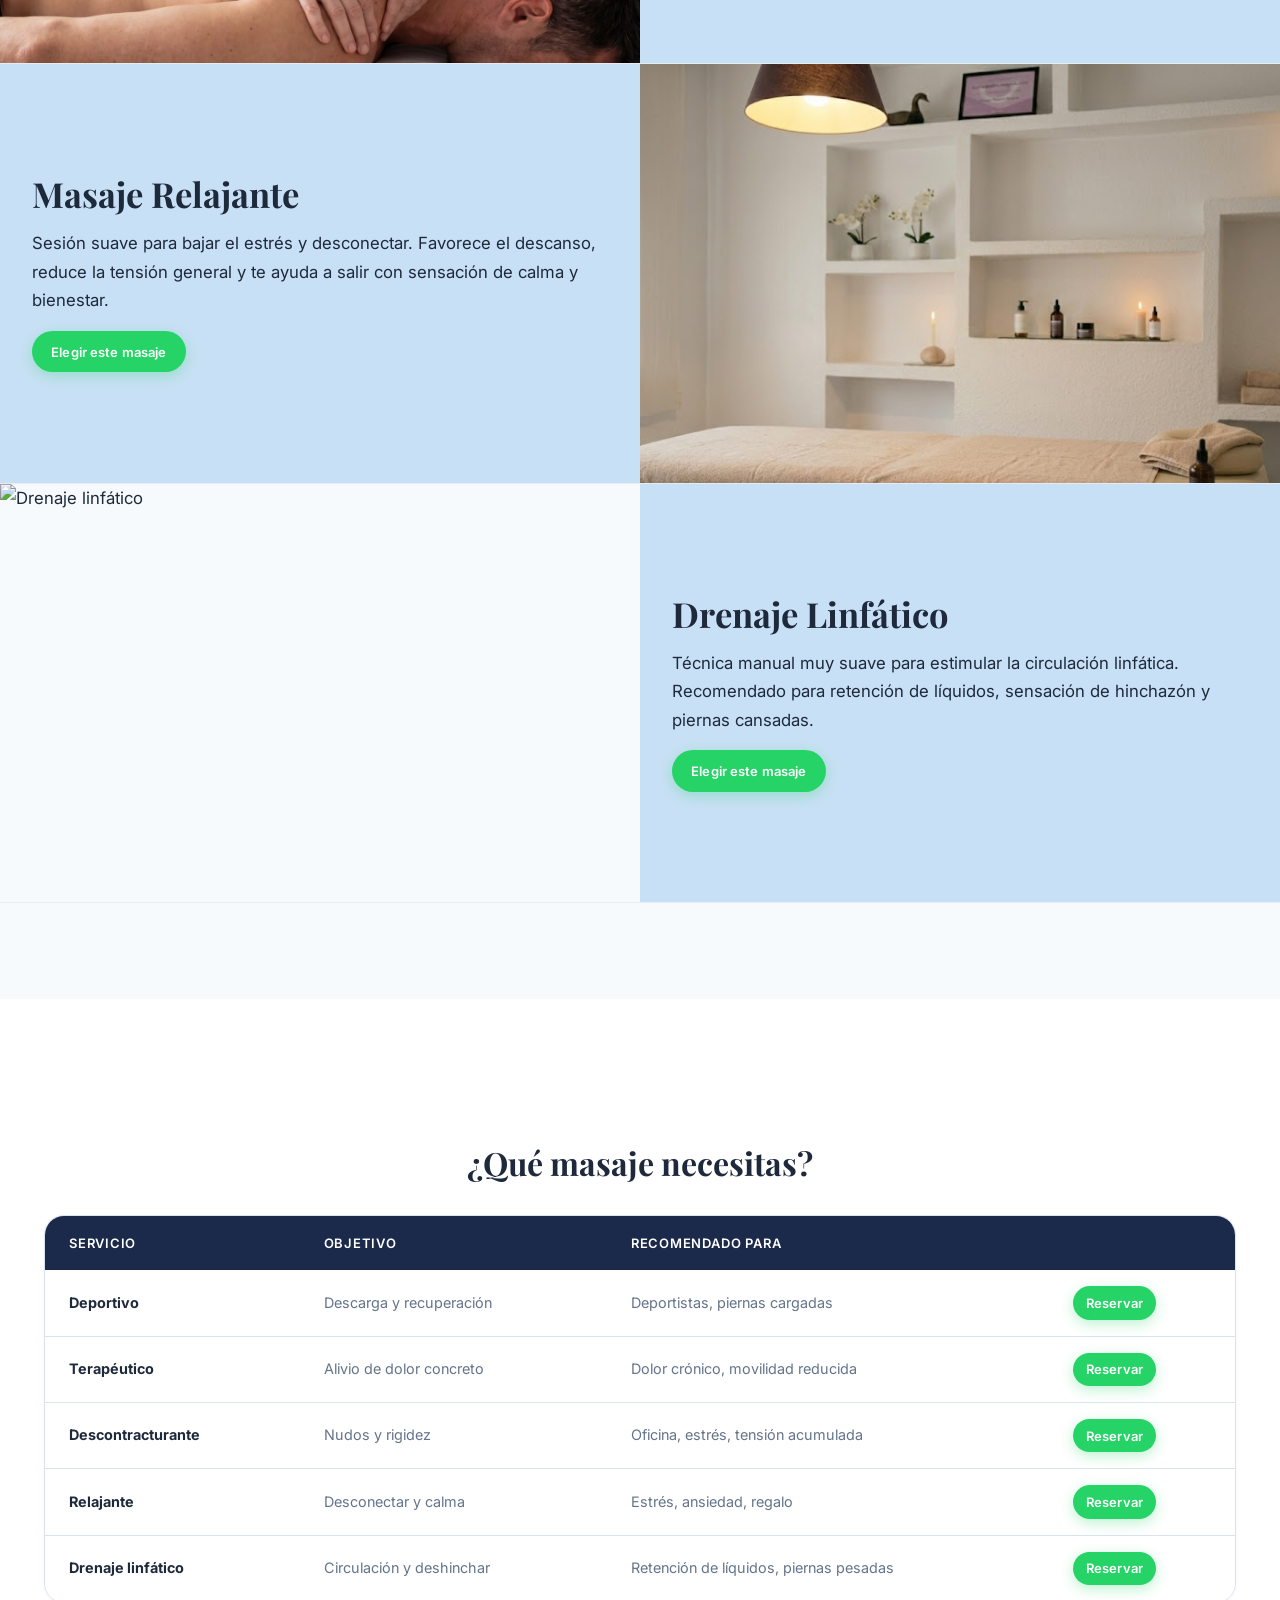
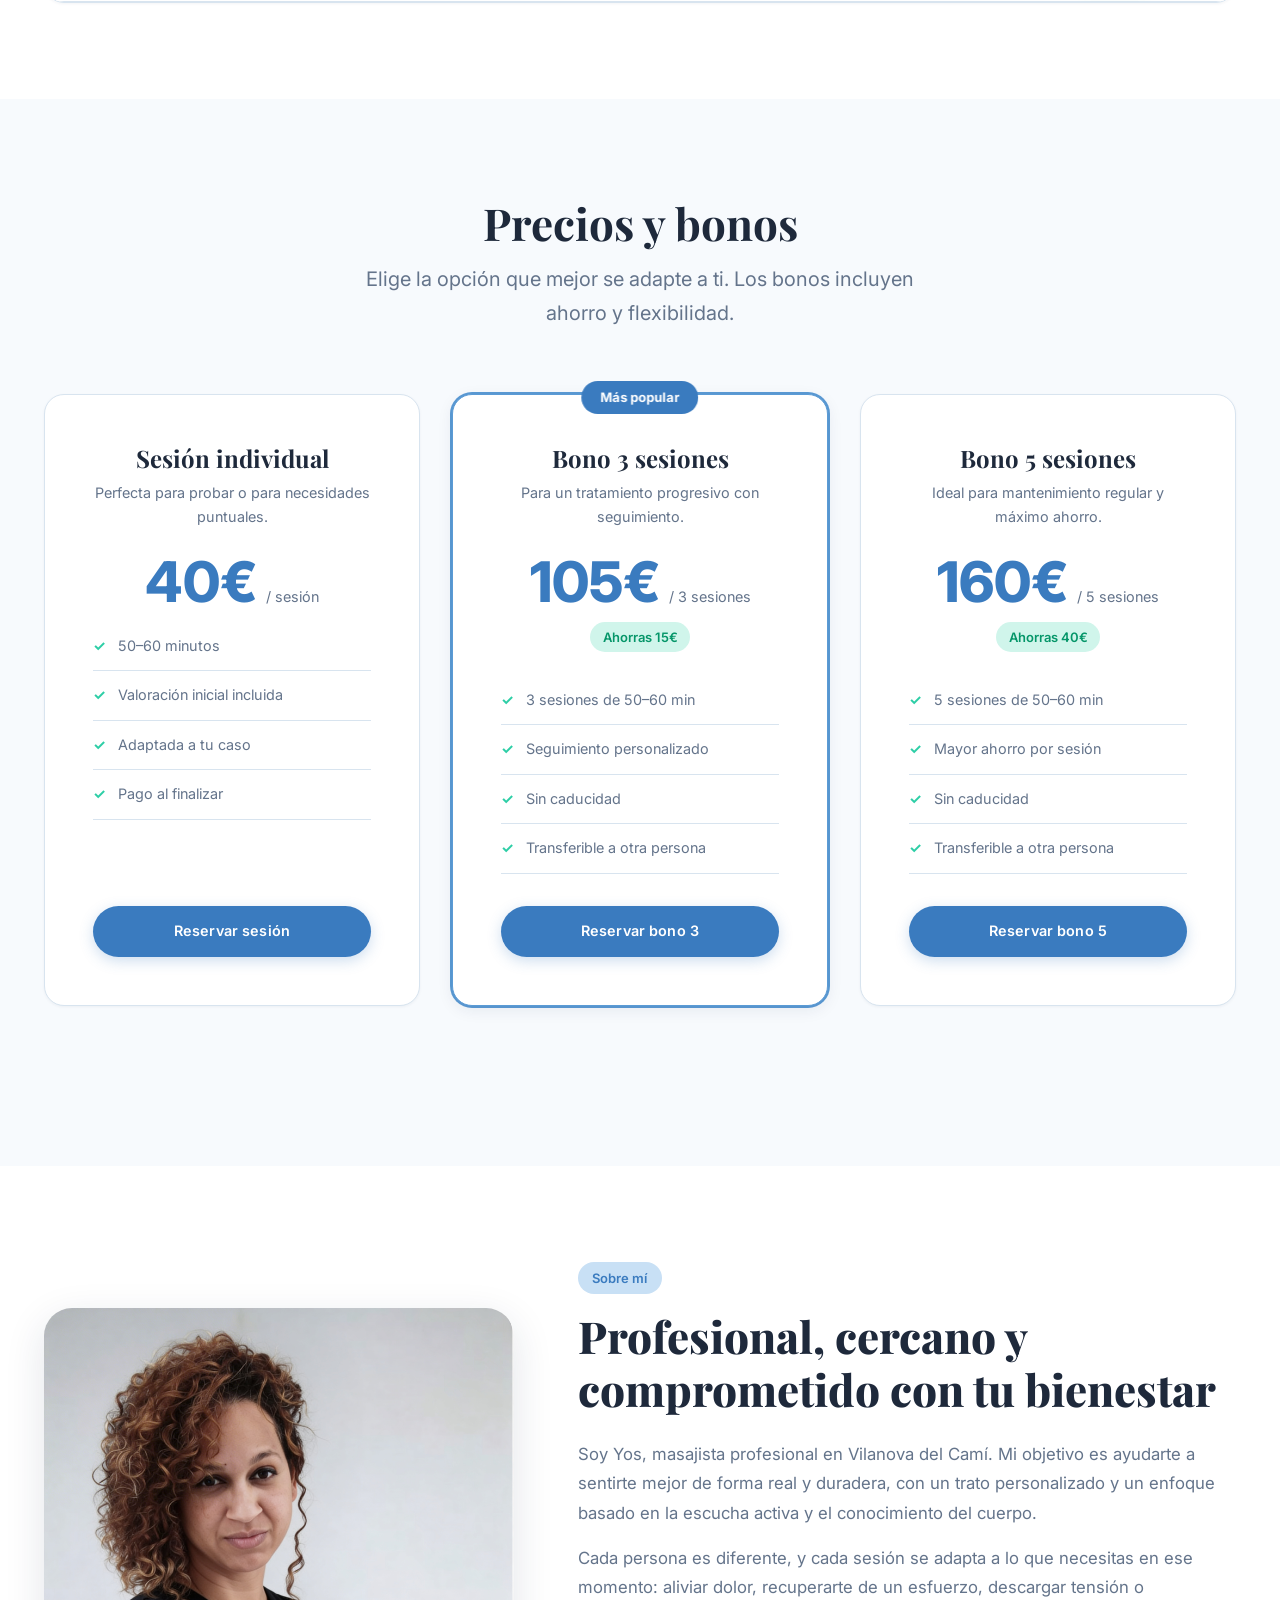
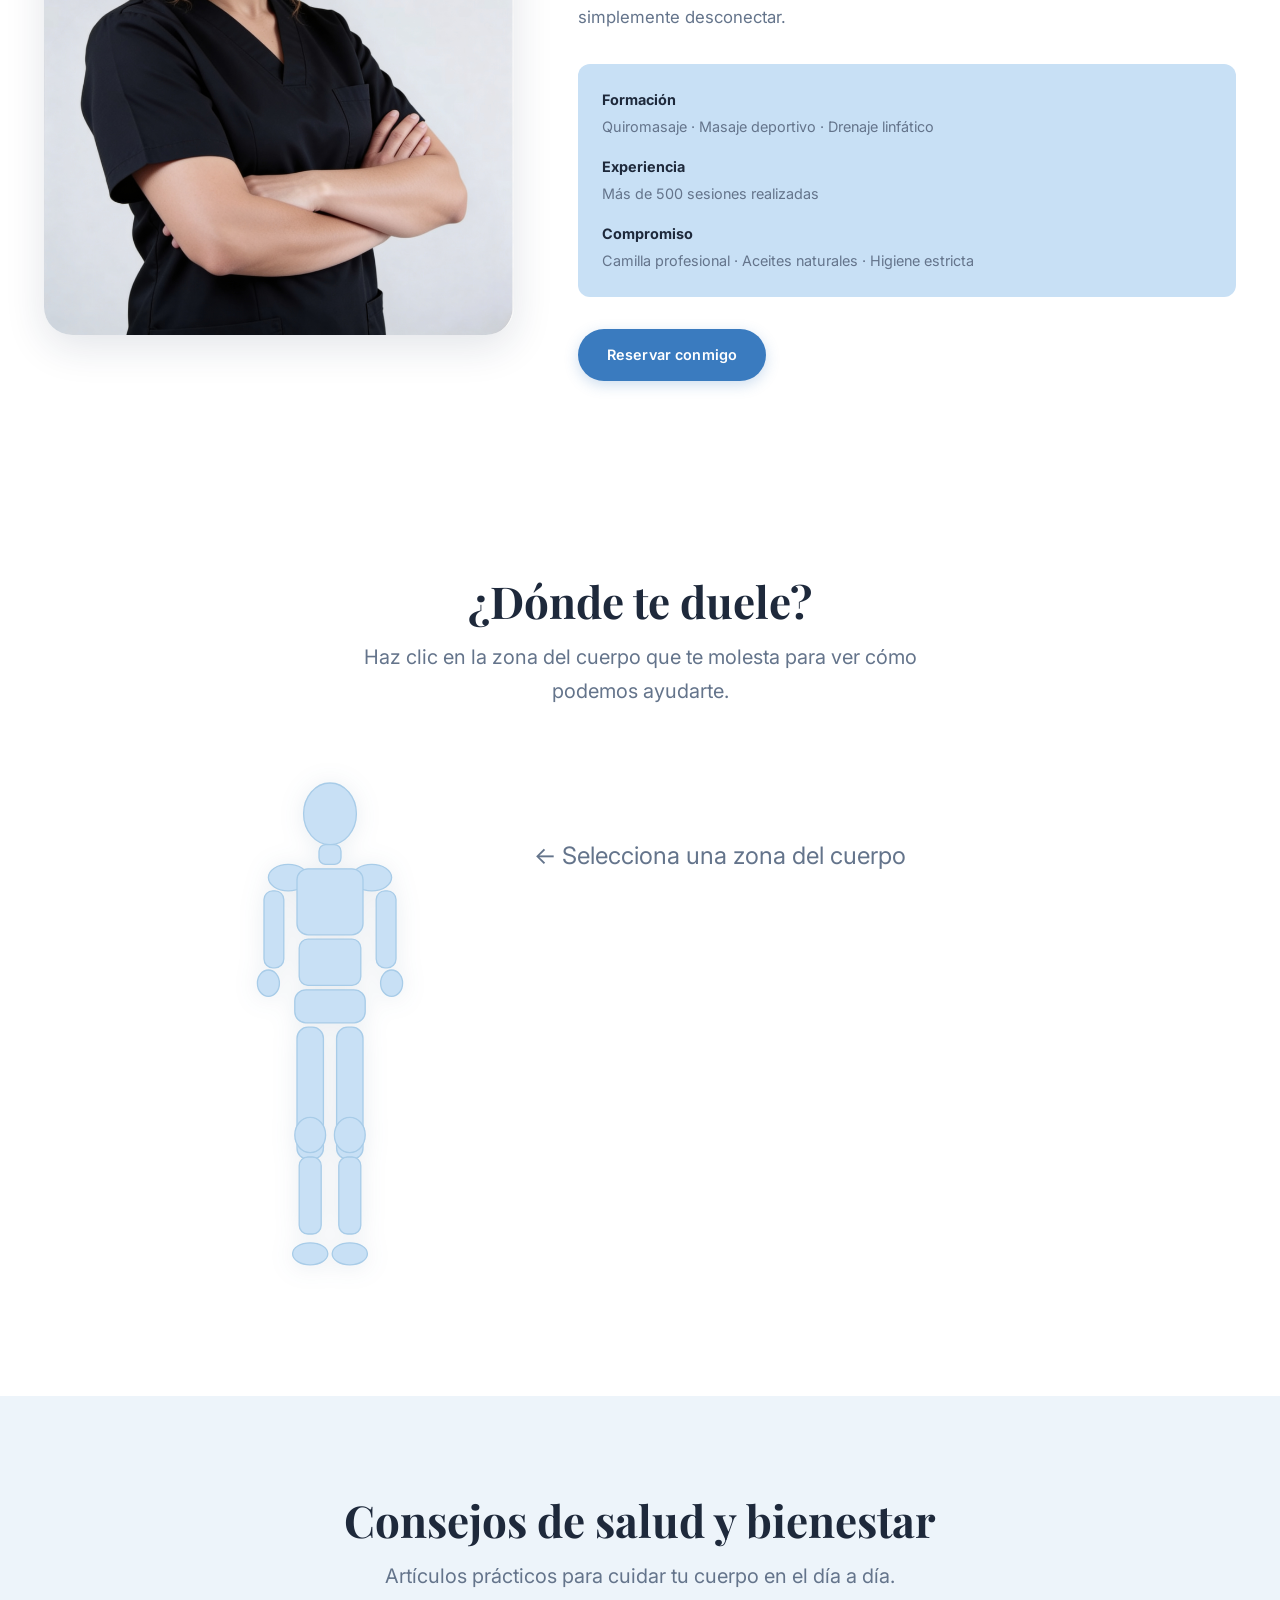
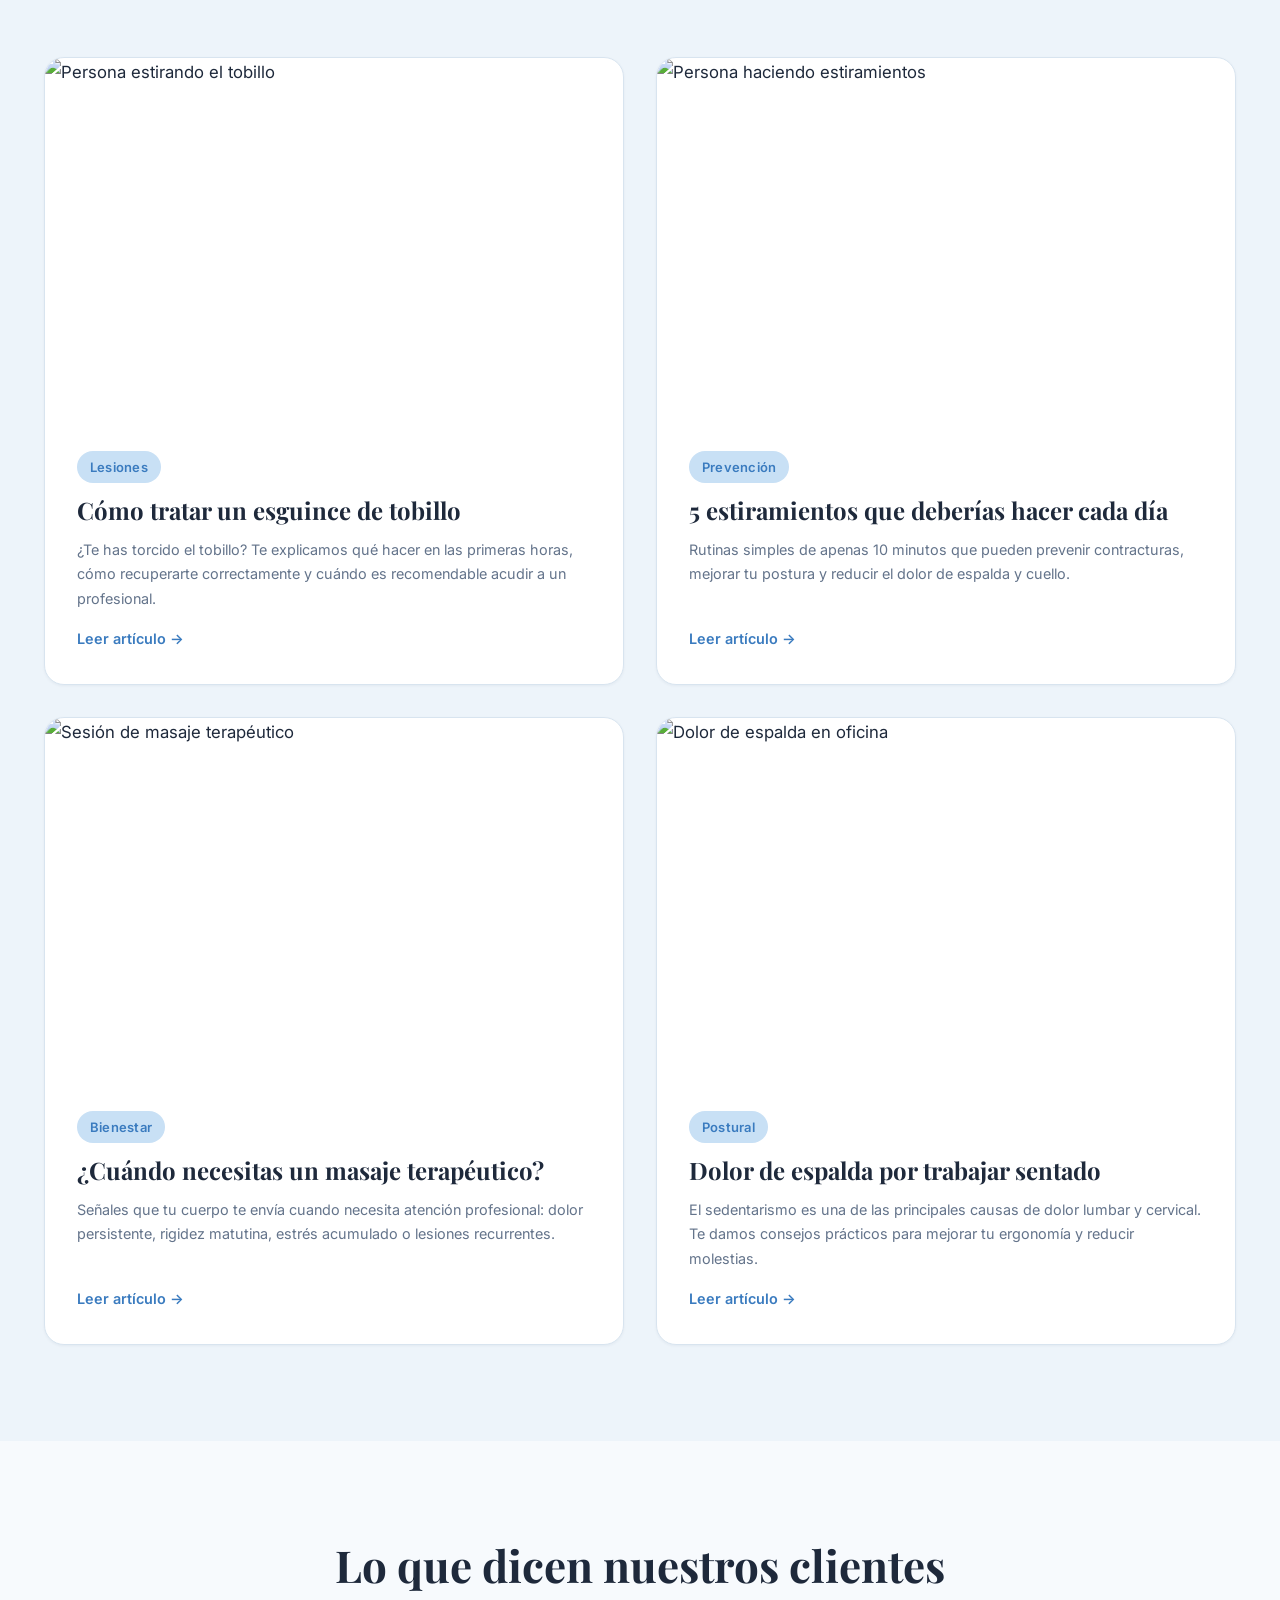
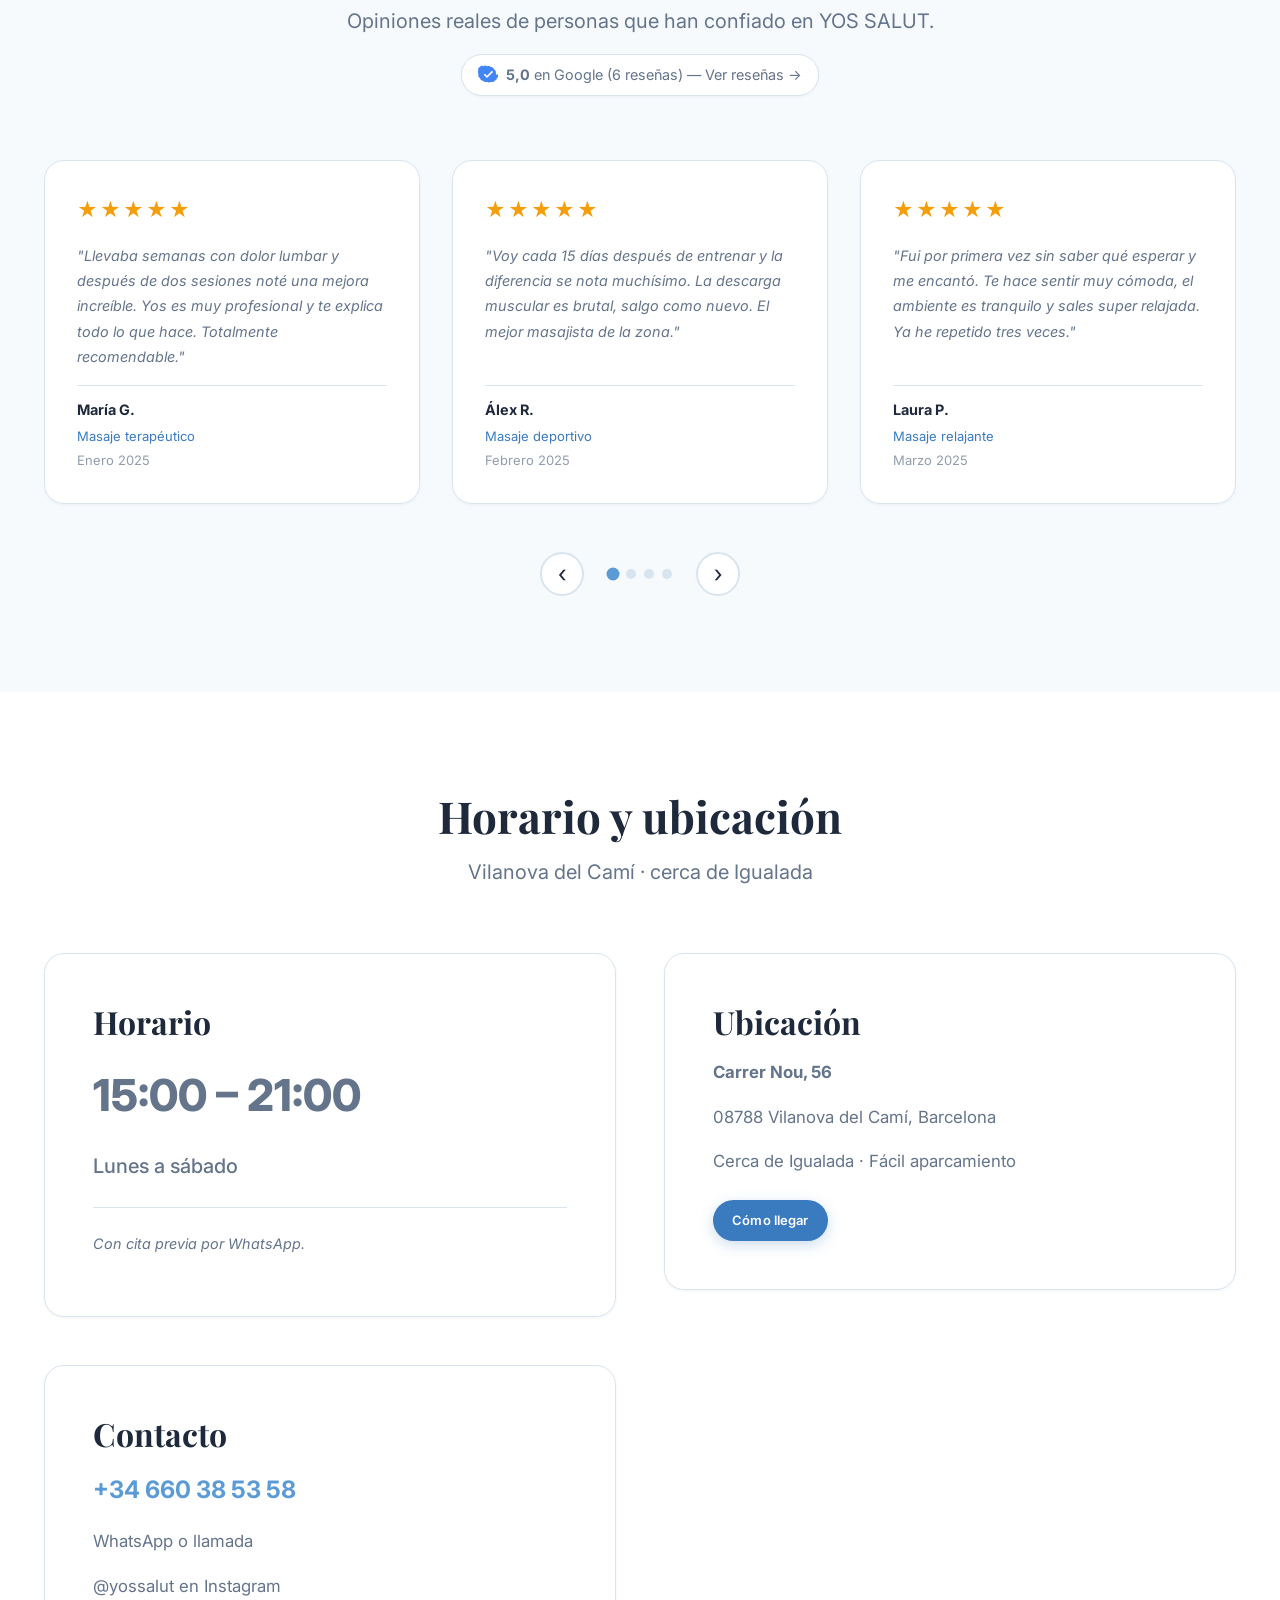
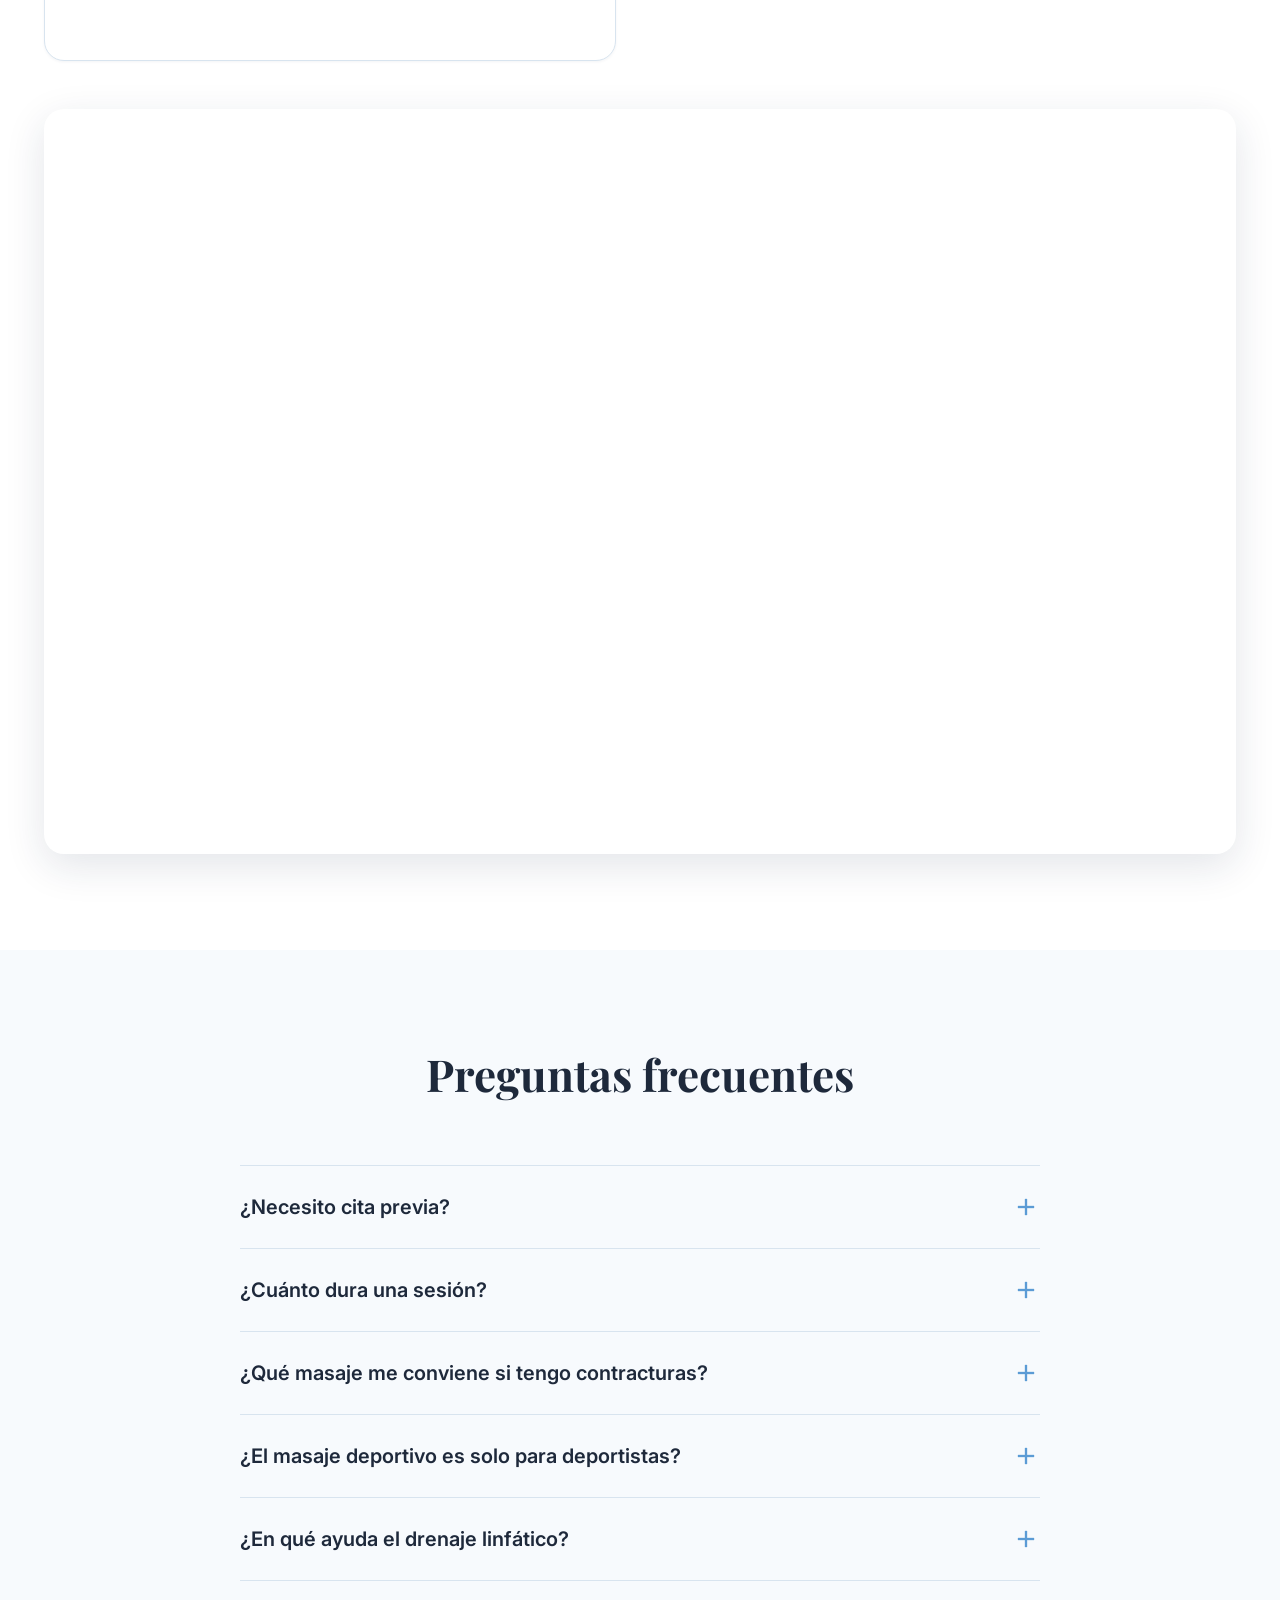
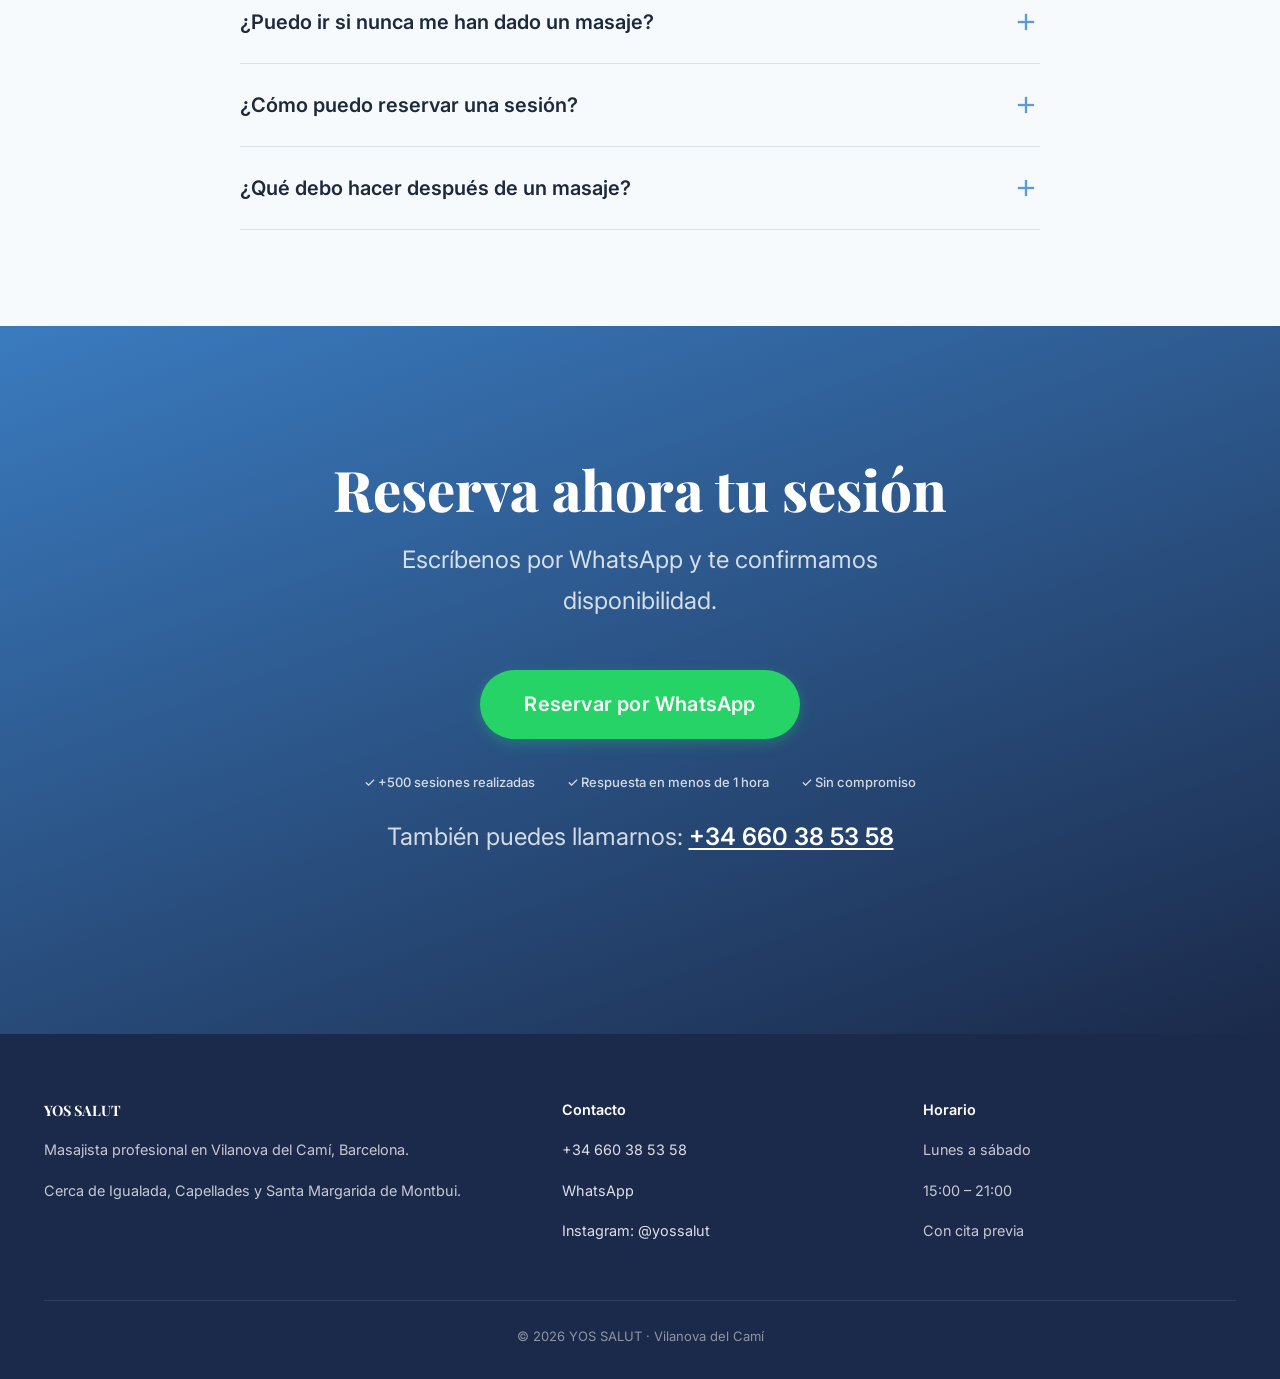
==== commit a73fe067: "Shorten hero subtitle to 'Alivio real para tu cuerpo'" ====
--- a/index.html
+++ b/index.html
@@ -198,7 +198,7 @@
         <div class="hero__content">
           <span class="hero__badge"><span class="text-slide"><span>Vilanova del Camí · Igualada · Bienestar real</span></span></span>
           <h1 class="hero__title"><span class="text-glow">Masaje terapéutico y deportivo</span><br><span class="typewriter">especialista en dolor de espalda y descarga muscular</span></h1>
-          <p class="hero__subtitle">Diagnóstico rápido, tratamiento adaptado y plan de mantenimiento. En Vilanova del Camí.</p>
+          <p class="hero__subtitle">Alivio real para tu cuerpo. En Vilanova del Camí.</p>
           <p class="hero__schedule">Horario de tarde — ideal después del trabajo · L–S 15:00–21:00</p>
           <div class="hero__actions">
             <a href="https://wa.me/34660385358?text=Hola,%20quiero%20reservar%20una%20sesión%20en%20YOS%20SALUT.%20Mi%20disponibilidad%20es:%20____" class="btn btn--whatsapp btn--xl btn-3d" target="_blank" rel="noopener">Reservar por WhatsApp</a>
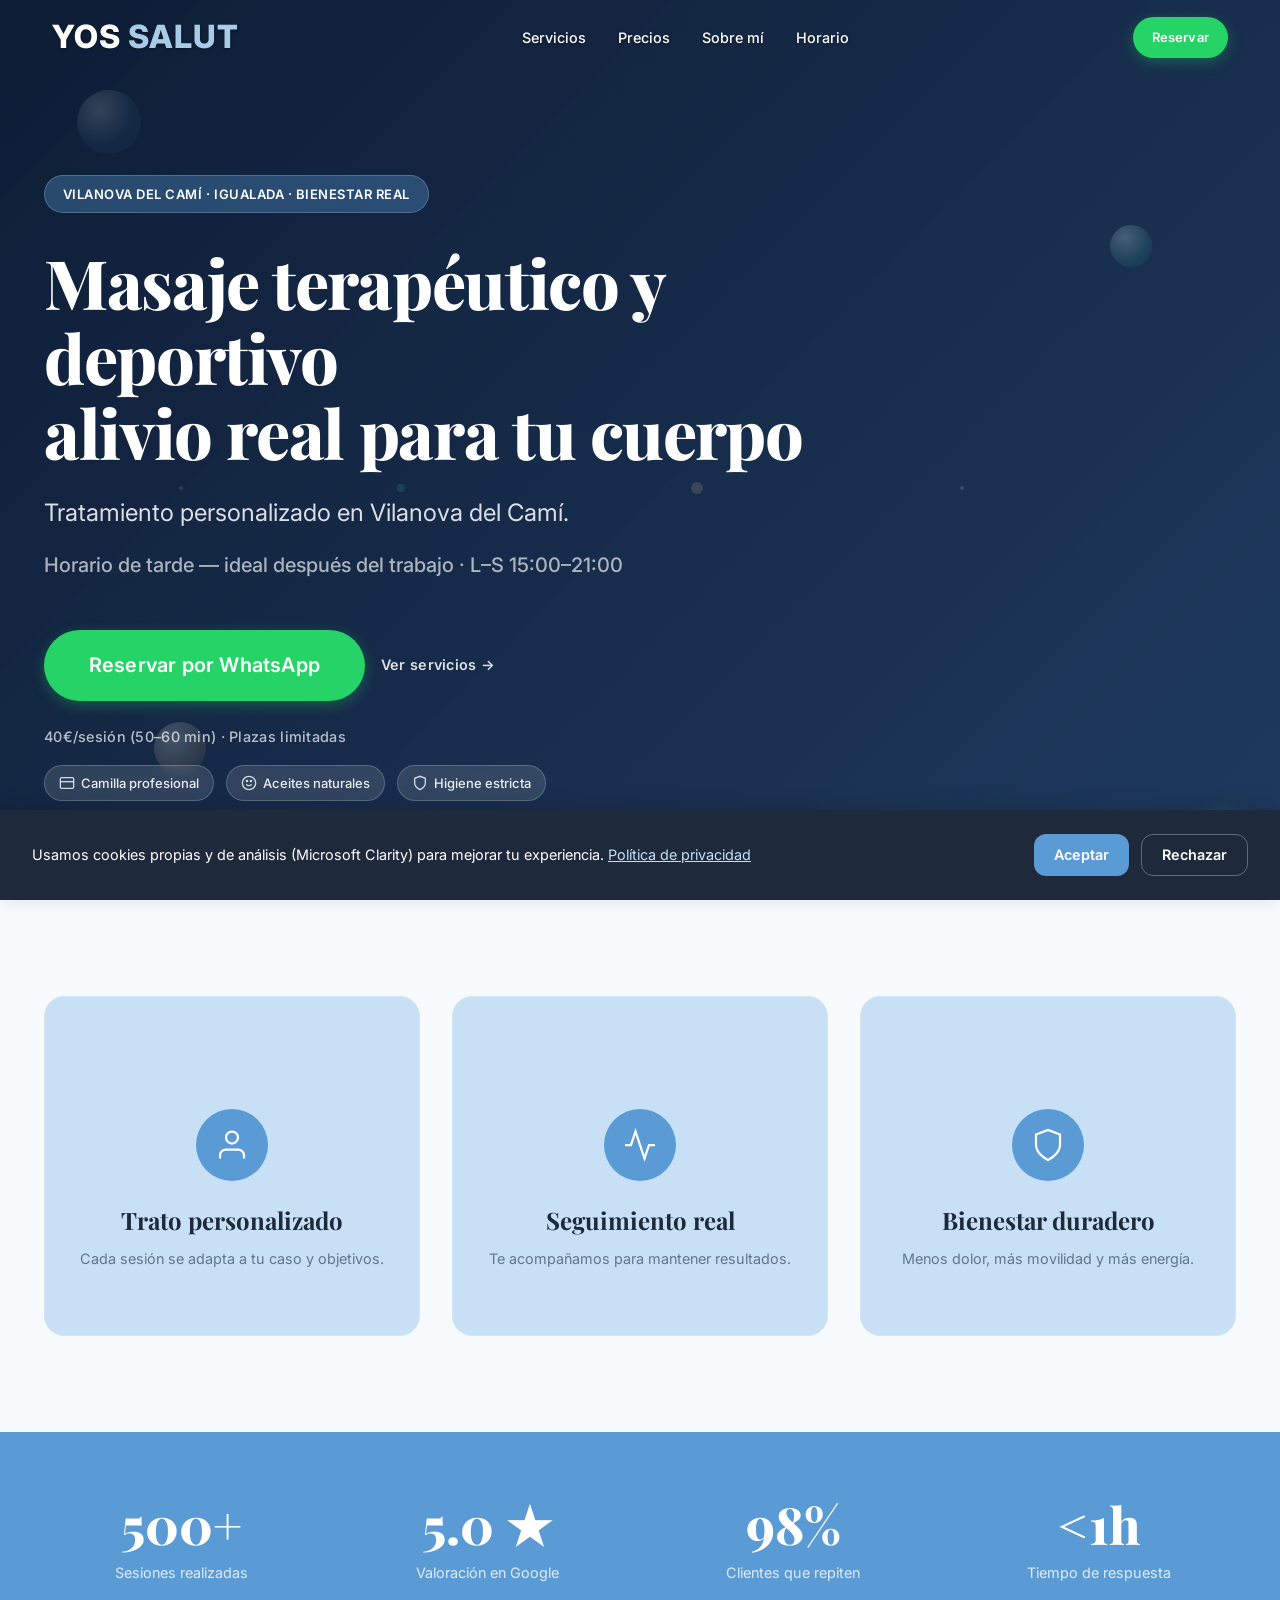
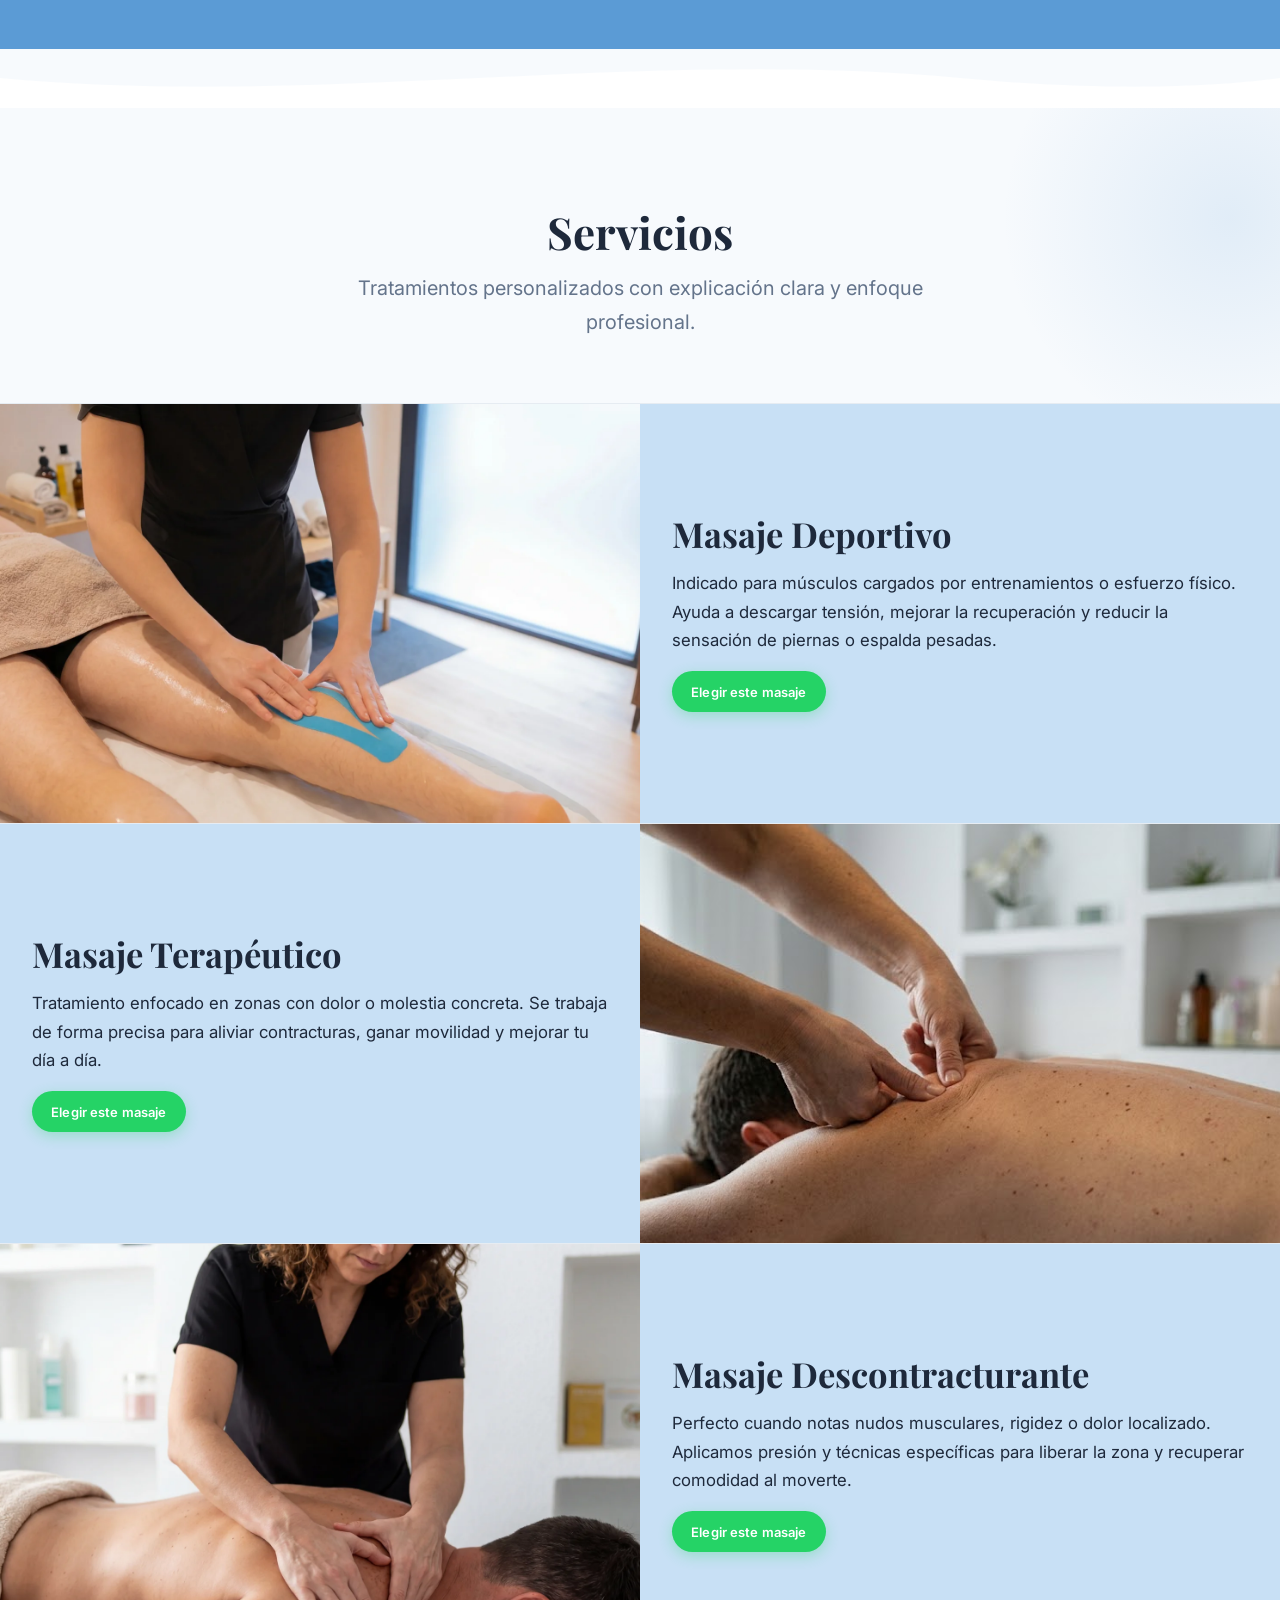
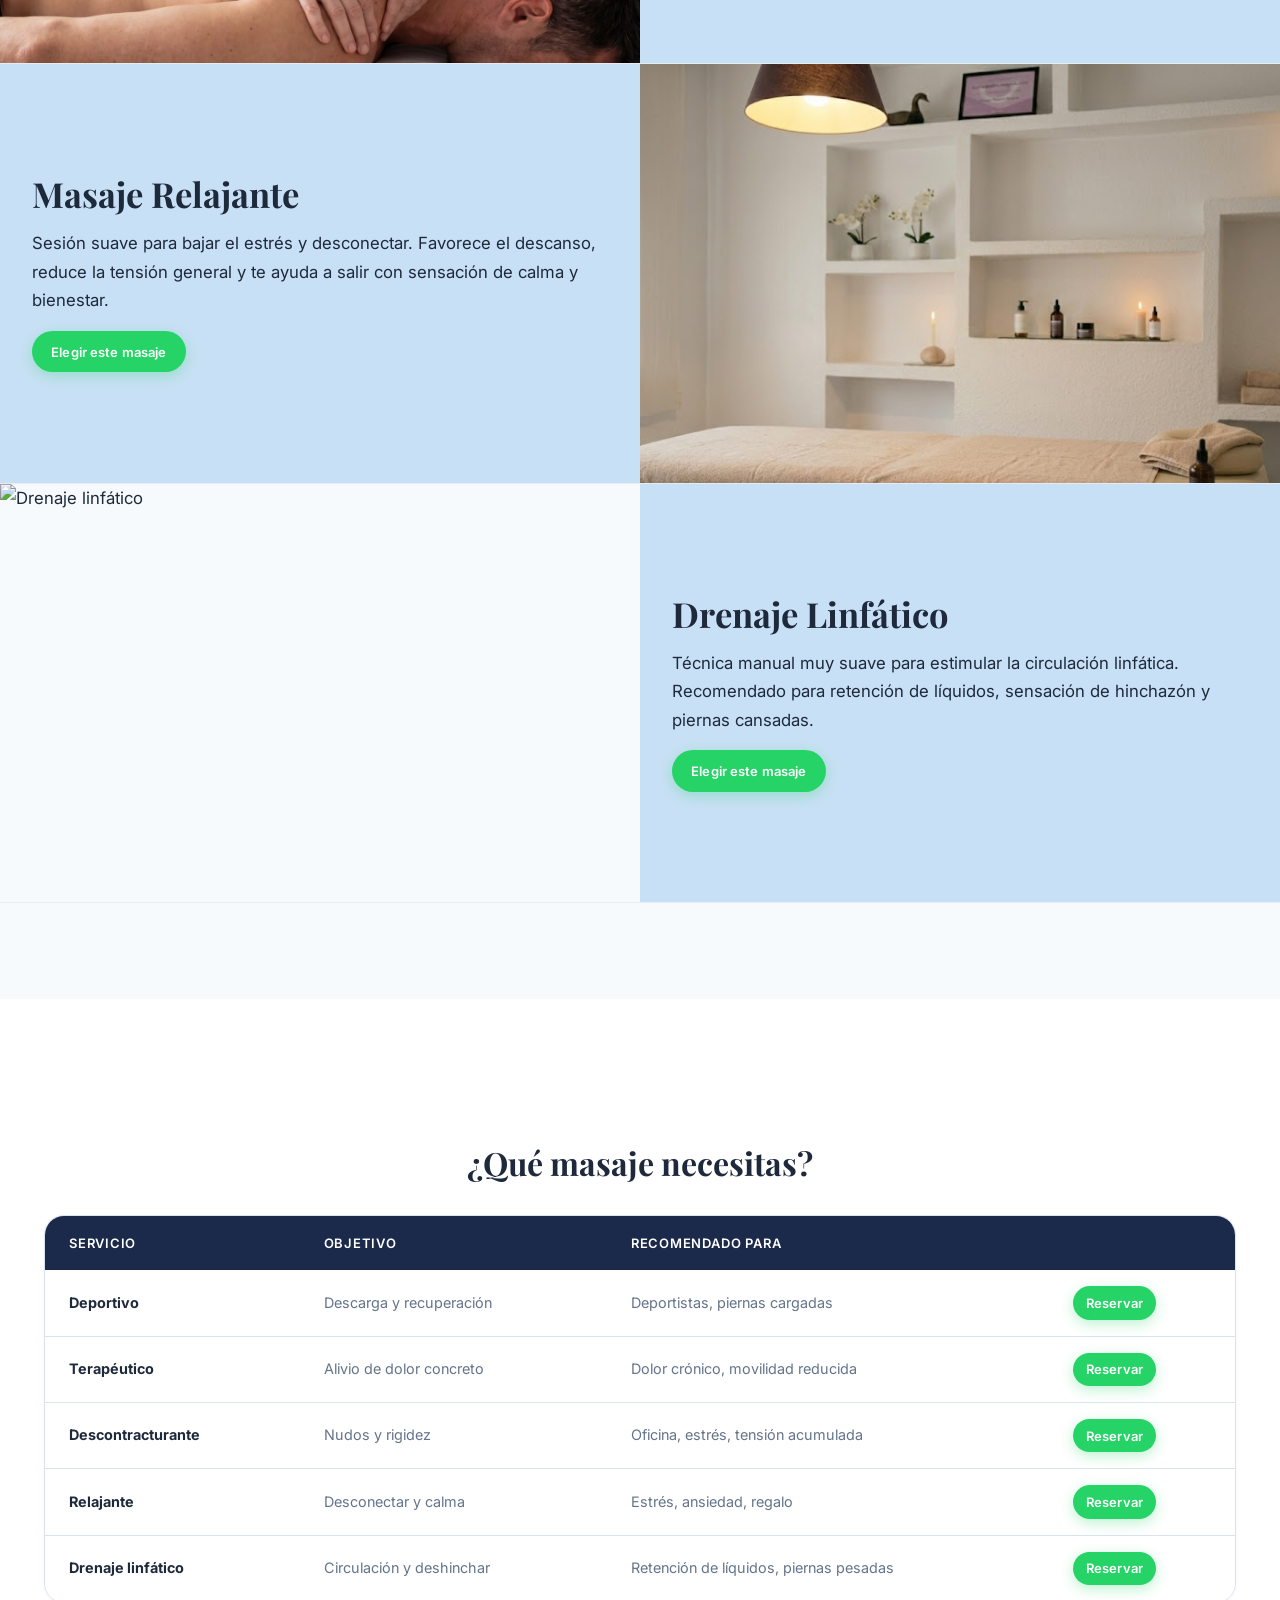
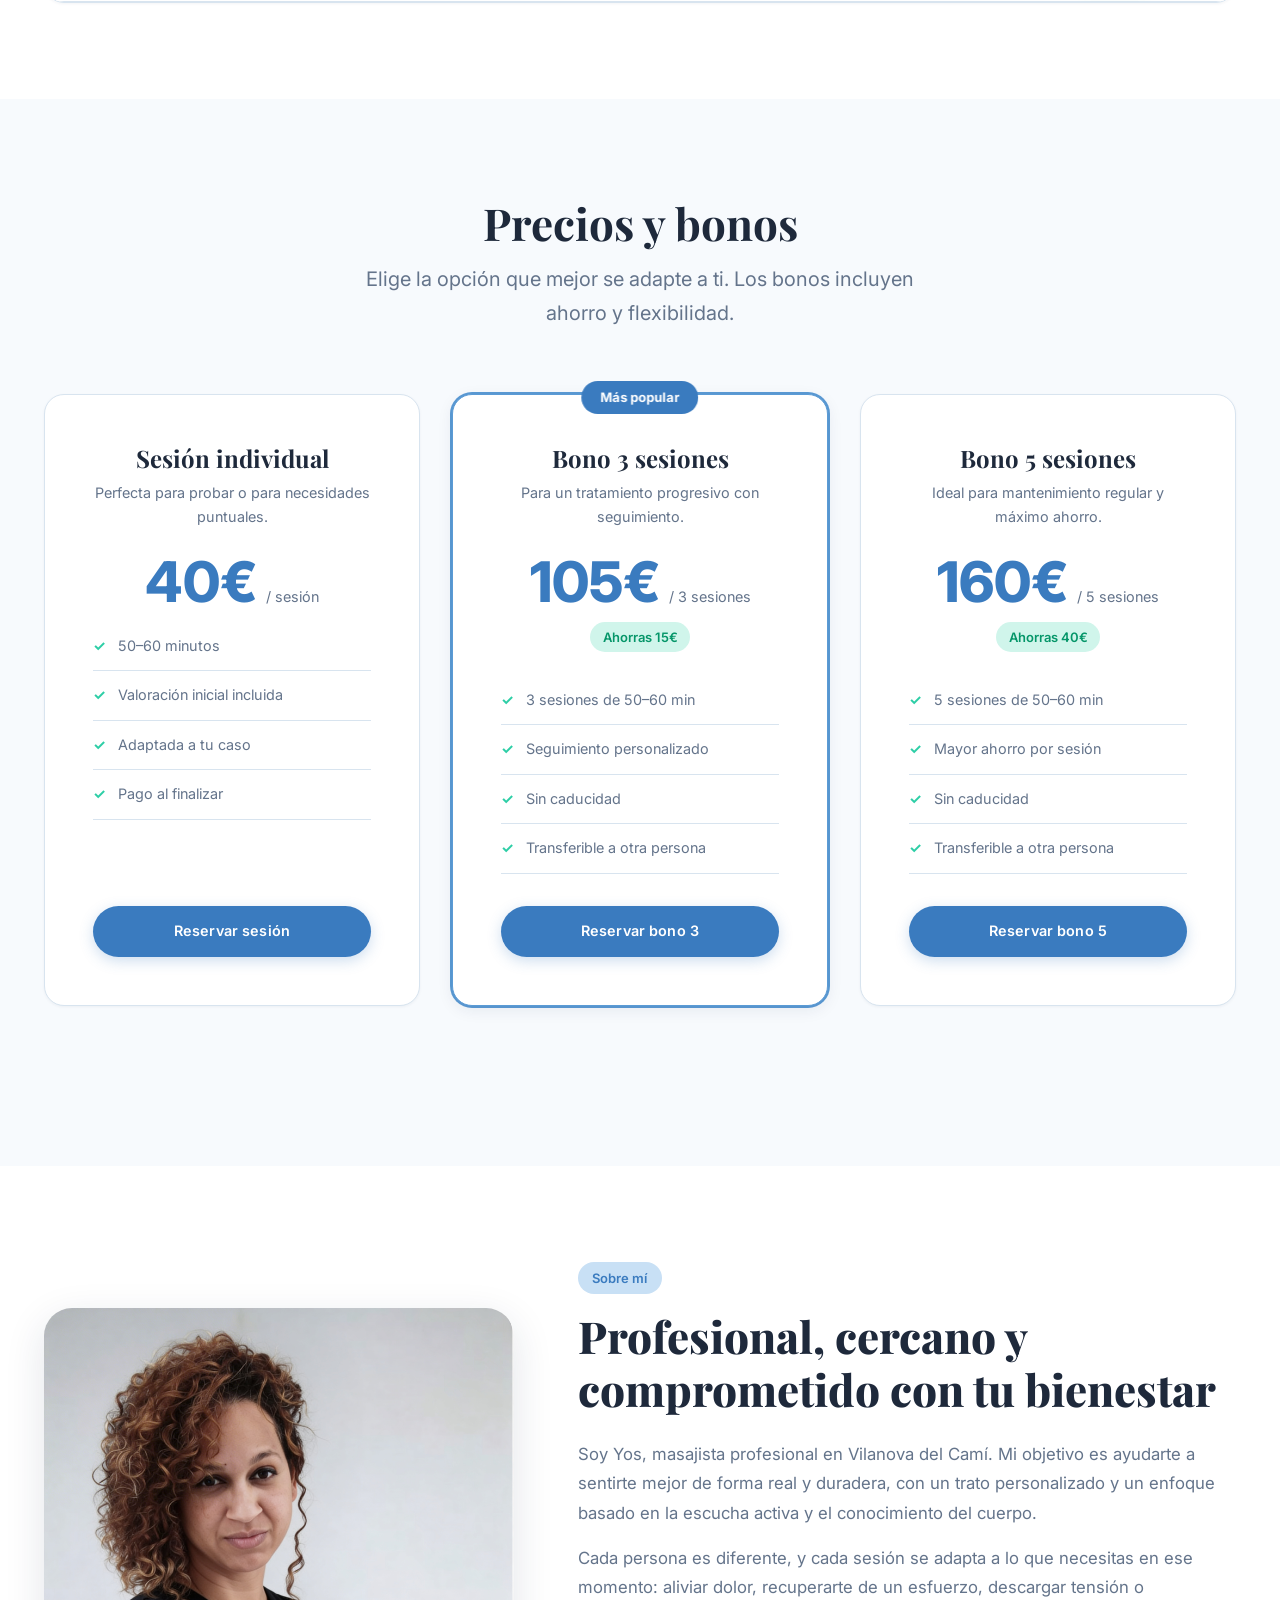
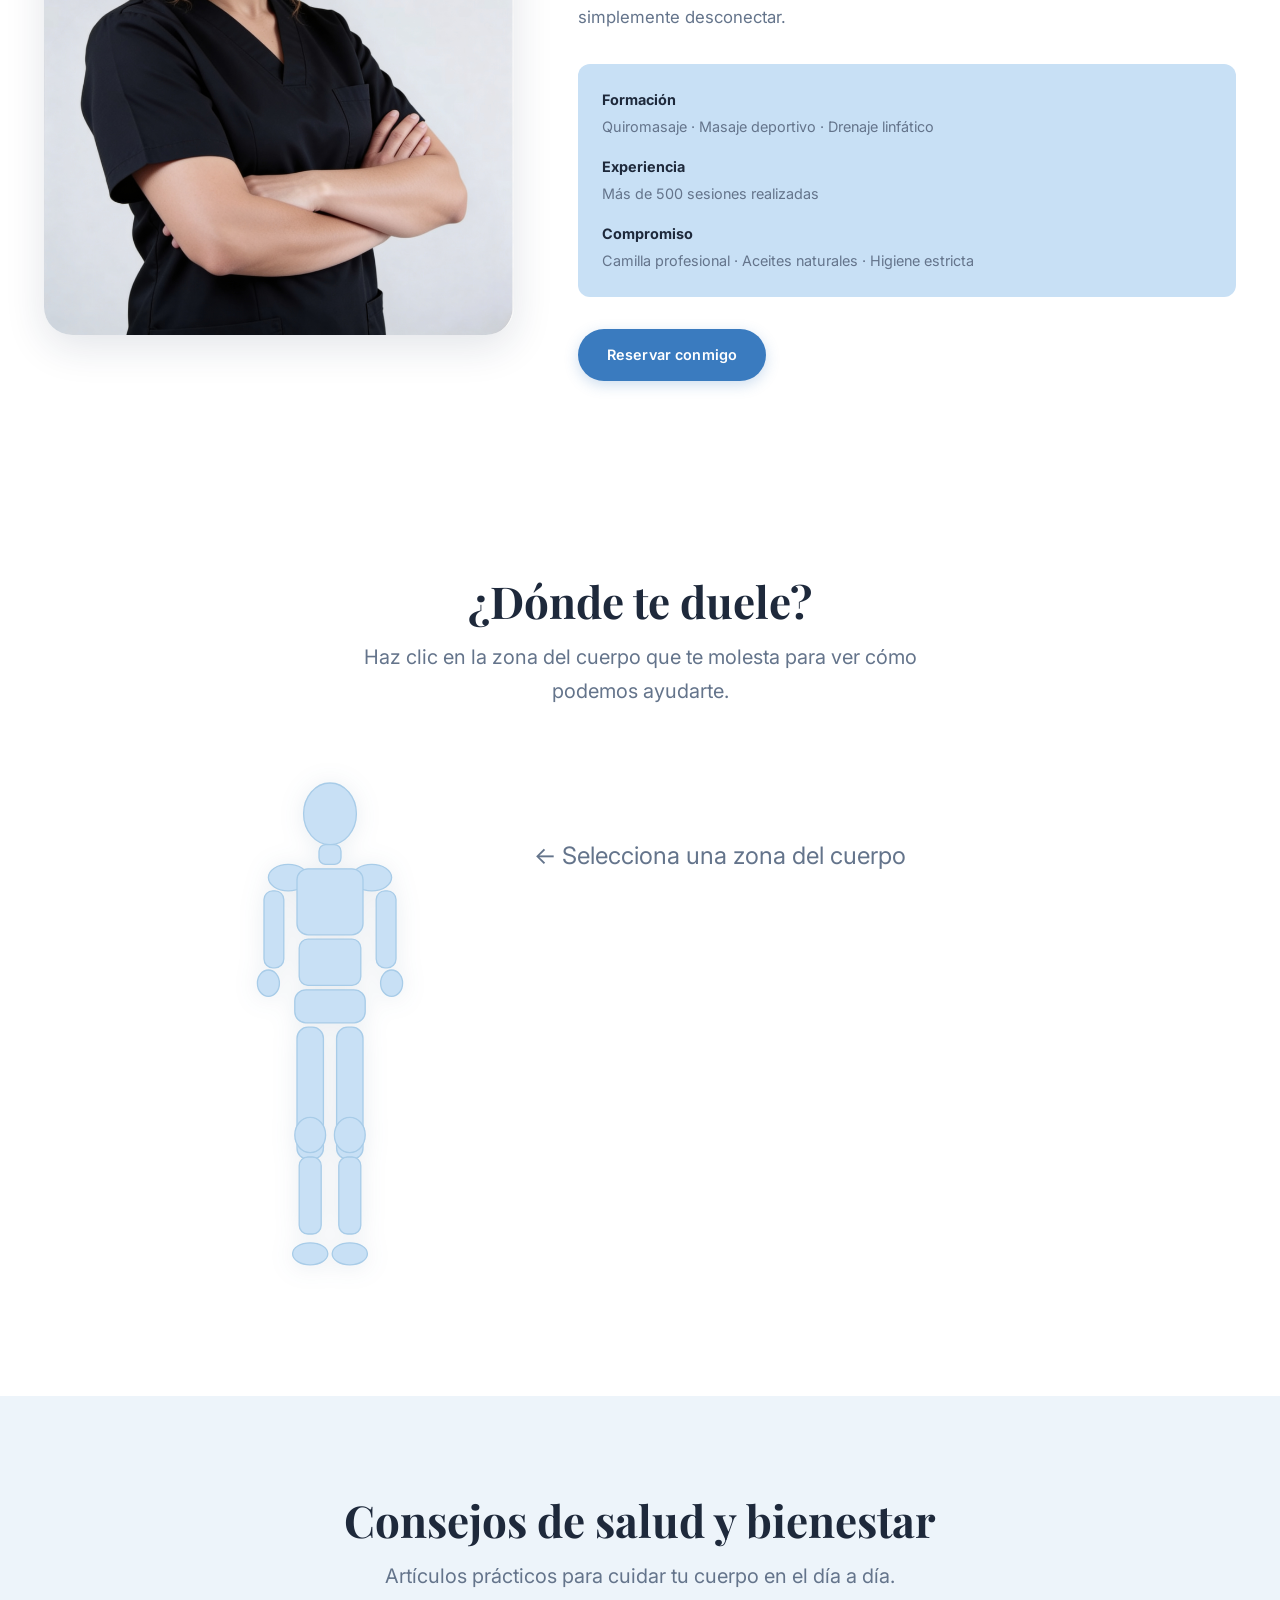
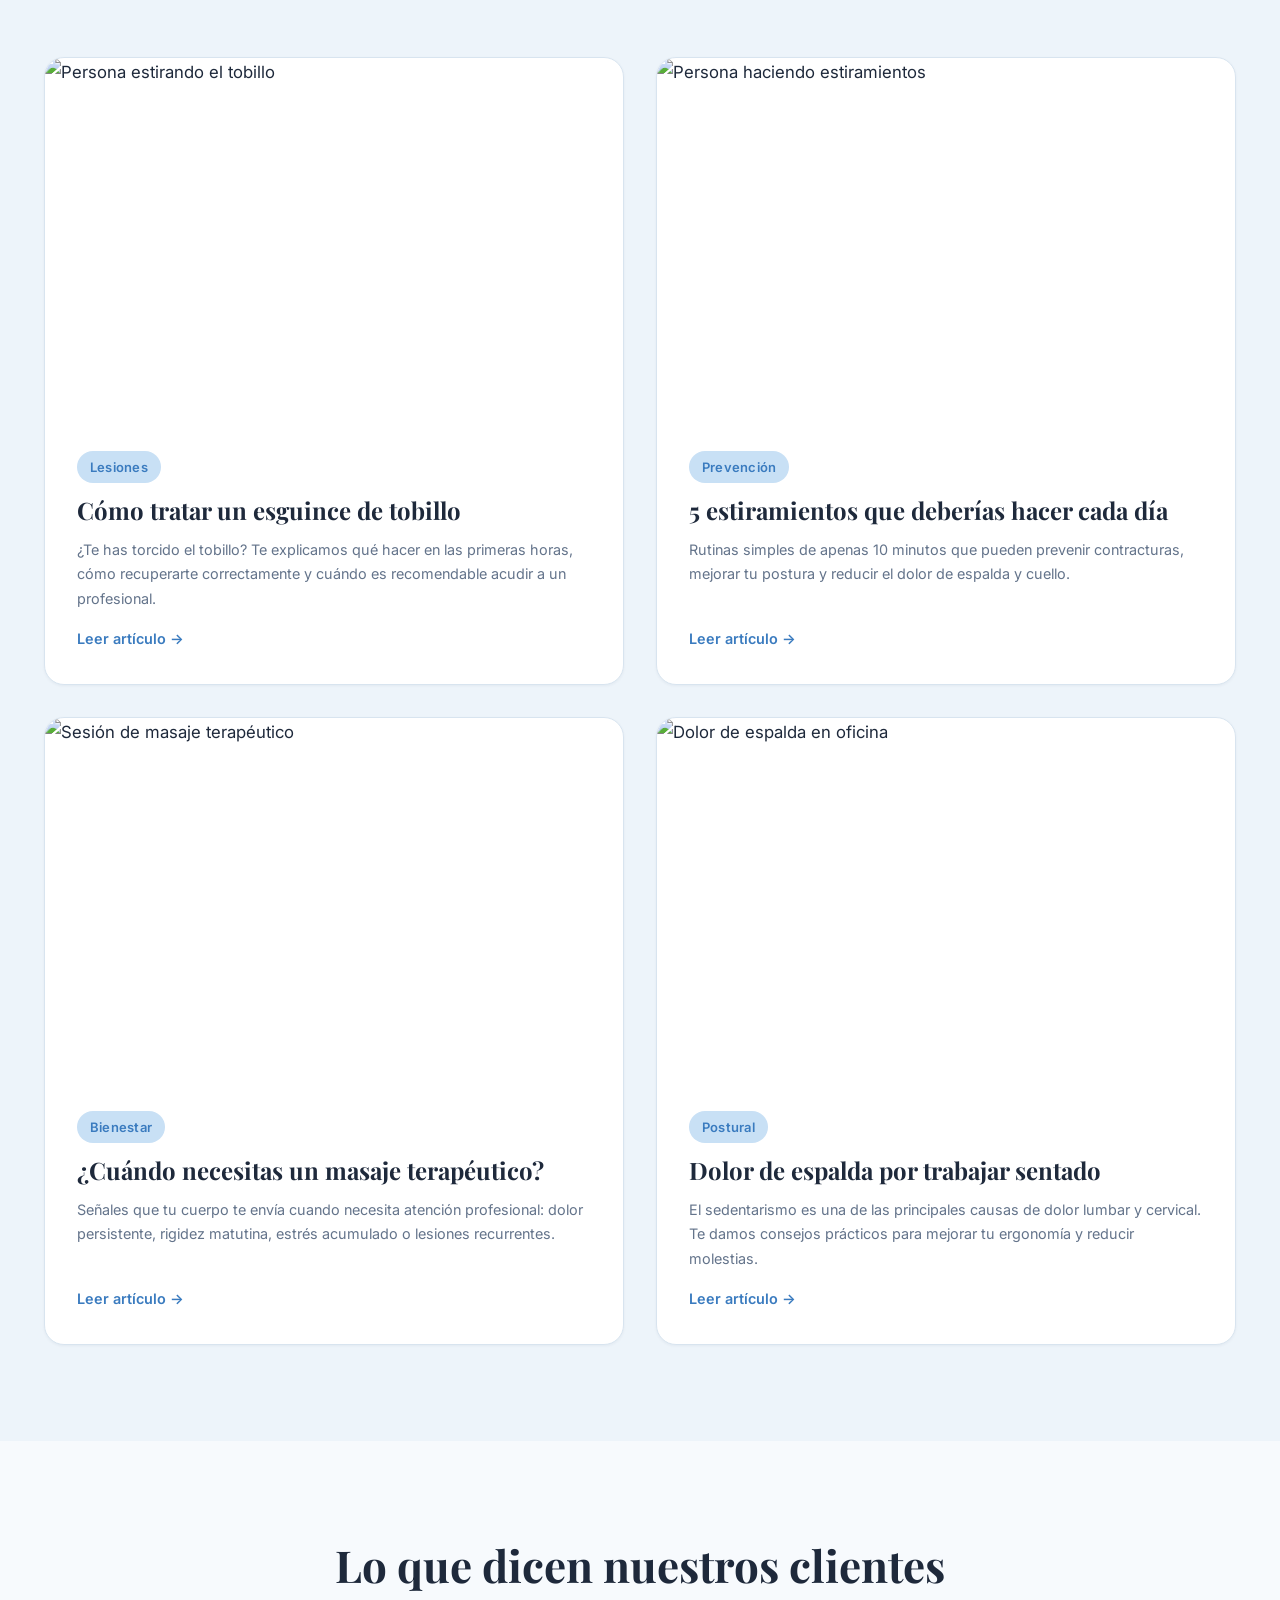
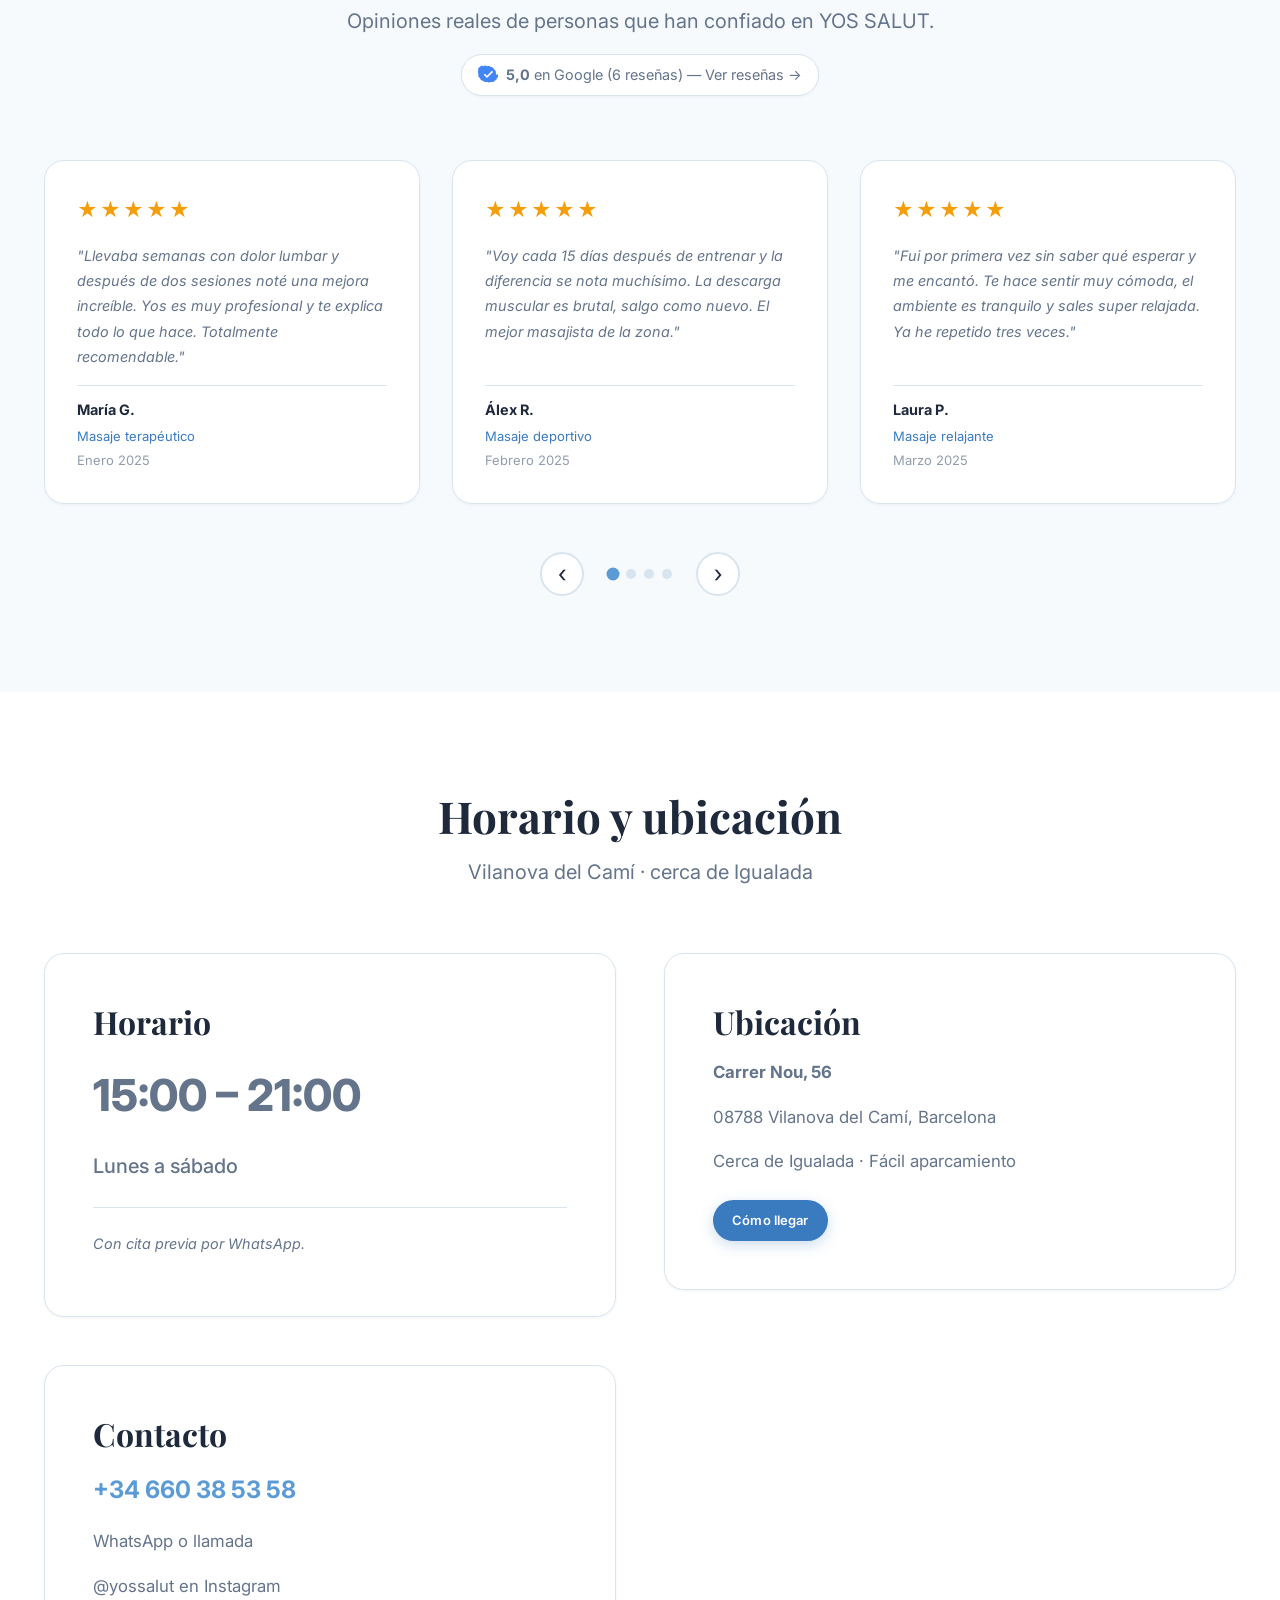
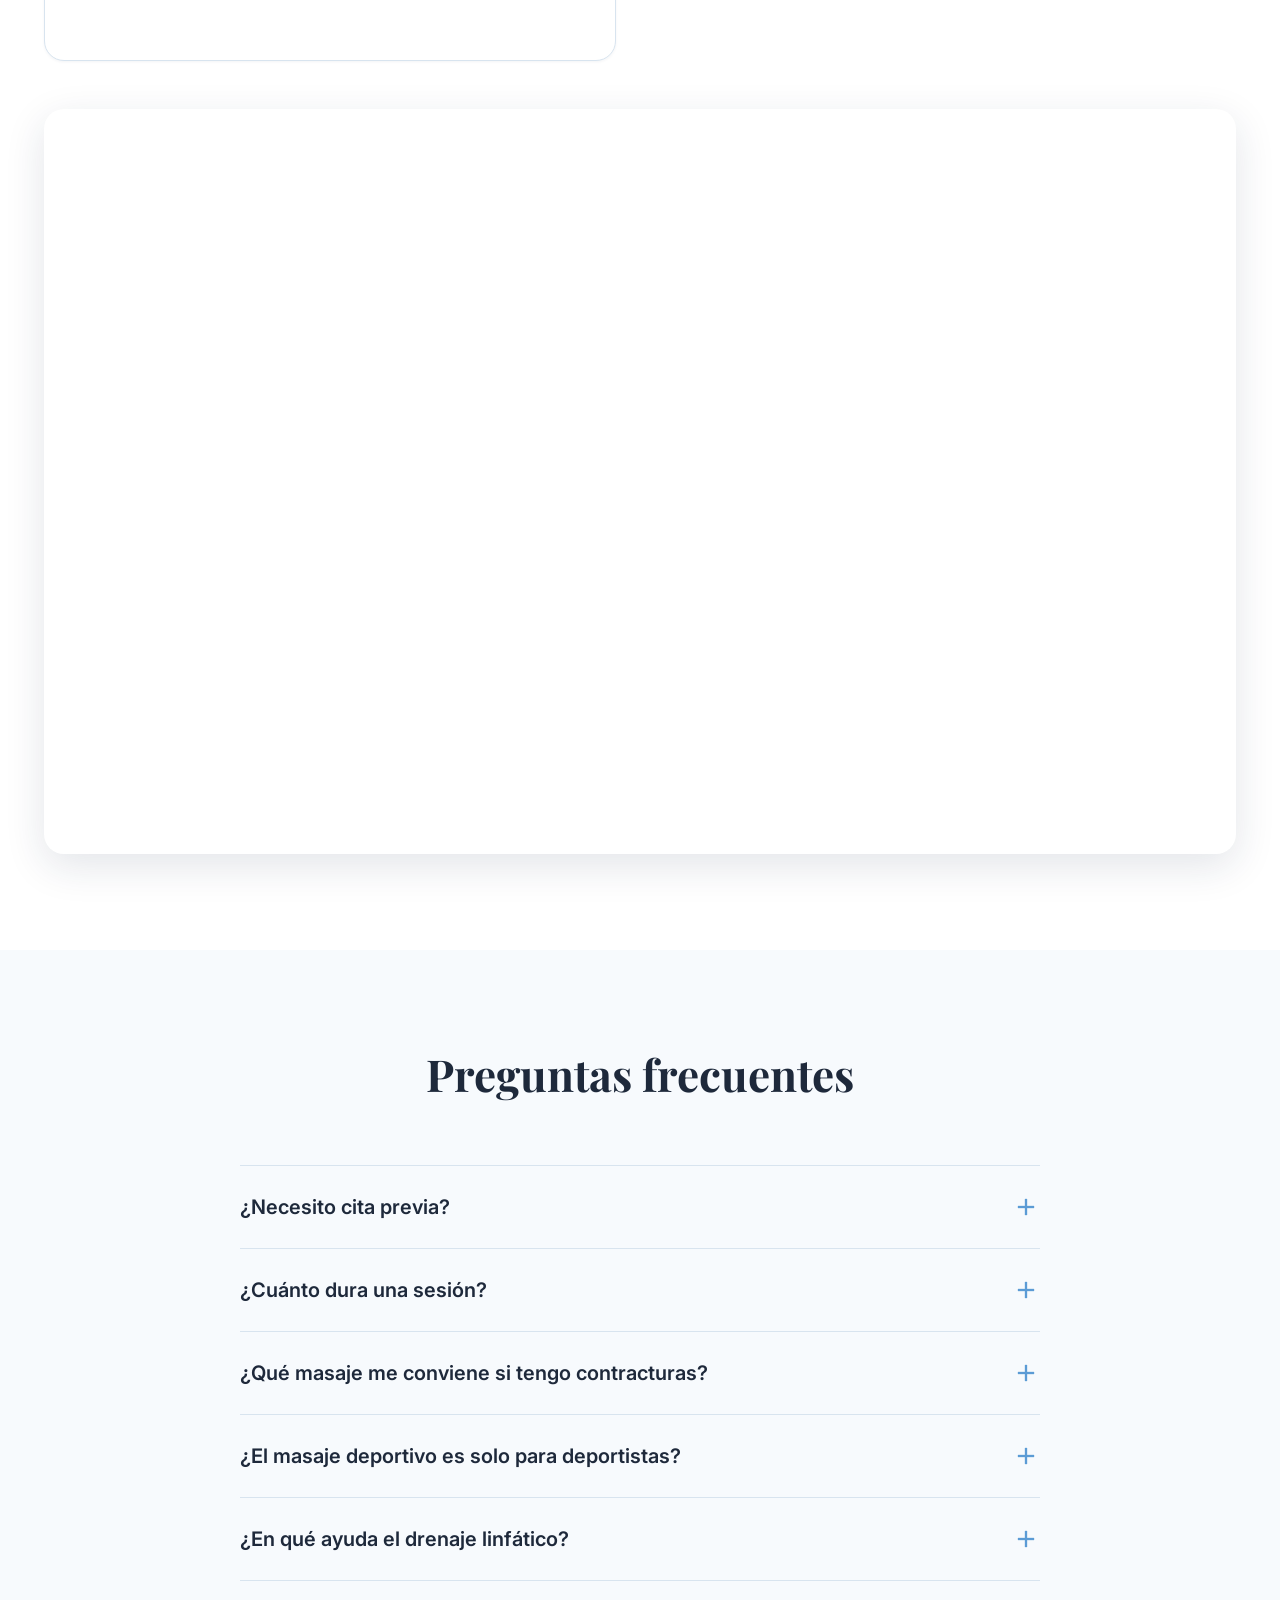
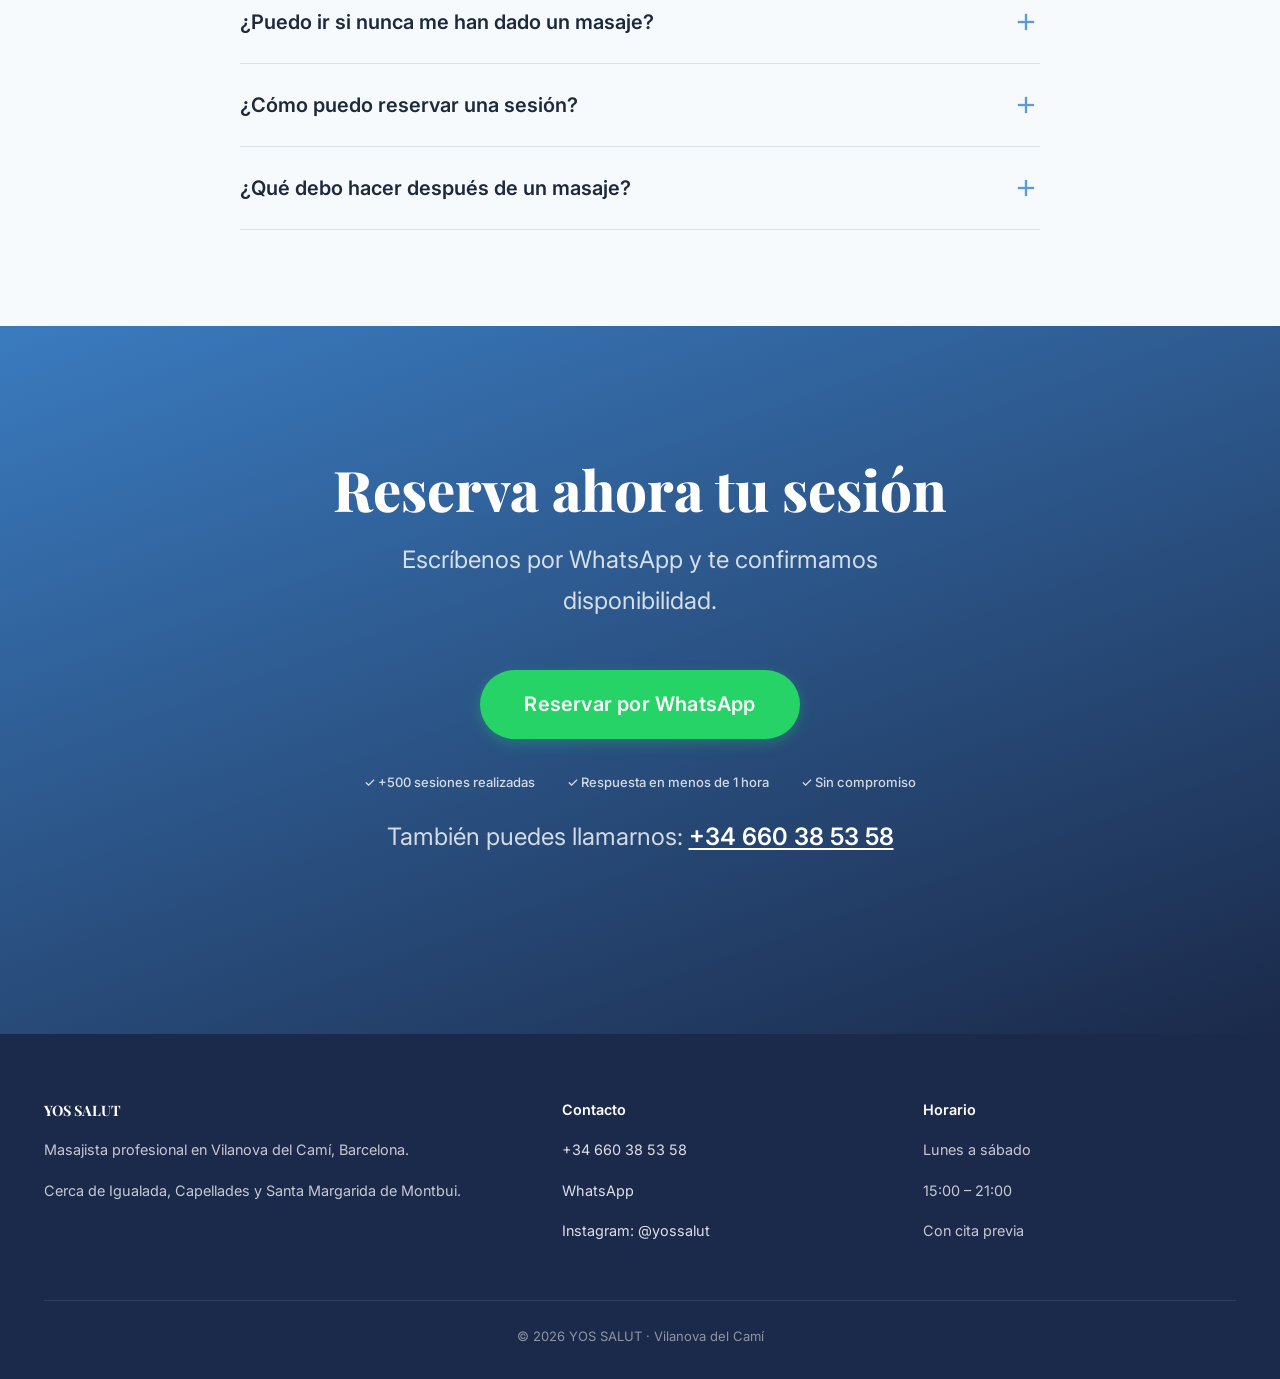
==== commit 80a4a7d0: "Shorten hero title to 'alivio real para tu cuerpo'" ====
--- a/index.html
+++ b/index.html
@@ -3,6 +3,9 @@
 <head>
   <meta charset="UTF-8">
   <meta name="viewport" content="width=device-width, initial-scale=1.0">
+  <meta http-equiv="Cache-Control" content="no-cache, no-store, must-revalidate">
+  <meta http-equiv="Pragma" content="no-cache">
+  <meta http-equiv="Expires" content="0">
 
   <!-- SEO Principal -->
   <title>YOS SALUT — Masaje Terapéutico y Deportivo en Vilanova del Camí | Igualada</title>
@@ -39,10 +42,10 @@
   <link rel="preload" href="assets/masaje-hero.jpg" as="image">
 
   <!-- Estilos -->
-  <link rel="stylesheet" href="css/base.css?v=6">
-  <link rel="stylesheet" href="css/layout.css?v=6">
-  <link rel="stylesheet" href="css/components.css?v=6">
-  <link rel="stylesheet" href="css/utilities.css?v=6">
+  <link rel="stylesheet" href="css/base.css?v=1772818869">
+  <link rel="stylesheet" href="css/layout.css?v=1772818869">
+  <link rel="stylesheet" href="css/components.css?v=1772818869">
+  <link rel="stylesheet" href="css/utilities.css?v=1772818869">
 
   <!-- Schema.org: LocalBusiness -->
   <script type="application/ld+json">
@@ -197,8 +200,8 @@
       <div class="container">
         <div class="hero__content">
           <span class="hero__badge"><span class="text-slide"><span>Vilanova del Camí · Igualada · Bienestar real</span></span></span>
-          <h1 class="hero__title"><span class="text-glow">Masaje terapéutico y deportivo</span><br><span class="typewriter">especialista en dolor de espalda y descarga muscular</span></h1>
-          <p class="hero__subtitle">Alivio real para tu cuerpo. En Vilanova del Camí.</p>
+          <h1 class="hero__title"><span class="text-glow">Masaje terapéutico y deportivo</span><br><span class="typewriter">alivio real para tu cuerpo</span></h1>
+          <p class="hero__subtitle">Tratamiento personalizado en Vilanova del Camí.</p>
           <p class="hero__schedule">Horario de tarde — ideal después del trabajo · L–S 15:00–21:00</p>
           <div class="hero__actions">
             <a href="https://wa.me/34660385358?text=Hola,%20quiero%20reservar%20una%20sesión%20en%20YOS%20SALUT.%20Mi%20disponibilidad%20es:%20____" class="btn btn--whatsapp btn--xl btn-3d" target="_blank" rel="noopener">Reservar por WhatsApp</a>
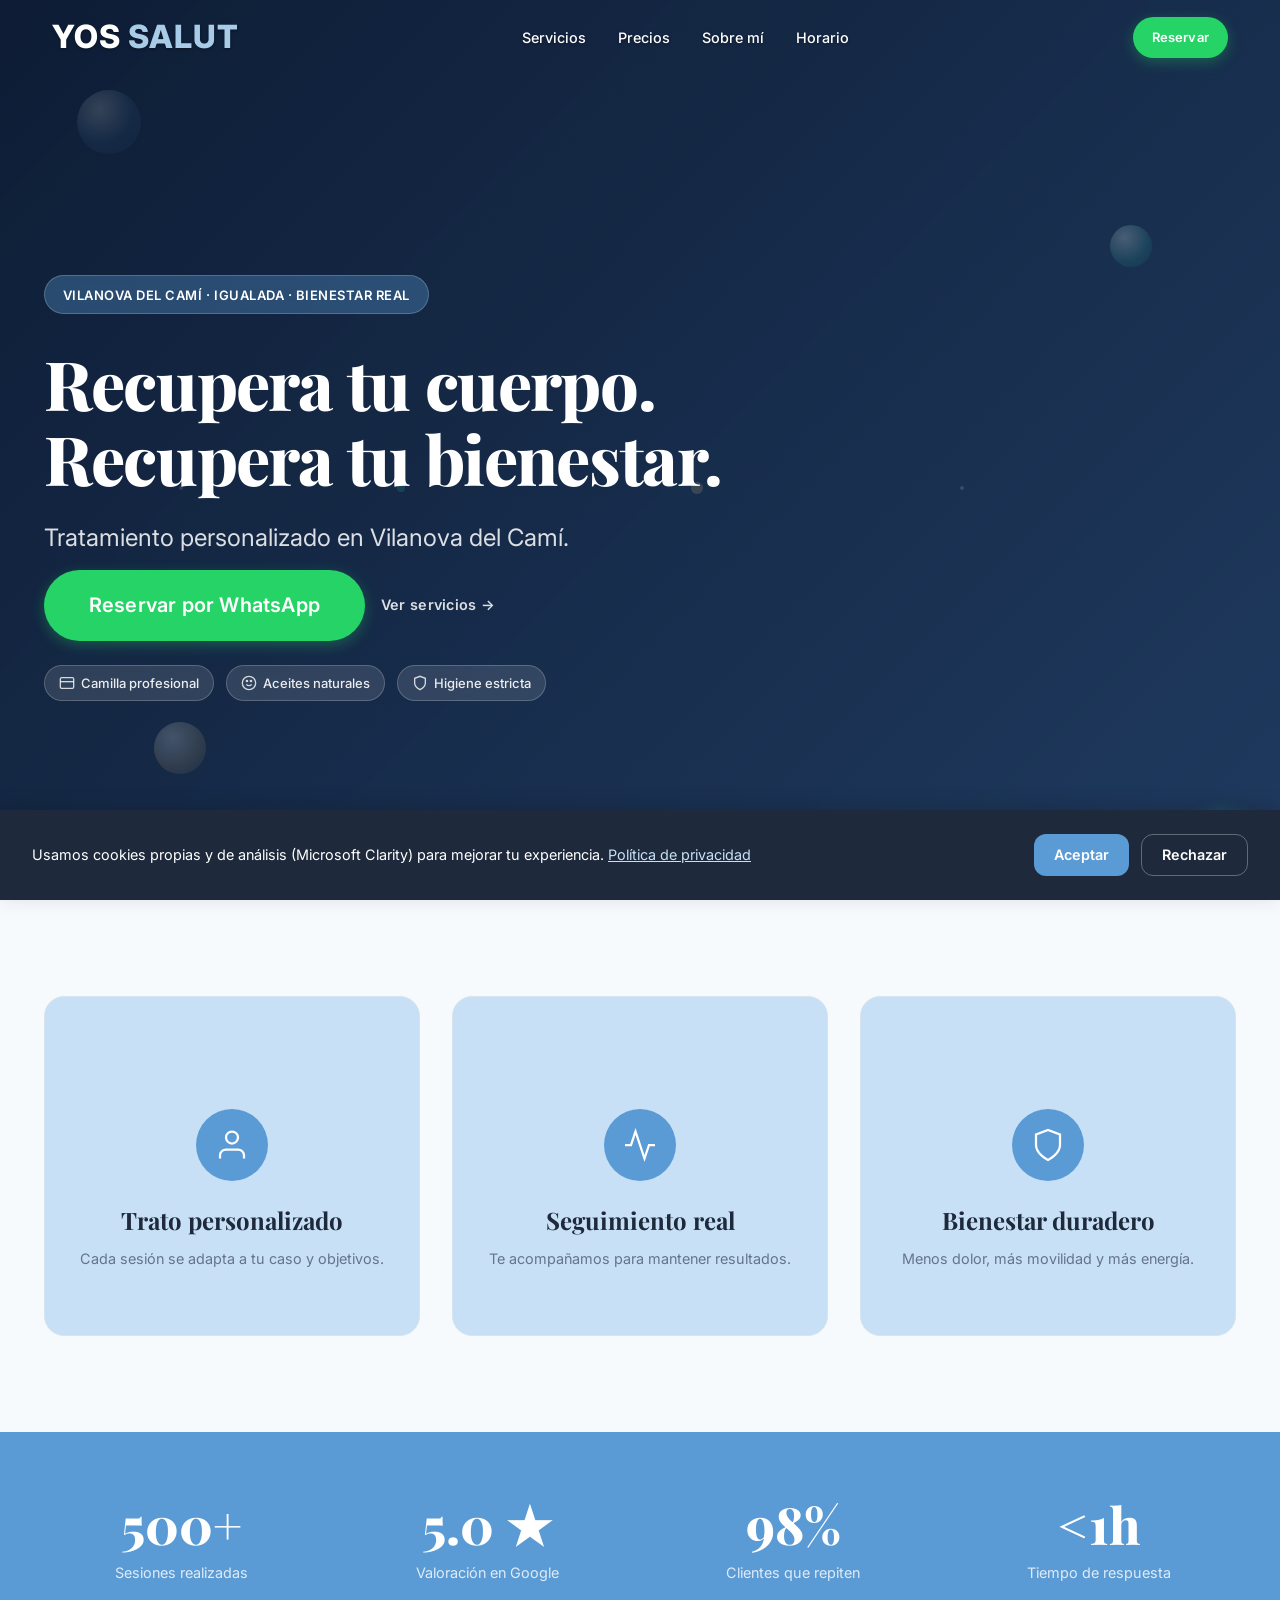
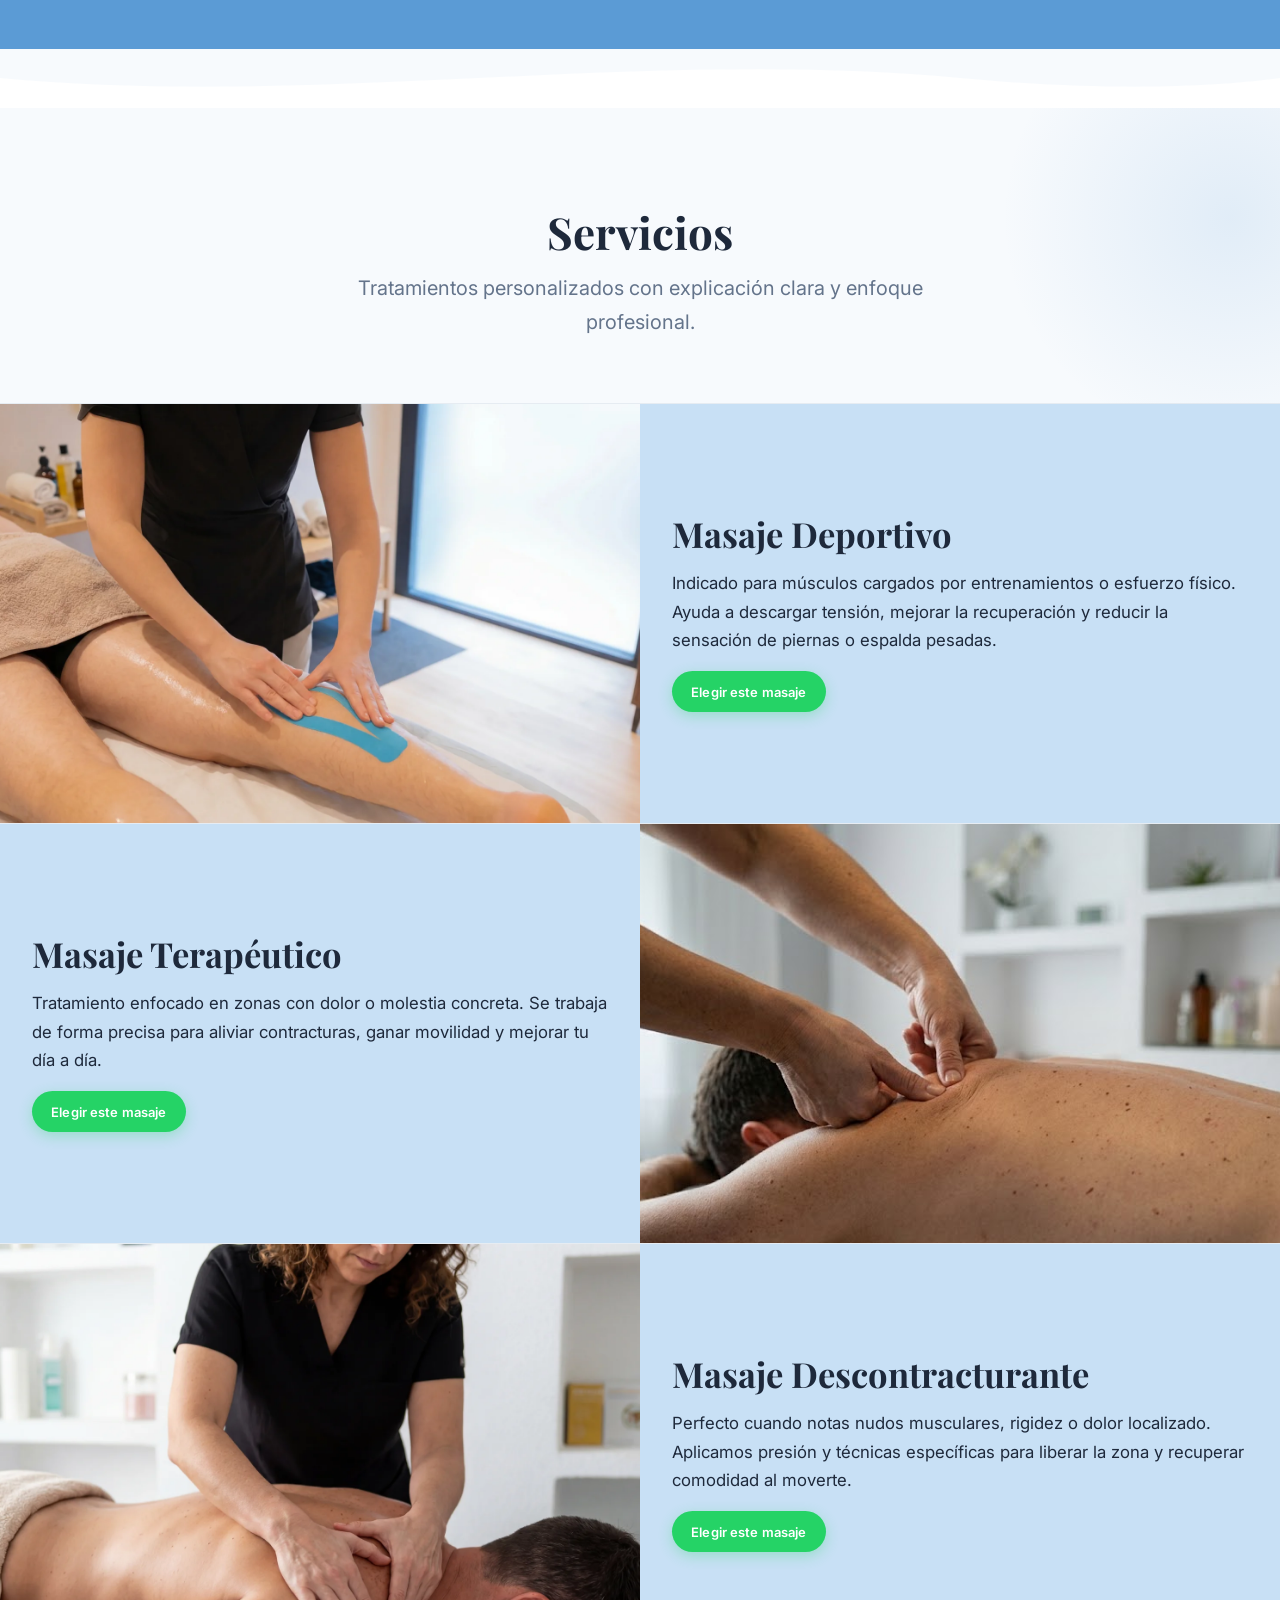
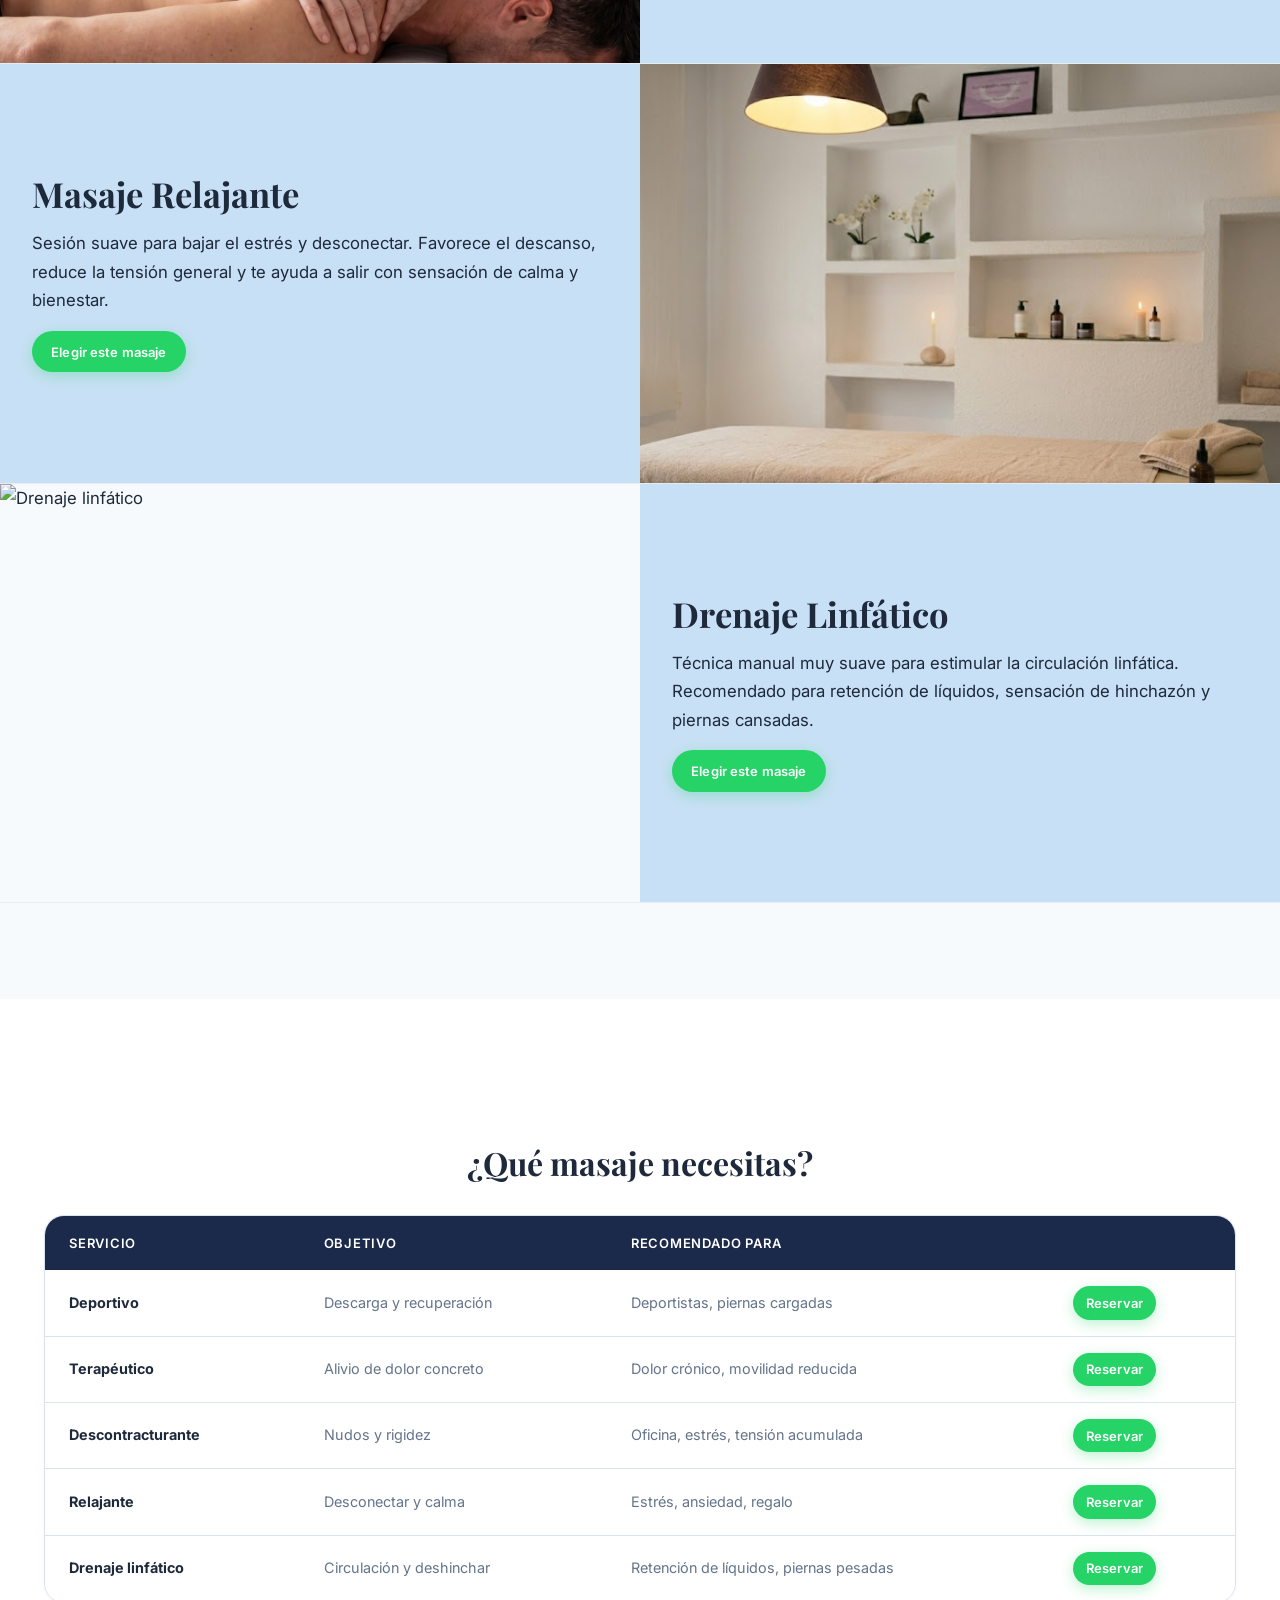
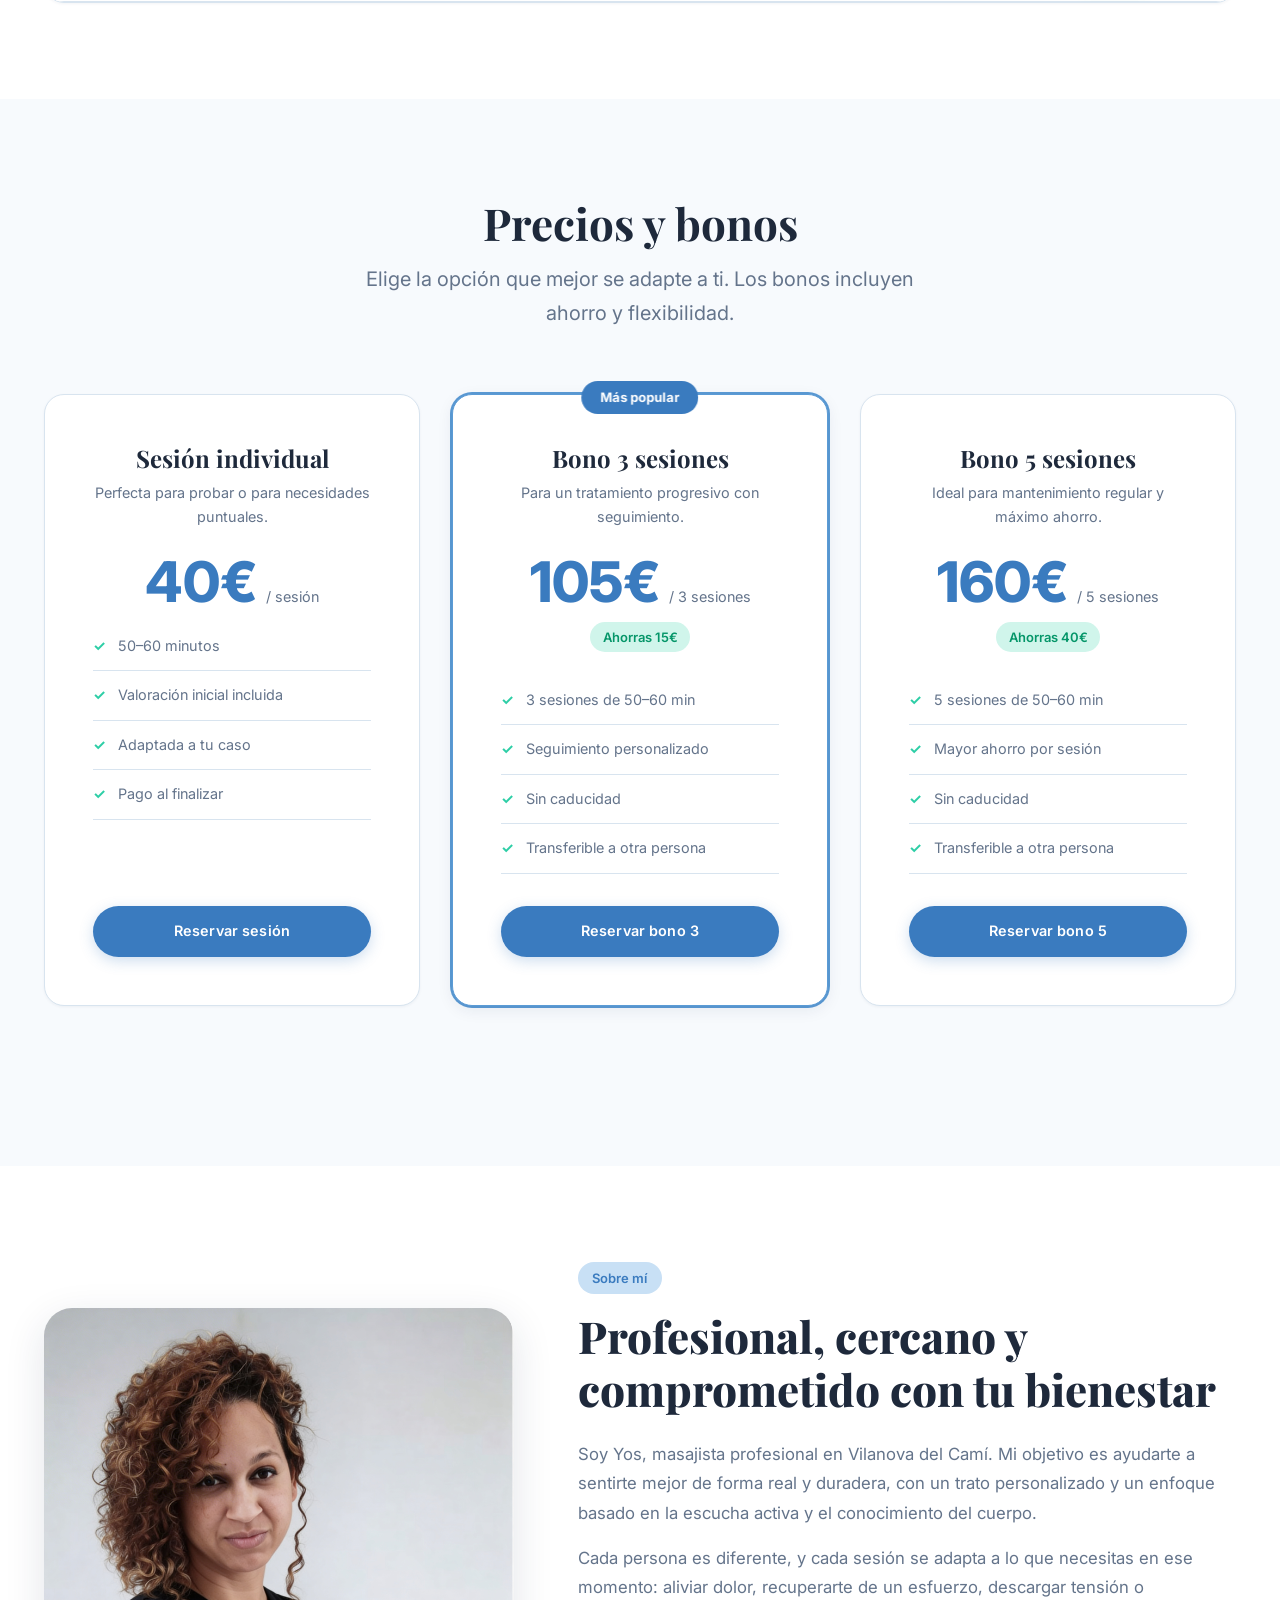
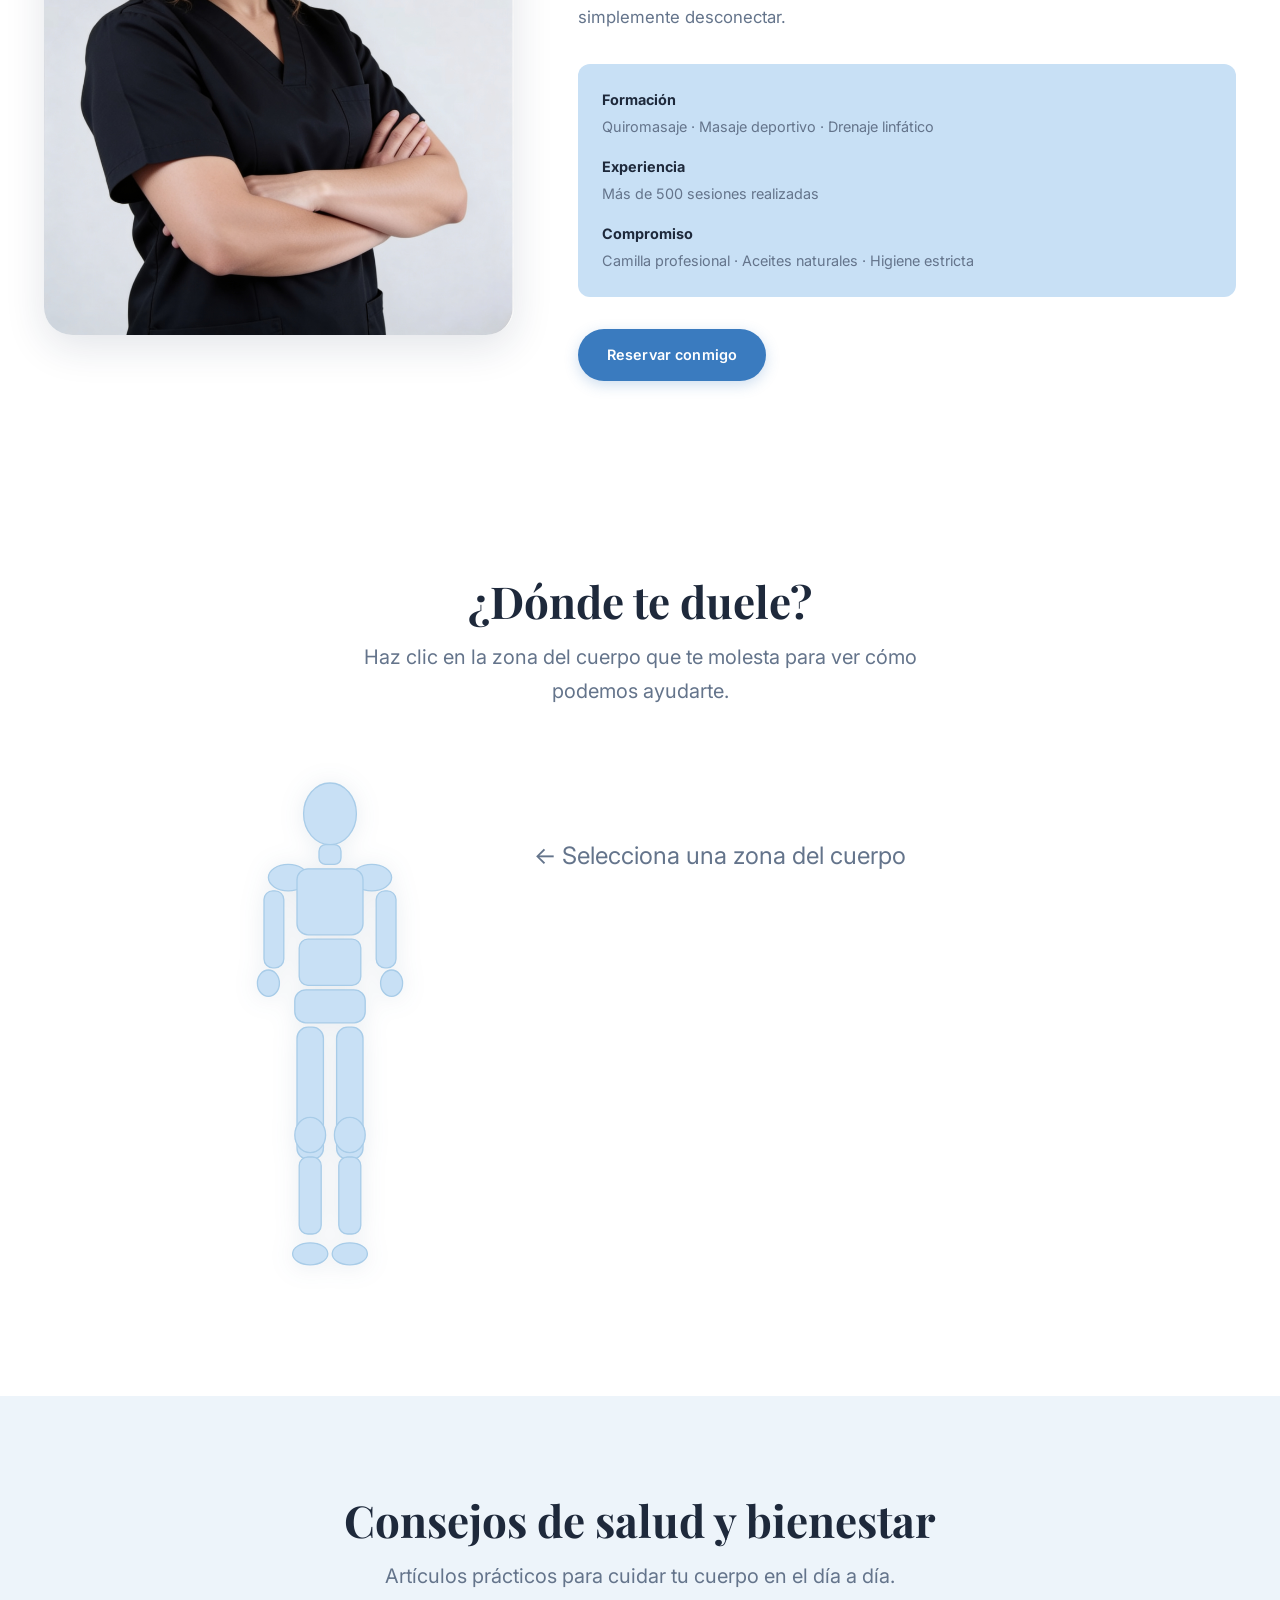
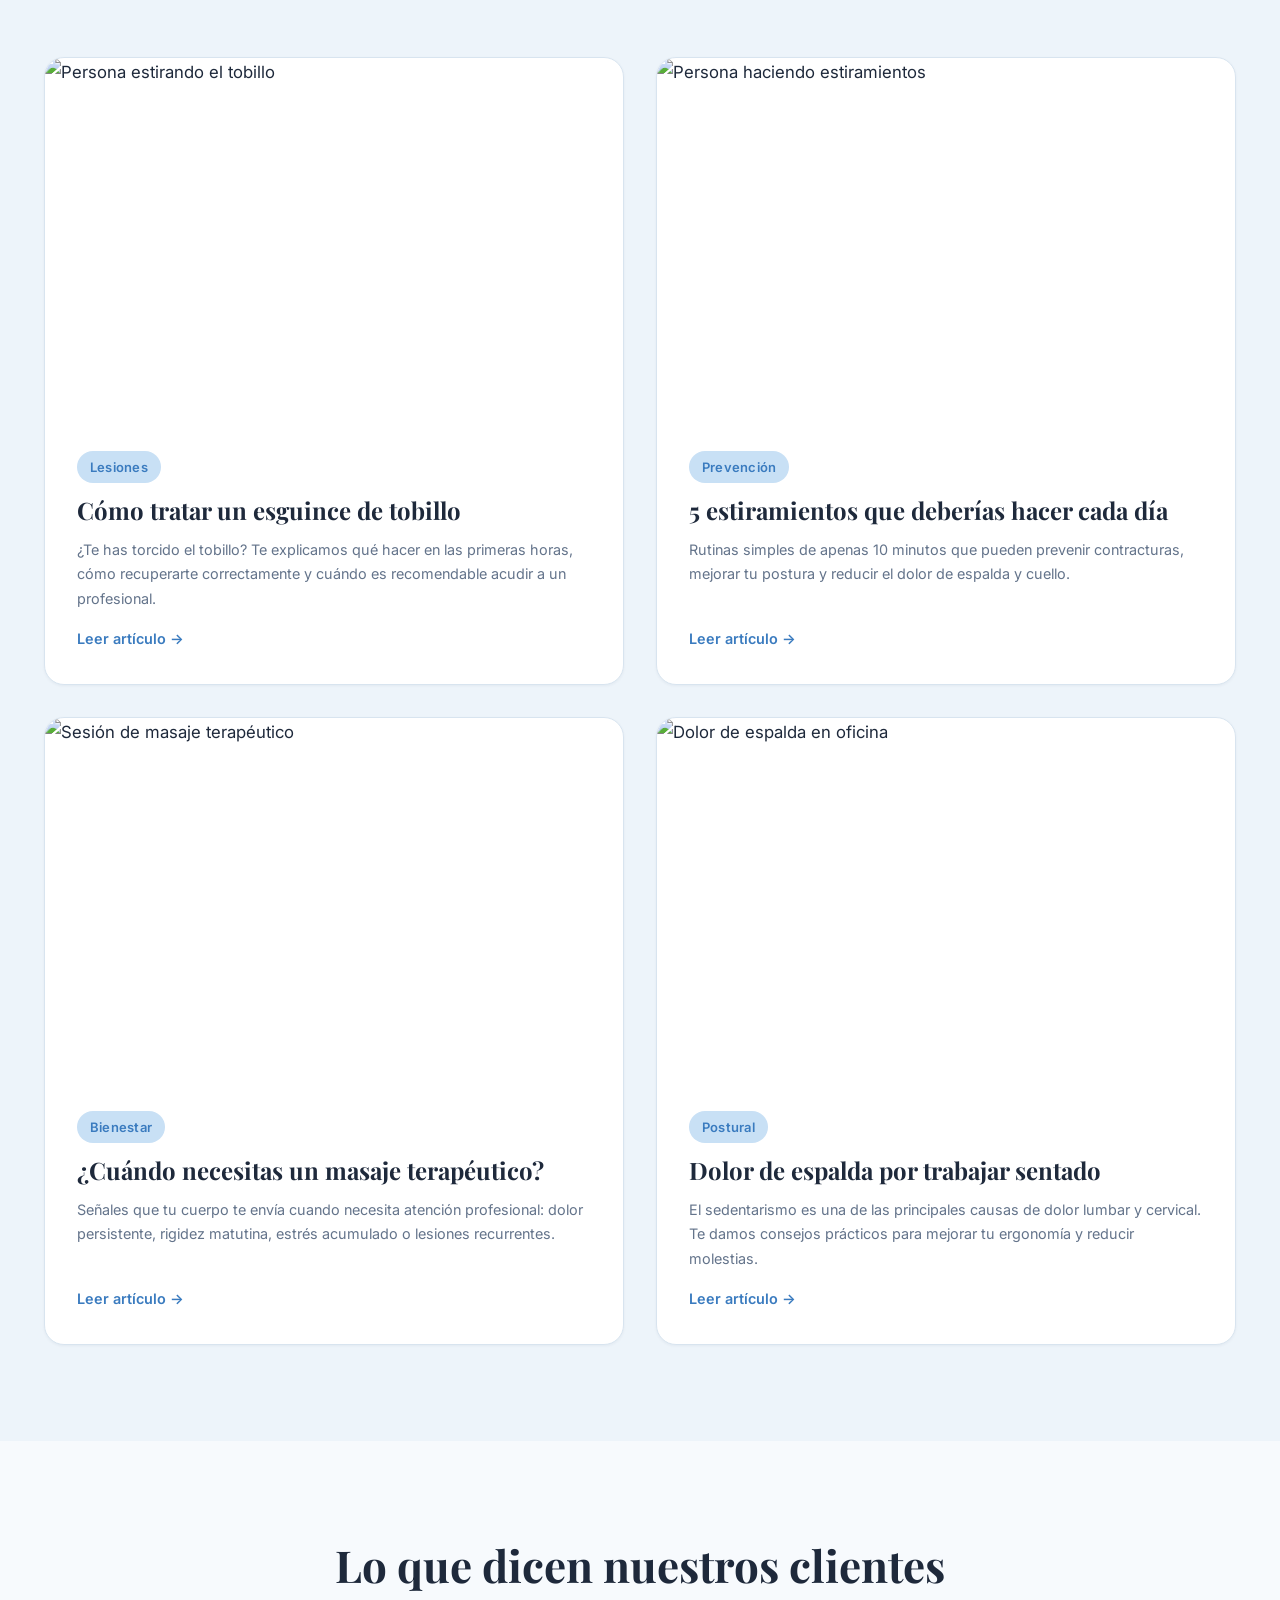
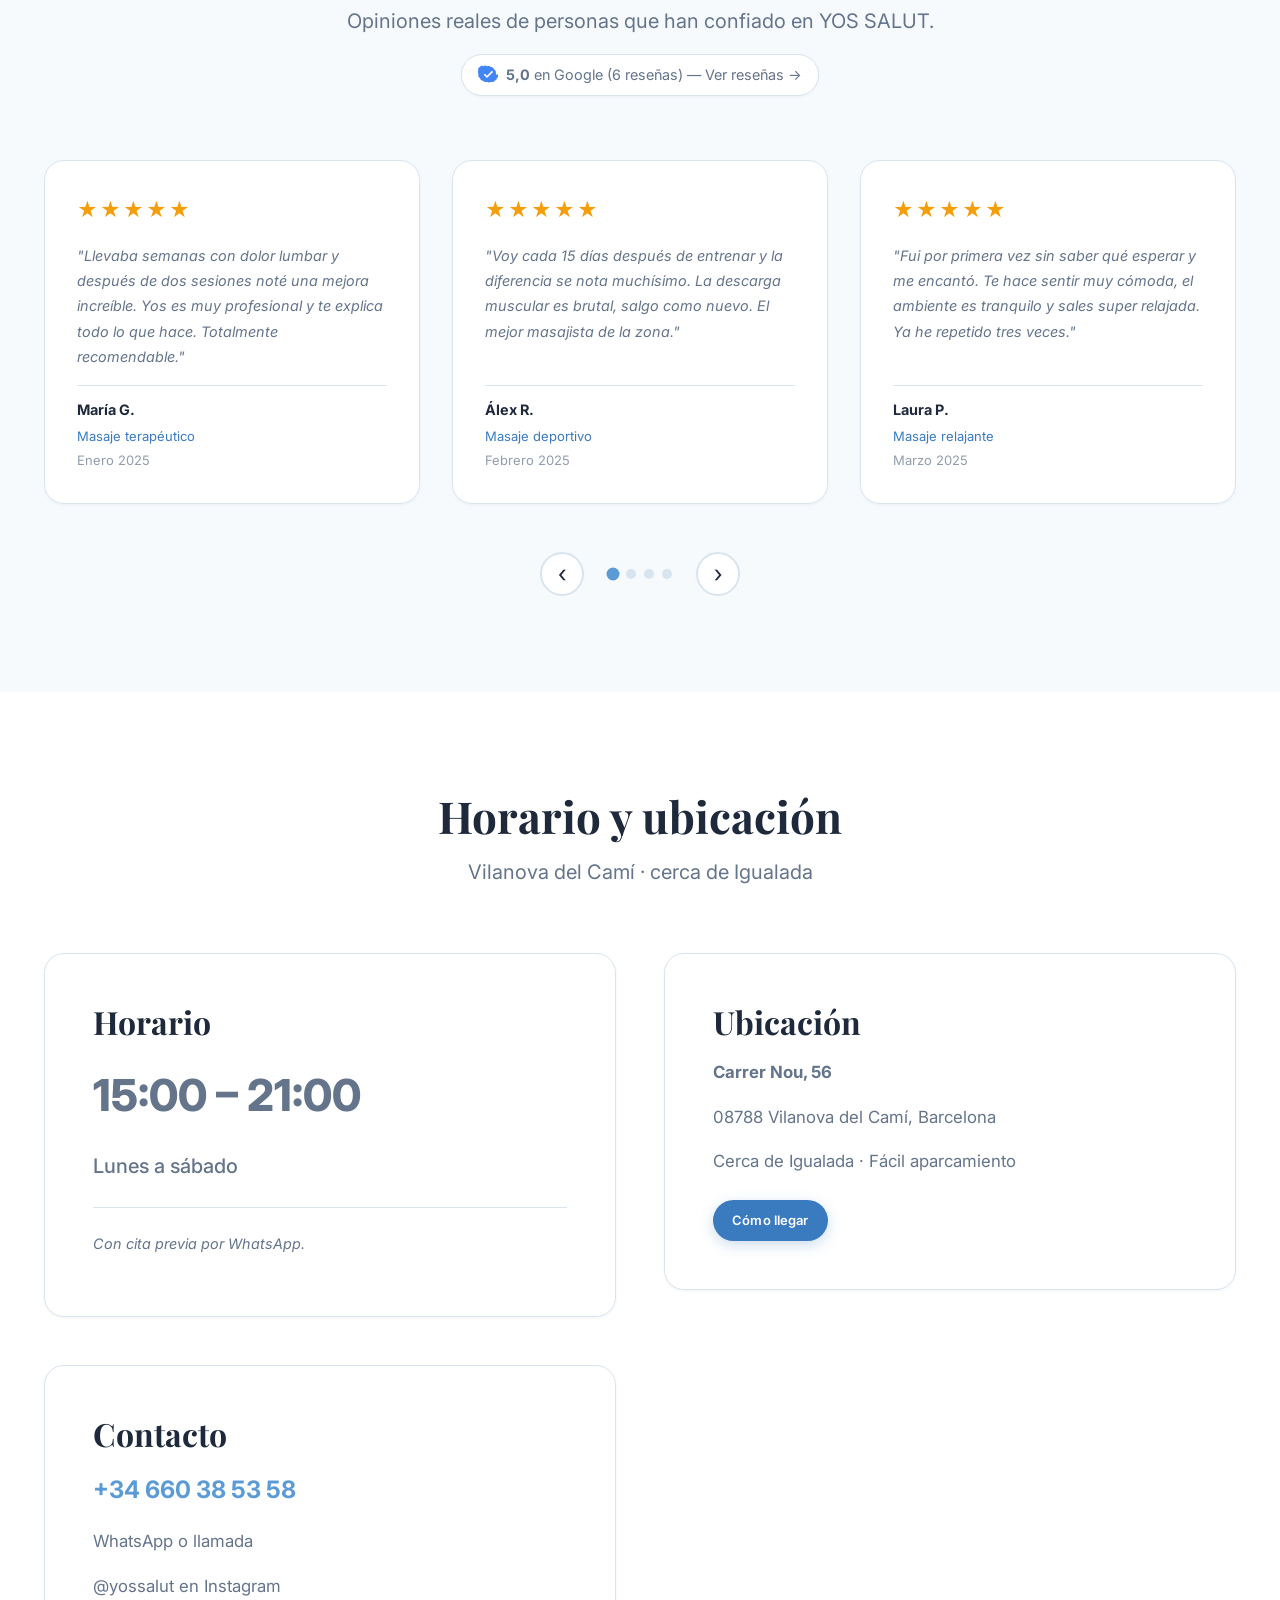
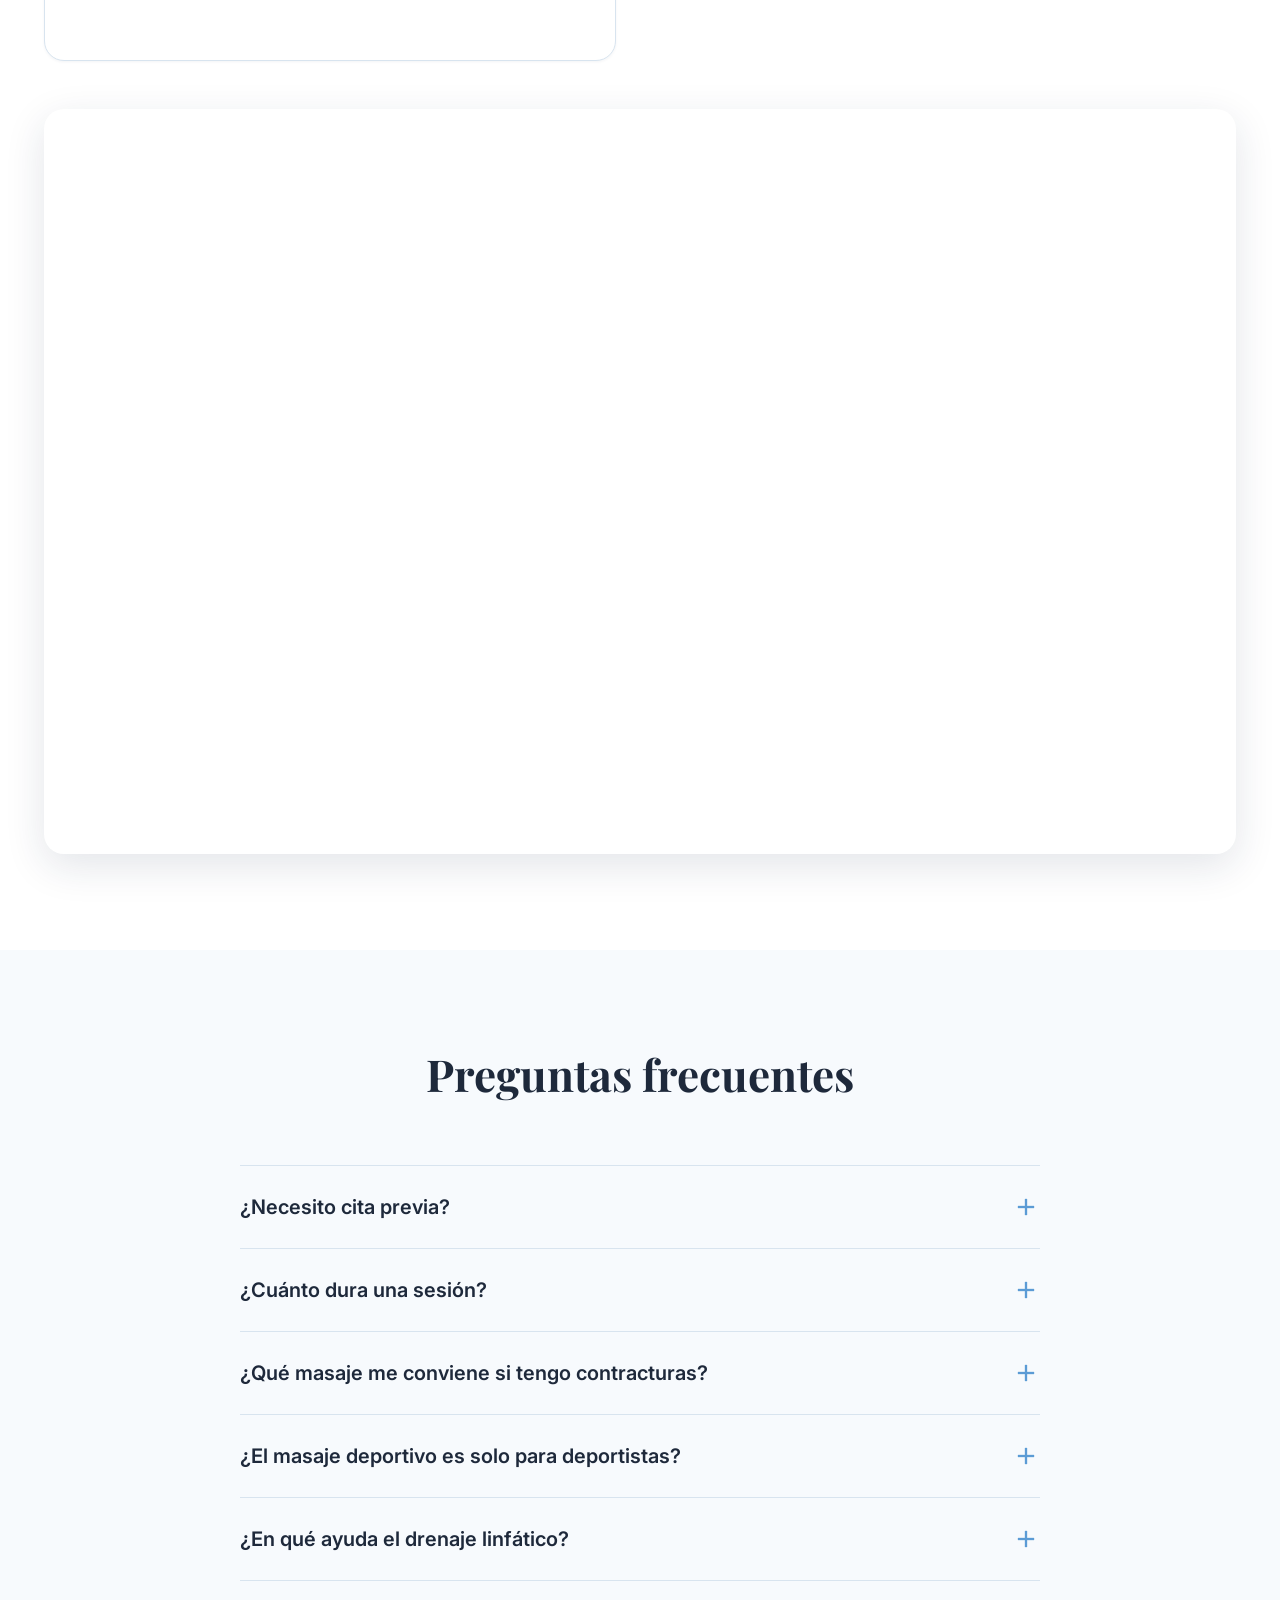
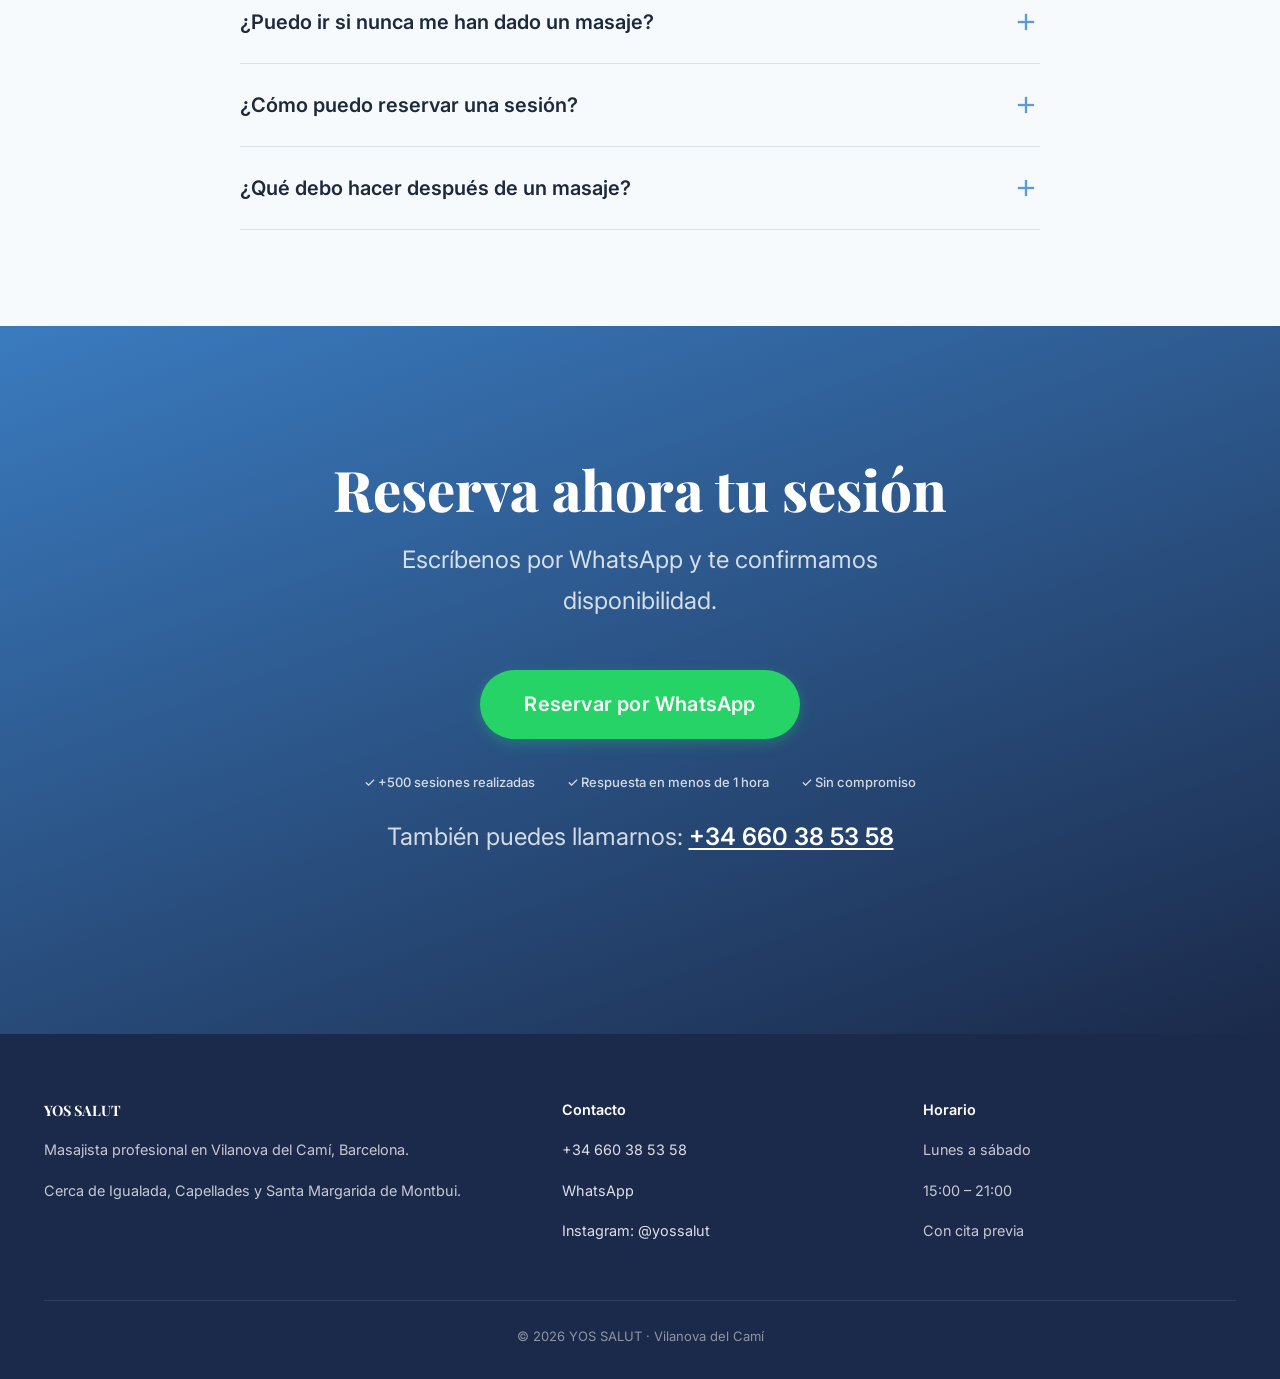
==== commit 112c9071: "Simplify hero: 'Recupera tu cuerpo. Recupera tu bienestar.' Remove schedule and price lines" ====
--- a/index.html
+++ b/index.html
@@ -200,14 +200,12 @@
       <div class="container">
         <div class="hero__content">
           <span class="hero__badge"><span class="text-slide"><span>Vilanova del Camí · Igualada · Bienestar real</span></span></span>
-          <h1 class="hero__title"><span class="text-glow">Masaje terapéutico y deportivo</span><br><span class="typewriter">alivio real para tu cuerpo</span></h1>
+          <h1 class="hero__title"><span class="text-glow">Recupera tu cuerpo.</span><br><span class="typewriter">Recupera tu bienestar.</span></h1>
           <p class="hero__subtitle">Tratamiento personalizado en Vilanova del Camí.</p>
-          <p class="hero__schedule">Horario de tarde — ideal después del trabajo · L–S 15:00–21:00</p>
           <div class="hero__actions">
             <a href="https://wa.me/34660385358?text=Hola,%20quiero%20reservar%20una%20sesión%20en%20YOS%20SALUT.%20Mi%20disponibilidad%20es:%20____" class="btn btn--whatsapp btn--xl btn-3d" target="_blank" rel="noopener">Reservar por WhatsApp</a>
             <a href="#servicios" class="hero__text-link">Ver servicios →</a>
           </div>
-          <p class="hero__price">40€/sesión (50–60 min) · Plazas limitadas</p>
           <div class="hero__badges">
             <span class="hero__micro-badge"><svg viewBox="0 0 24 24" width="16" height="16" fill="none" stroke="currentColor" stroke-width="2"><rect x="2" y="4" width="20" height="16" rx="2"/><line x1="2" y1="10" x2="22" y2="10"/></svg> Camilla profesional</span>
             <span class="hero__micro-badge"><svg viewBox="0 0 24 24" width="16" height="16" fill="none" stroke="currentColor" stroke-width="2"><path d="M12 2C6.48 2 2 6.48 2 12s4.48 10 10 10 10-4.48 10-10S17.52 2 12 2z"/><path d="M8 14s1.5 2 4 2 4-2 4-2"/><circle cx="9" cy="9" r="1"/><circle cx="15" cy="9" r="1"/></svg> Aceites naturales</span>
